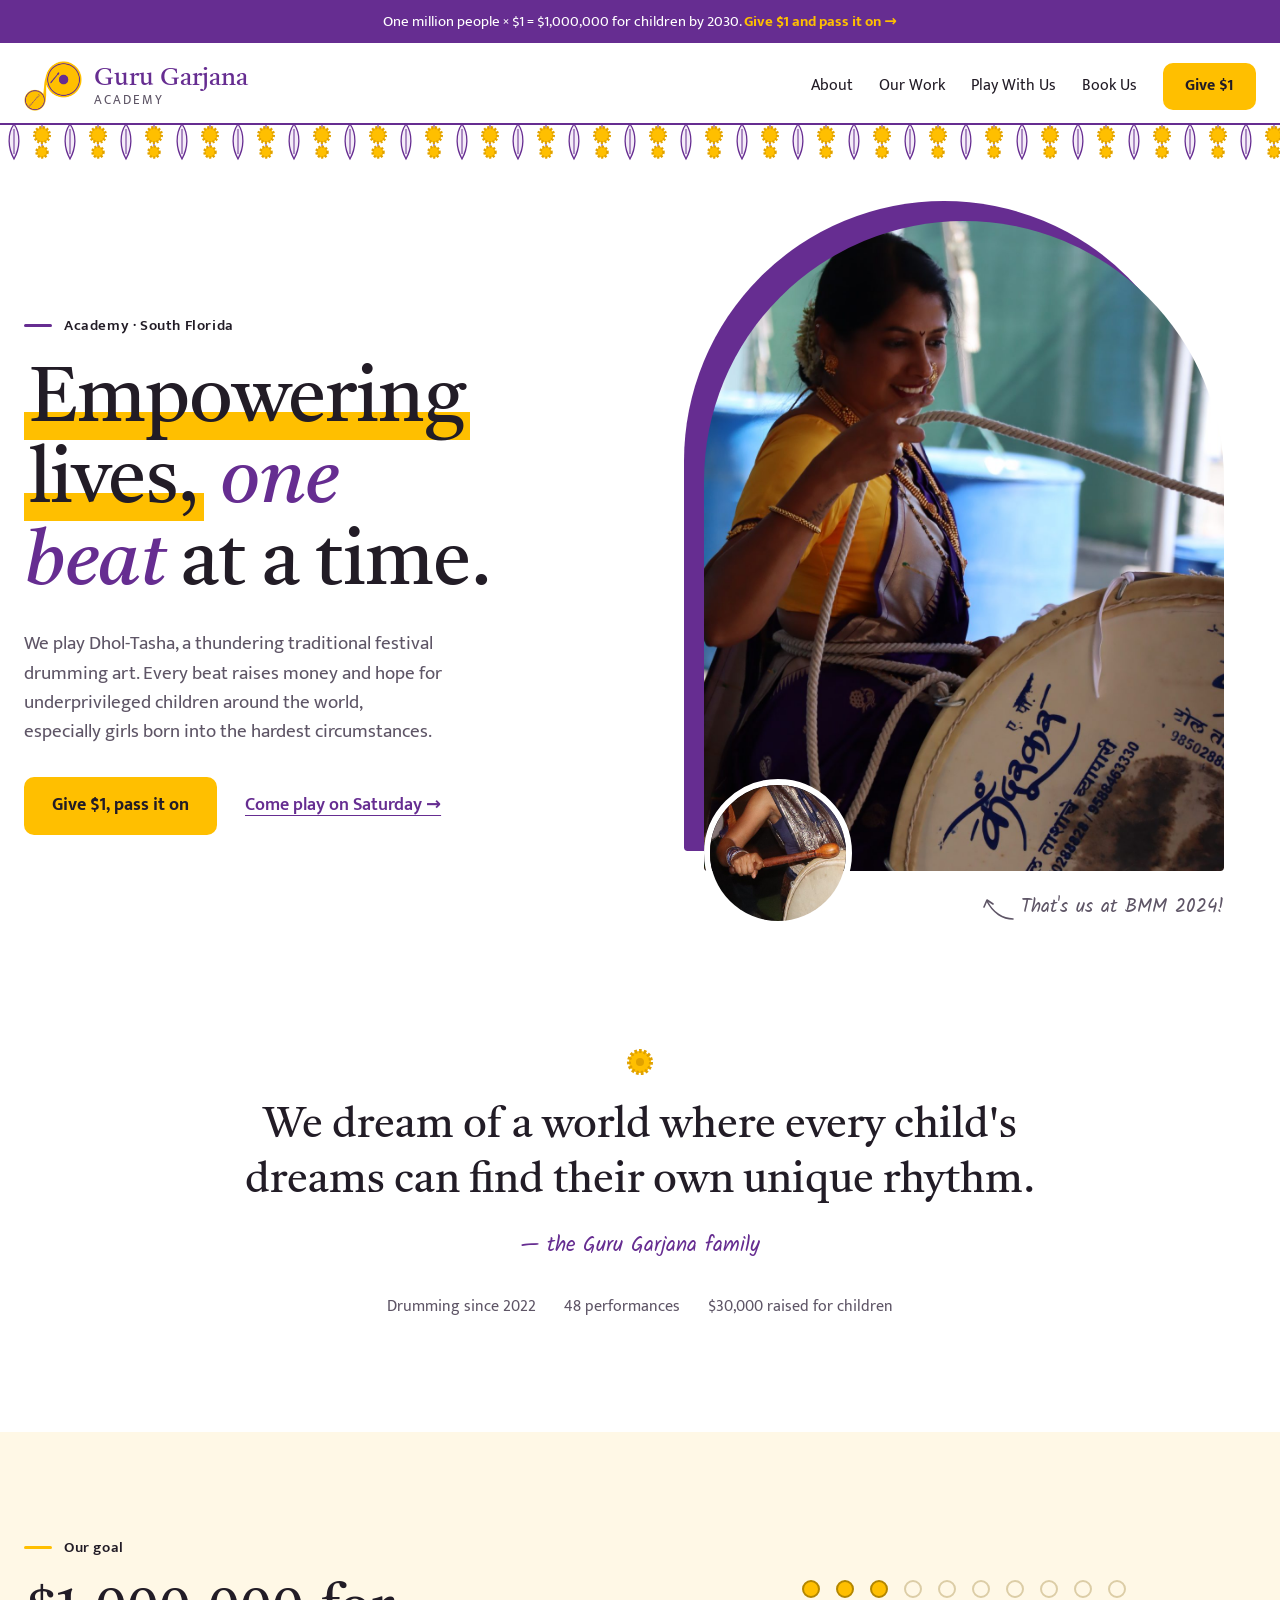
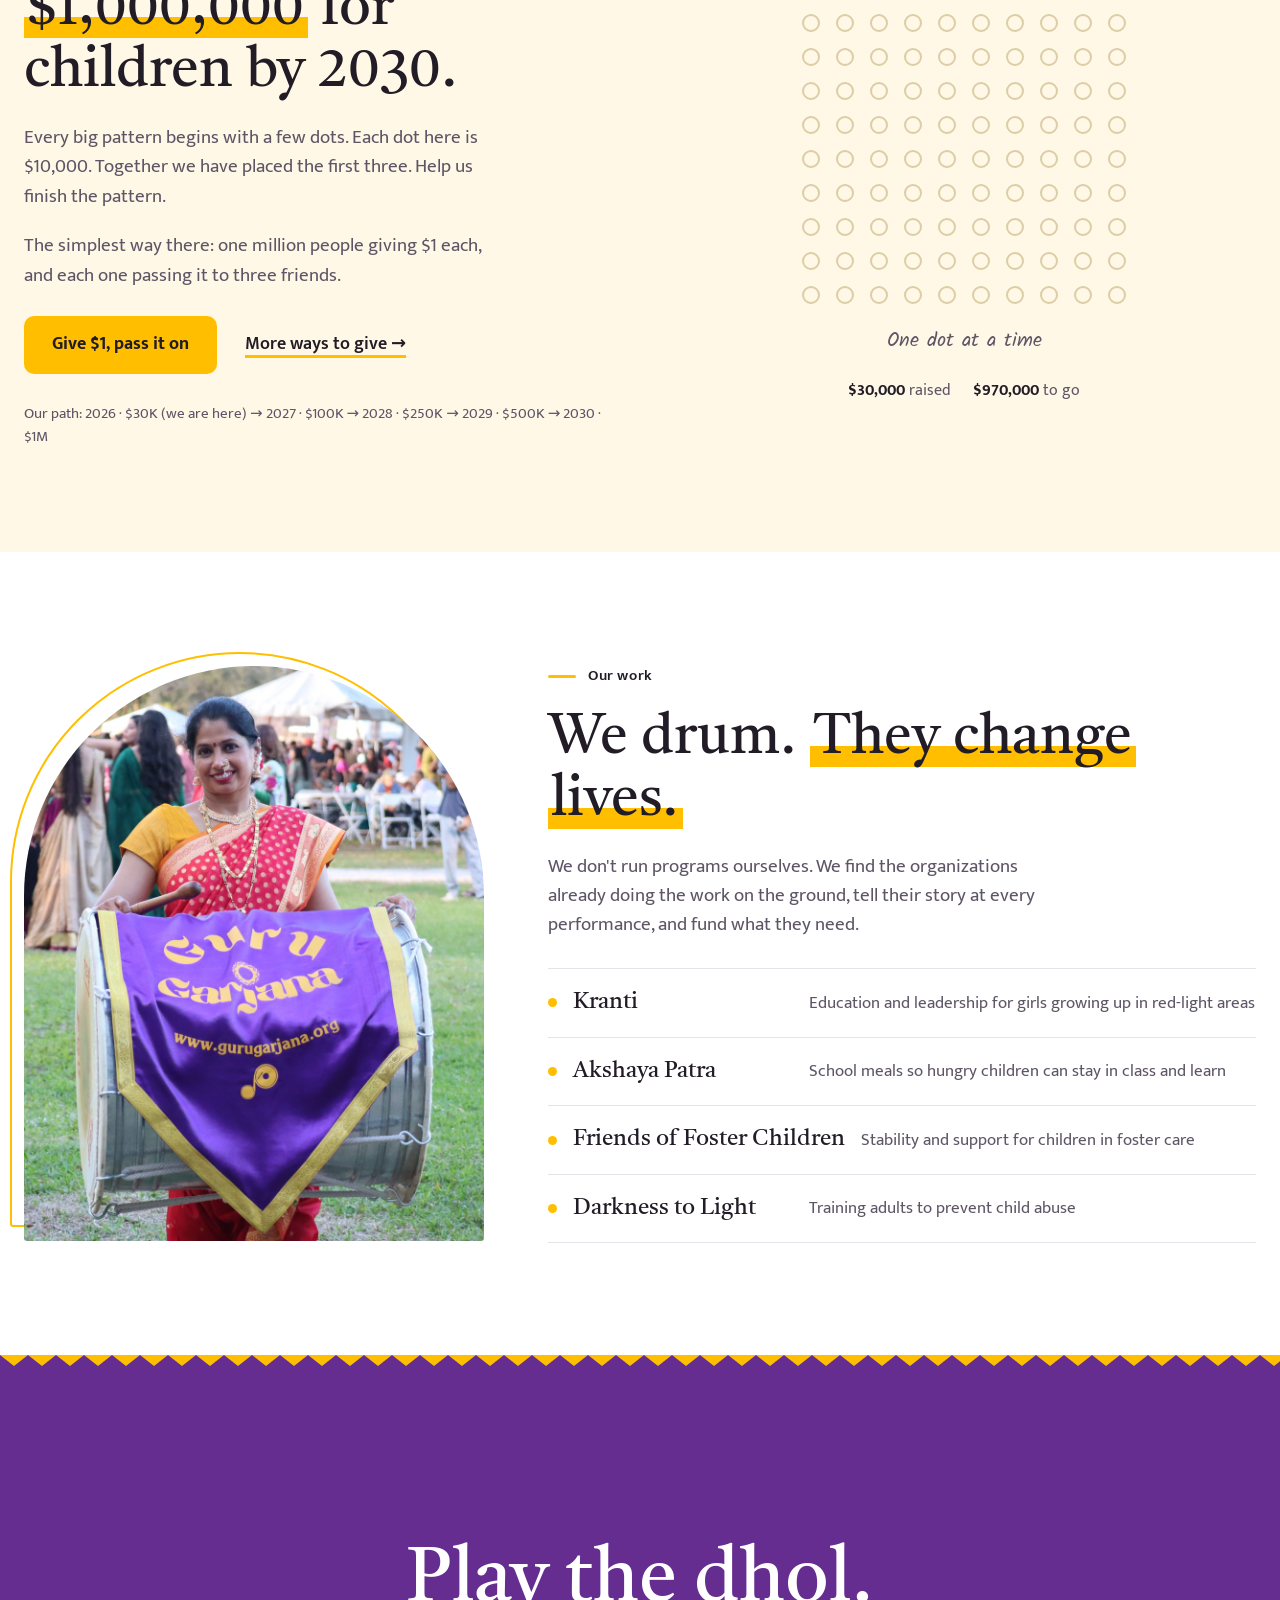
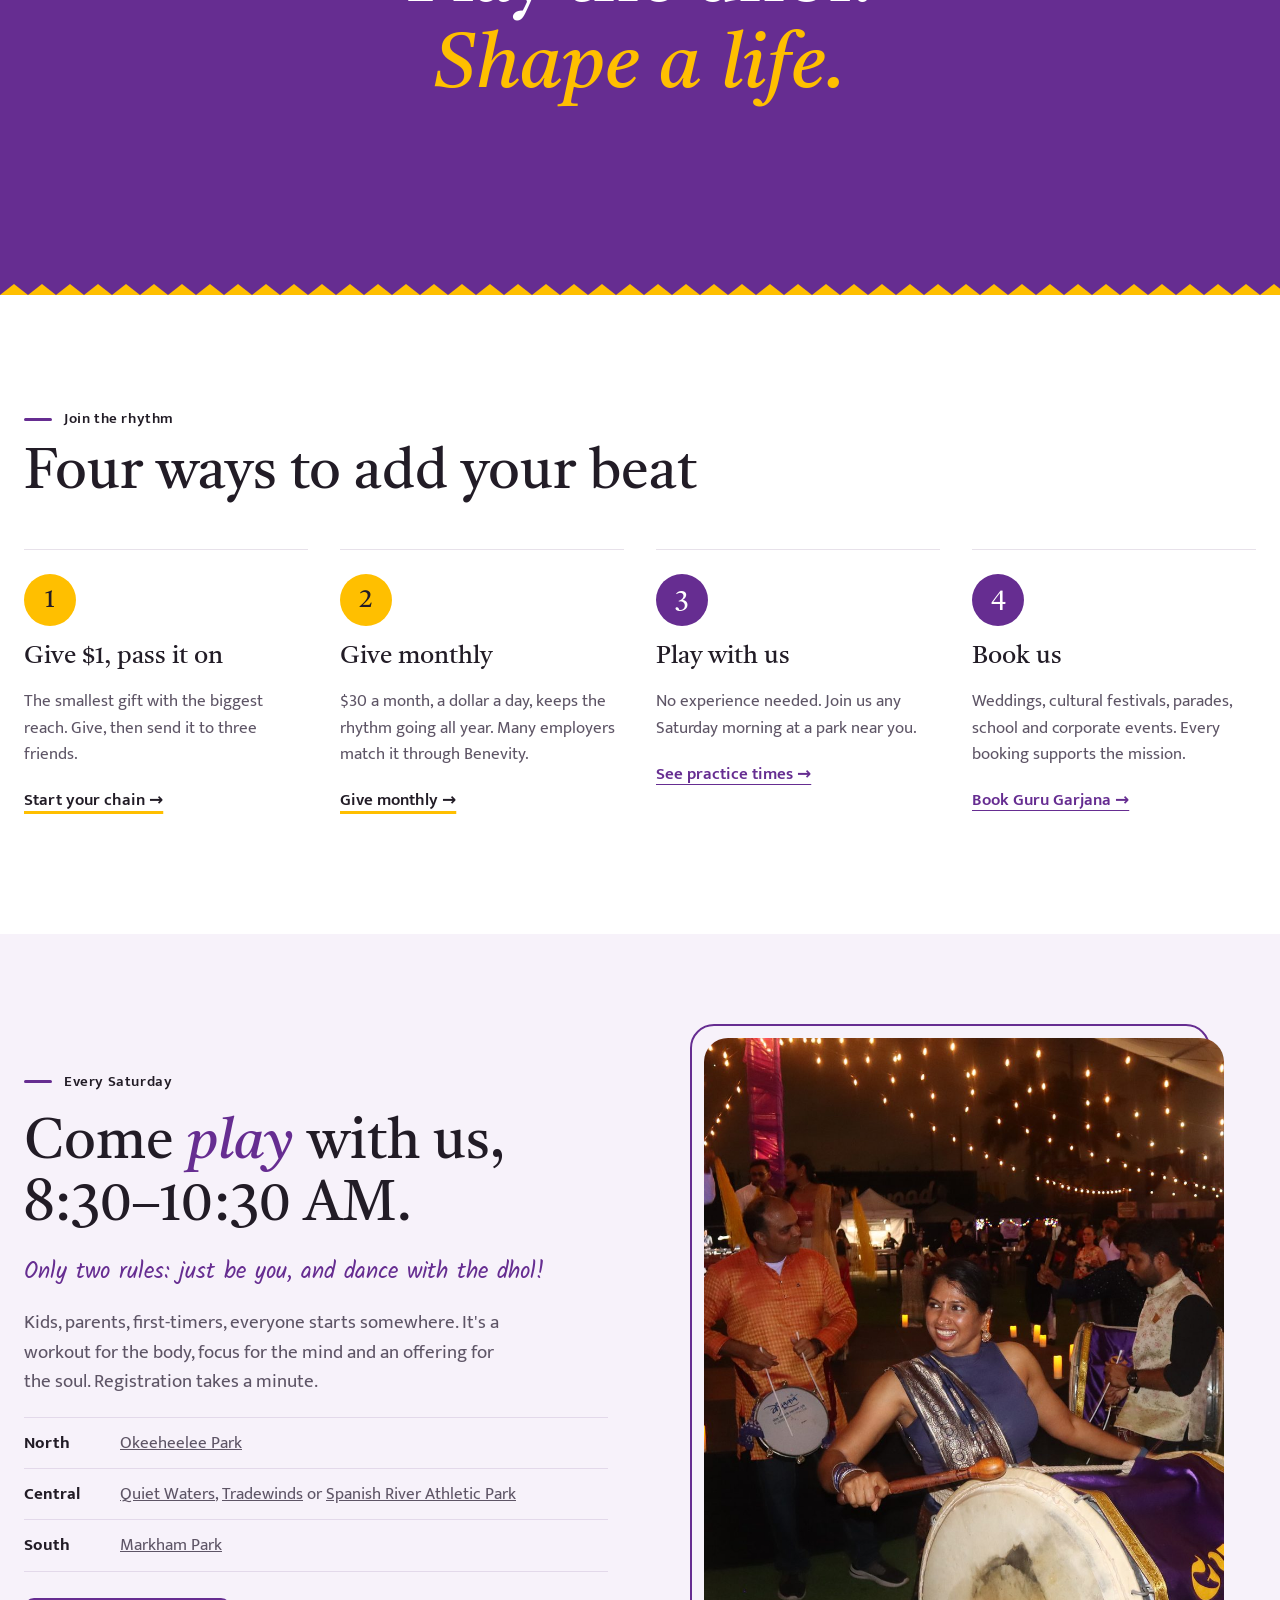
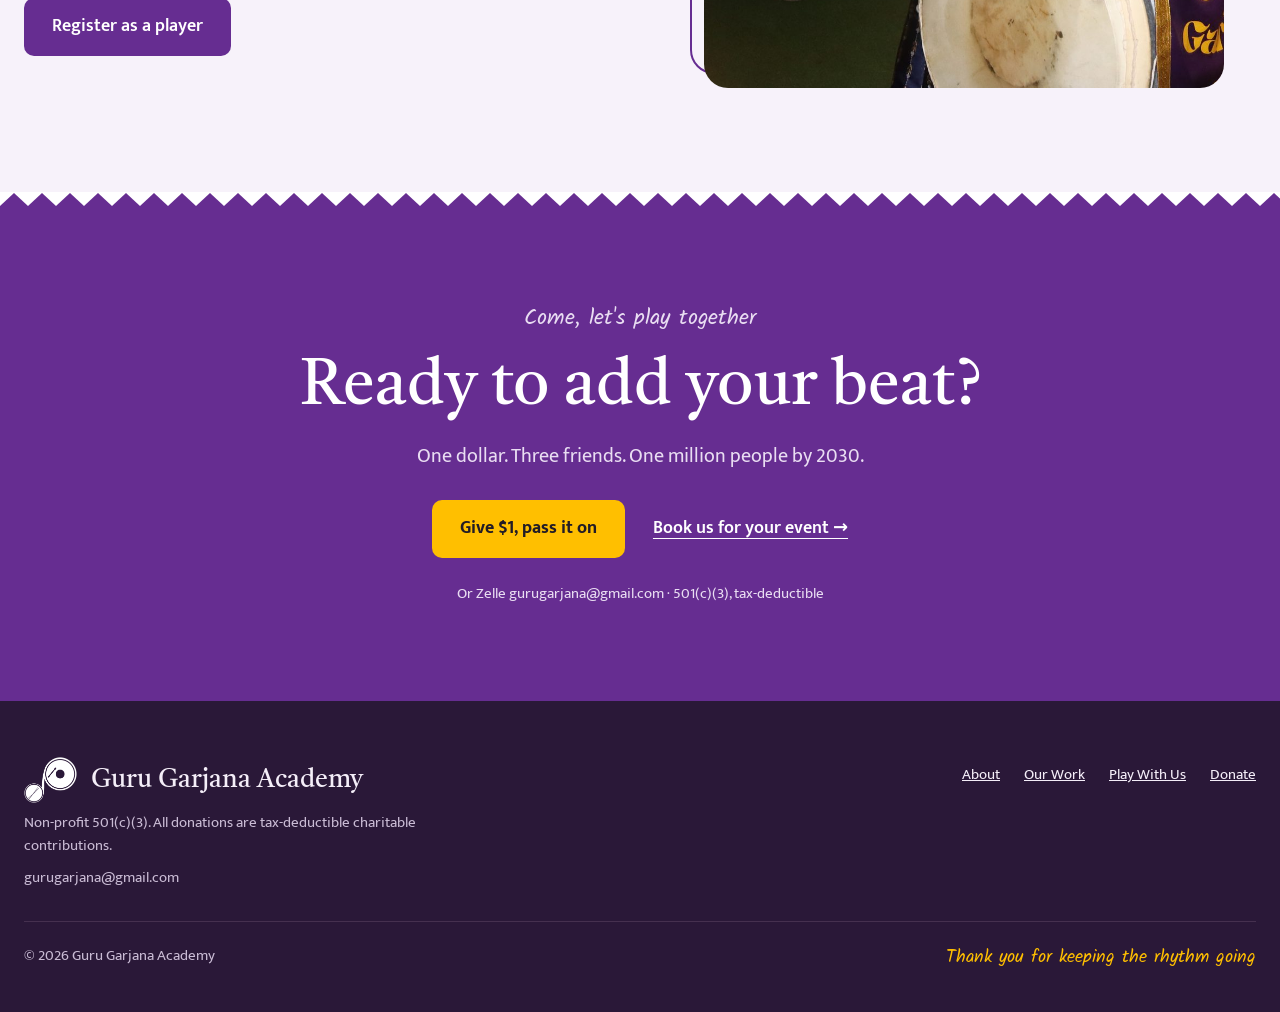
==== index.html @ fd8a155d "From Claude Design" ====
<!doctype html>
<html lang="en">
<head>
<meta charset="utf-8">
<meta name="viewport" content="width=device-width, initial-scale=1">
<title>Guru Garjana Academy | Empowering lives, one beat at a time</title>
<meta name="description" content="A South Florida Dhol-Tasha drumming academy raising $1,000,000 for children by 2030. Give $1, pass it on, or come play with us.">
<meta name="theme-color" content="#662D91">
<link rel="canonical" href="https://gurugarjana.org/">
<meta property="og:type" content="website">
<meta property="og:site_name" content="Guru Garjana Academy">
<meta property="og:title" content="Guru Garjana Academy | Empowering lives, one beat at a time">
<meta property="og:description" content="A South Florida Dhol-Tasha drumming academy raising $1,000,000 for children by 2030. Give $1, pass it on, or come play with us.">
<meta property="og:url" content="https://gurugarjana.org/">
<meta property="og:image" content="https://gurugarjana.org/assets/img/og-image.jpg">
<meta name="twitter:card" content="summary_large_image">
<link rel="icon" type="image/png" href="/assets/img/favicon-64.png">
<link rel="apple-touch-icon" href="/assets/img/apple-touch-icon.png">
<link rel="preconnect" href="https://fonts.googleapis.com">
<link rel="preconnect" href="https://fonts.gstatic.com" crossorigin>
<link rel="stylesheet" href="https://fonts.googleapis.com/css2?family=Tiro+Devanagari+Marathi:ital@0;1&amp;family=Mukta:wght@400;500;600;700&amp;family=Kalam:wght@400;700&amp;display=swap">
<link rel="stylesheet" href="/assets/css/styles.css">
</head>
<body>
<div style="font-family: 'Mukta', system-ui, sans-serif; color: #221C26; background: #FFFFFF; width: 100%; line-height: 1.55">

<!-- ANNOUNCEMENT (serve) -->
<a href="/1dollar" style="display: block; background: var(--play); color: #FFFFFF; text-decoration: none; text-align: center; font-size: 15px; padding: 10px 24px">One million people × $1 = $1,000,000 for children by 2030. <strong style="color: var(--serve)">Give $1 and pass it on →</strong></a>

<!-- HEADER -->
<header style="background: #FFFFFF">
<nav aria-label="Main" style="max-width: 1240px; margin: 0 auto; padding: 18px 24px 10px; display: flex; flex-wrap: wrap; align-items: center; justify-content: space-between; gap: 16px">
<a href="#top" style="display: flex; align-items: center; gap: 12px; text-decoration: none; color: #221C26">
<img src="/assets/img/logo-colour.png" alt="" style="height: 50px; width: auto; display: block">
<span style="display: flex; flex-direction: column; line-height: 1.1">
<span style="font-family: 'Tiro Devanagari Marathi', Georgia, serif; font-size: 25px; color: var(--play)">Guru Garjana</span>
<span style="font-size: 13px; letter-spacing: .16em; text-transform: uppercase; color: #5E5566">Academy</span>
</span>
</a>
<div style="display: flex; flex-wrap: wrap; align-items: center; gap: 4px 26px; font-size: 16px">
<a href="#about" style="color: #221C26; text-decoration: none; padding: 10px 0">About</a>
<a href="#work" style="color: #221C26; text-decoration: none; padding: 10px 0">Our Work</a>
<a href="#join" style="color: #221C26; text-decoration: none; padding: 10px 0">Play With Us</a>
<a href="#ways" style="color: #221C26; text-decoration: none; padding: 10px 0">Book Us</a>
<a href="/1dollar" style="background: var(--serve); color: #221C26; text-decoration: none; font-weight: 700; padding: 11px 22px; border-radius: 10px">Give $1</a>
</div>
</nav>
</header>

<!-- TORAN -->
<svg width="100%" height="44" aria-hidden="true" style="display: block">
<defs>
<pattern id="toranA" width="56" height="44" patternUnits="userSpaceOnUse">
<path d="M14 3 C 7 13, 8 27, 14 38 C 20 27, 21 13, 14 3 Z" fill="#F4ECF8" stroke="#662D91" stroke-width="1.3"></path>
<path d="M14 8 L14 33" stroke="#662D91" stroke-width="1"></path>
<path d="M42 3 L42 30" stroke="#662D91" stroke-width="1"></path>
<circle cx="42" cy="14" r="7.5" fill="#FFBF00" stroke="#E0A100" stroke-width="3" stroke-dasharray="2 1.6"></circle>
<circle cx="42" cy="31" r="5.5" fill="#FFBF00" stroke="#E0A100" stroke-width="2.5" stroke-dasharray="2 1.6"></circle>
</pattern>
</defs>
<rect x="0" y="0" width="100%" height="44" fill="url(#toranA)"></rect>
<line x1="0" y1="3" x2="100%" y2="3" stroke="#662D91" stroke-width="2"></line>
</svg>

<!-- HERO -->
<section id="top" style="max-width: 1240px; margin: 0 auto; padding: 56px 24px 104px; display: grid; grid-template-columns: repeat(auto-fit, minmax(min(100%, 440px), 1fr)); gap: 64px; align-items: center">
<div style="display: flex; flex-direction: column; gap: 24px">
<div style="display: flex; align-items: center; gap: 12px; font-size: 15px; font-weight: 600; letter-spacing: .04em"><span aria-hidden="true" style="width: 28px; height: 3px; border-radius: 2px; background: var(--play)"></span>Academy · South Florida</div>
<h1 style="margin: 0; font-family: 'Tiro Devanagari Marathi', Georgia, serif; font-weight: 400; font-size: clamp(46px, 6vw, 82px); line-height: 1.06; letter-spacing: -.01em; text-wrap: balance"><span style="background: linear-gradient(transparent 64%, var(--serve) 64%); -webkit-box-decoration-break: clone; box-decoration-break: clone; padding: 0 .06em">Empowering lives,</span> <em style="color: var(--play)">one beat</em> at a time.</h1>
<p style="margin: 0; font-size: 19px; color: #5E5566; max-width: 38ch">We play Dhol-Tasha, a thundering traditional festival drumming art. Every beat raises money and hope for underprivileged children around the world, especially girls born into the hardest circumstances.</p>
<div style="display: flex; flex-wrap: wrap; align-items: center; gap: 14px 28px; padding-top: 6px">
<a href="/1dollar" style="background: var(--serve); color: #221C26; text-decoration: none; font-weight: 700; font-size: 18px; padding: 15px 28px; border-radius: 10px">Give $1, pass it on</a>
<a href="#join" style="color: var(--play); font-weight: 600; font-size: 18px; text-underline-offset: 5px; padding: 12px 0">Come play on Saturday →</a>
</div>
</div>
<div style="position: relative; width: 100%; max-width: 520px; justify-self: center; padding-bottom: 56px">
<div aria-hidden="true" style="position: absolute; top: -20px; left: -20px; width: 100%; aspect-ratio: 4 / 5; background: var(--play); border-radius: 999px 999px 14px 14px"></div>
<img src="/assets/img/hero-dhol.jpg" fetchpriority="high" alt="A Guru Garjana member in a purple silk saree and traditional gold jewellery, smiling as she ties the rope on her dhol" style="position: relative; display: block; width: 100%; aspect-ratio: 4 / 5; object-fit: cover; object-position: 50% 10%; border-radius: 999px 999px 14px 14px">
<img src="/assets/img/hands-stick-dhol.jpg" alt="Close-up of a player's hand, wrapped in bangles, gripping the stick against the dhol during a performance" style="position: absolute; left: 0; bottom: 0; width: 148px; height: 148px; box-sizing: border-box; border-radius: 50%; border: 6px solid #FFFFFF; object-fit: cover; display: block">
<div style="position: absolute; right: 0; bottom: 4px; width: 58%; display: flex; justify-content: flex-end; align-items: flex-start; gap: 6px; font-family: 'Kalam', cursive; font-size: 19px; line-height: 1.3; color: #5E5566; text-align: right">
<svg width="34" height="28" viewBox="0 0 34 28" aria-hidden="true" style="flex-shrink: 0"><path d="M32 24 C 22 24, 12 18, 6 6" fill="none" stroke="#5E5566" stroke-width="1.6" stroke-linecap="round"></path><path d="M3 12 L6 5 L12 9" fill="none" stroke="#5E5566" stroke-width="1.6" stroke-linecap="round" stroke-linejoin="round"></path></svg>
<span>That's us at BMM 2024!</span>
</div>
</div>
</section>

<!-- ABOUT / VISION -->
<section id="about" style="max-width: 900px; margin: 0 auto; padding: 16px 24px 112px; display: flex; flex-direction: column; align-items: center; gap: 22px; text-align: center">
<svg width="30" height="30" viewBox="0 0 30 30" aria-hidden="true"><circle cx="15" cy="15" r="11" fill="#FFBF00" stroke="#E0A100" stroke-width="4" stroke-dasharray="2.6 2"></circle><circle cx="15" cy="15" r="4" fill="#E0A100"></circle></svg>
<p style="margin: 0; font-family: 'Tiro Devanagari Marathi', Georgia, serif; font-size: clamp(28px, 3.4vw, 42px); line-height: 1.3; text-wrap: balance">We dream of a world where every child's dreams can find their own unique rhythm.</p>
<div style="font-family: 'Kalam', cursive; font-size: 21px; color: var(--play)">— the Guru Garjana family</div>
<div style="display: flex; flex-wrap: wrap; justify-content: center; gap: 6px 28px; font-size: 16px; color: #5E5566; padding-top: 10px">
<span>Drumming since 2022</span>
<span>48 performances</span>
<span>$30,000 raised for children</span>
</div>
</section>

<!-- GOAL (serve) -->
<section id="goal" style="background: #FFF8E6">
<div style="max-width: 1240px; margin: 0 auto; padding: 104px 24px; display: grid; grid-template-columns: repeat(auto-fit, minmax(min(100%, 440px), 1fr)); gap: 64px; align-items: center">
<div style="display: flex; flex-direction: column; gap: 20px">
<div style="display: flex; align-items: center; gap: 12px; font-size: 15px; font-weight: 600; letter-spacing: .04em"><span aria-hidden="true" style="width: 28px; height: 3px; border-radius: 2px; background: var(--serve)"></span>Our goal</div>
<h2 style="margin: 0; font-family: 'Tiro Devanagari Marathi', Georgia, serif; font-weight: 400; font-size: clamp(38px, 4.4vw, 60px); line-height: 1.1"><span style="background: linear-gradient(transparent 64%, var(--serve) 64%); -webkit-box-decoration-break: clone; box-decoration-break: clone; padding: 0 .06em">$1,000,000</span> for children by 2030.</h2>
<p style="margin: 0; font-size: 19px; color: #5E5566; max-width: 44ch">Every big pattern begins with a few dots. Each dot here is $10,000. Together we have placed the first three. Help us finish the pattern.</p>
<p style="margin: 0; font-size: 19px; color: #5E5566; max-width: 44ch">The simplest way there: one million people giving $1 each, and each one passing it to three friends.</p>
<div style="display: flex; flex-wrap: wrap; align-items: center; gap: 14px 28px; padding-top: 6px">
<a href="/1dollar" style="background: var(--serve); color: #221C26; text-decoration: none; font-weight: 700; font-size: 18px; padding: 15px 28px; border-radius: 10px">Give $1, pass it on</a>
<a href="#ways" style="color: #221C26; font-weight: 600; font-size: 18px; text-decoration-color: var(--serve); text-decoration-thickness: 3px; text-underline-offset: 6px; padding: 12px 0">More ways to give →</a>
</div>
<div style="font-size: 15px; color: #5E5566; padding-top: 8px">Our path: 2026 · $30K (we are here) → 2027 · $100K → 2028 · $250K → 2029 · $500K → 2030 · $1M</div>
</div>
<div style="display: flex; flex-direction: column; align-items: center; gap: 22px">
<div role="img" aria-label="Goal shown as 100 dots, 3 filled: $30,000 of $1,000,000 raised" style="display: grid; grid-template-columns: repeat(10, 18px); gap: 16px">
<span class="dot dot--filled"></span>
<span class="dot dot--filled"></span>
<span class="dot dot--filled"></span>
<span class="dot"></span>
<span class="dot"></span>
<span class="dot"></span>
<span class="dot"></span>
<span class="dot"></span>
<span class="dot"></span>
<span class="dot"></span>
<span class="dot"></span>
<span class="dot"></span>
<span class="dot"></span>
<span class="dot"></span>
<span class="dot"></span>
<span class="dot"></span>
<span class="dot"></span>
<span class="dot"></span>
<span class="dot"></span>
<span class="dot"></span>
<span class="dot"></span>
<span class="dot"></span>
<span class="dot"></span>
<span class="dot"></span>
<span class="dot"></span>
<span class="dot"></span>
<span class="dot"></span>
<span class="dot"></span>
<span class="dot"></span>
<span class="dot"></span>
<span class="dot"></span>
<span class="dot"></span>
<span class="dot"></span>
<span class="dot"></span>
<span class="dot"></span>
<span class="dot"></span>
<span class="dot"></span>
<span class="dot"></span>
<span class="dot"></span>
<span class="dot"></span>
<span class="dot"></span>
<span class="dot"></span>
<span class="dot"></span>
<span class="dot"></span>
<span class="dot"></span>
<span class="dot"></span>
<span class="dot"></span>
<span class="dot"></span>
<span class="dot"></span>
<span class="dot"></span>
<span class="dot"></span>
<span class="dot"></span>
<span class="dot"></span>
<span class="dot"></span>
<span class="dot"></span>
<span class="dot"></span>
<span class="dot"></span>
<span class="dot"></span>
<span class="dot"></span>
<span class="dot"></span>
<span class="dot"></span>
<span class="dot"></span>
<span class="dot"></span>
<span class="dot"></span>
<span class="dot"></span>
<span class="dot"></span>
<span class="dot"></span>
<span class="dot"></span>
<span class="dot"></span>
<span class="dot"></span>
<span class="dot"></span>
<span class="dot"></span>
<span class="dot"></span>
<span class="dot"></span>
<span class="dot"></span>
<span class="dot"></span>
<span class="dot"></span>
<span class="dot"></span>
<span class="dot"></span>
<span class="dot"></span>
<span class="dot"></span>
<span class="dot"></span>
<span class="dot"></span>
<span class="dot"></span>
<span class="dot"></span>
<span class="dot"></span>
<span class="dot"></span>
<span class="dot"></span>
<span class="dot"></span>
<span class="dot"></span>
<span class="dot"></span>
<span class="dot"></span>
<span class="dot"></span>
<span class="dot"></span>
<span class="dot"></span>
<span class="dot"></span>
<span class="dot"></span>
<span class="dot"></span>
<span class="dot"></span>
<span class="dot"></span>
</div>
<div style="font-family: 'Kalam', cursive; font-size: 20px; color: #5E5566">One dot at a time</div>
<div style="display: flex; flex-wrap: wrap; justify-content: center; gap: 4px 22px; font-size: 16px; color: #5E5566"><span><strong style="color: #221C26">$30,000</strong> raised</span><span><strong style="color: #221C26">$970,000</strong> to go</span></div>
</div>
</div>
</section>

<!-- OUR WORK (serve) -->
<section id="work" style="max-width: 1240px; margin: 0 auto; padding: 112px 24px; display: flex; flex-wrap: wrap; gap: 64px; align-items: center">
<div style="position: relative; flex: 1 1 360px; max-width: 460px">
<div aria-hidden="true" style="position: absolute; top: -14px; left: -14px; width: 100%; aspect-ratio: 4 / 5; border: 2px solid var(--serve); border-radius: 999px 999px 14px 14px; box-sizing: border-box"></div>
<img src="/assets/img/work-banner.jpg" loading="lazy" alt="A Guru Garjana player smiling behind her dhol, draped with the purple and gold Guru Garjana banner" style="position: relative; display: block; width: 100%; aspect-ratio: 4 / 5; object-fit: cover; object-position: 50% 0%; border-radius: 999px 999px 14px 14px">
</div>
<div style="flex: 1.4 1 480px; min-width: 0; display: flex; flex-direction: column; gap: 20px">
<div style="display: flex; align-items: center; gap: 12px; font-size: 15px; font-weight: 600; letter-spacing: .04em"><span aria-hidden="true" style="width: 28px; height: 3px; border-radius: 2px; background: var(--serve)"></span>Our work</div>
<h2 style="margin: 0; font-family: 'Tiro Devanagari Marathi', Georgia, serif; font-weight: 400; font-size: clamp(38px, 4.4vw, 60px); line-height: 1.1">We drum. <span style="background: linear-gradient(transparent 64%, var(--serve) 64%); -webkit-box-decoration-break: clone; box-decoration-break: clone; padding: 0 .06em">They change lives.</span></h2>
<p style="margin: 0; font-size: 19px; color: #5E5566; max-width: 48ch">We don't run programs ourselves. We find the organizations already doing the work on the ground, tell their story at every performance, and fund what they need.</p>
<div style="display: flex; flex-direction: column; padding-top: 8px">
<div style="border-top: 1px solid #E7E1EA; padding: 16px 0; display: flex; flex-wrap: wrap; align-items: center; gap: 4px 16px"><span aria-hidden="true" style="width: 9px; height: 9px; border-radius: 50%; background: var(--serve); flex-shrink: 0"></span><span style="font-family: 'Tiro Devanagari Marathi', Georgia, serif; font-size: 23px; min-width: 220px">Kranti</span><span style="font-size: 17px; color: #5E5566">Education and leadership for girls growing up in red-light areas</span></div>
<div style="border-top: 1px solid #E7E1EA; padding: 16px 0; display: flex; flex-wrap: wrap; align-items: center; gap: 4px 16px"><span aria-hidden="true" style="width: 9px; height: 9px; border-radius: 50%; background: var(--serve); flex-shrink: 0"></span><span style="font-family: 'Tiro Devanagari Marathi', Georgia, serif; font-size: 23px; min-width: 220px">Akshaya Patra</span><span style="font-size: 17px; color: #5E5566">School meals so hungry children can stay in class and learn</span></div>
<div style="border-top: 1px solid #E7E1EA; padding: 16px 0; display: flex; flex-wrap: wrap; align-items: center; gap: 4px 16px"><span aria-hidden="true" style="width: 9px; height: 9px; border-radius: 50%; background: var(--serve); flex-shrink: 0"></span><span style="font-family: 'Tiro Devanagari Marathi', Georgia, serif; font-size: 23px; min-width: 220px">Friends of Foster Children</span><span style="font-size: 17px; color: #5E5566">Stability and support for children in foster care</span></div>
<div style="border-top: 1px solid #E7E1EA; border-bottom: 1px solid #E7E1EA; padding: 16px 0; display: flex; flex-wrap: wrap; align-items: center; gap: 4px 16px"><span aria-hidden="true" style="width: 9px; height: 9px; border-radius: 50%; background: var(--serve); flex-shrink: 0"></span><span style="font-family: 'Tiro Devanagari Marathi', Georgia, serif; font-size: 23px; min-width: 220px">Darkness to Light</span><span style="font-size: 17px; color: #5E5566">Training adults to prevent child abuse</span></div>
</div>
</div>
</section>

<!-- PHOTO BAND -->
<section class="ph" aria-label="Play the dhol. Shape a life." style="background: var(--play); min-height: 540px; justify-content: center; align-items: center; text-align: center; padding: 64px 24px">
<svg width="100%" height="12" aria-hidden="true" style="position: absolute; left: 0; top: 0; display: block">
<defs><pattern id="zariTop" width="28" height="12" patternUnits="userSpaceOnUse"><path d="M0 0 L14 11 L28 0 Z" fill="#FFBF00"></path></pattern></defs>
<rect x="0" y="0" width="100%" height="12" fill="url(#zariTop)"></rect>
</svg>
<svg width="100%" height="12" aria-hidden="true" style="position: absolute; left: 0; bottom: 0; display: block">
<defs><pattern id="zariBottom" width="28" height="12" patternUnits="userSpaceOnUse"><path d="M0 12 L14 1 L28 12 Z" fill="#FFBF00"></path></pattern></defs>
<rect x="0" y="0" width="100%" height="12" fill="url(#zariBottom)"></rect>
</svg>
<div style="font-family: 'Tiro Devanagari Marathi', Georgia, serif; font-size: clamp(42px, 6vw, 84px); line-height: 1.12; color: #FFFFFF">Play the dhol.<br><em style="color: var(--serve)">Shape a life.</em></div>
</section>

<!-- WAYS TO JOIN -->
<section id="ways" style="max-width: 1240px; margin: 0 auto; padding: 112px 24px; display: flex; flex-direction: column; gap: 44px">
<div style="display: flex; flex-direction: column; gap: 12px; max-width: 720px">
<div style="display: flex; align-items: center; gap: 12px; font-size: 15px; font-weight: 600; letter-spacing: .04em"><span aria-hidden="true" style="width: 28px; height: 3px; border-radius: 2px; background: var(--play)"></span>Join the rhythm</div>
<h2 style="margin: 0; font-family: 'Tiro Devanagari Marathi', Georgia, serif; font-weight: 400; font-size: clamp(38px, 4.4vw, 60px); line-height: 1.1">Four ways to add your beat</h2>
</div>
<div style="display: grid; grid-template-columns: repeat(auto-fit, minmax(min(100%, 250px), 1fr)); gap: 40px 32px">
<div style="border-top: 1px solid #E7E1EA; padding-top: 24px; display: flex; flex-direction: column; gap: 12px">
<div aria-hidden="true" style="width: 52px; height: 52px; border-radius: 50%; background: var(--serve); color: #221C26; display: flex; align-items: center; justify-content: center; font-family: 'Tiro Devanagari Marathi', Georgia, serif; font-size: 26px">1</div>
<h3 style="margin: 0; font-family: 'Tiro Devanagari Marathi', Georgia, serif; font-weight: 400; font-size: 25px">Give $1, pass it on</h3>
<p style="margin: 0; font-size: 17px; color: #5E5566">The smallest gift with the biggest reach. Give, then send it to three friends.</p>
<a href="/1dollar" style="color: #221C26; font-weight: 600; font-size: 17px; text-decoration-color: var(--serve); text-decoration-thickness: 3px; text-underline-offset: 6px; padding: 8px 0">Start your chain →</a>
</div>
<div style="border-top: 1px solid #E7E1EA; padding-top: 24px; display: flex; flex-direction: column; gap: 12px">
<div aria-hidden="true" style="width: 52px; height: 52px; border-radius: 50%; background: var(--serve); color: #221C26; display: flex; align-items: center; justify-content: center; font-family: 'Tiro Devanagari Marathi', Georgia, serif; font-size: 26px">2</div>
<h3 style="margin: 0; font-family: 'Tiro Devanagari Marathi', Georgia, serif; font-weight: 400; font-size: 25px">Give monthly</h3>
<p style="margin: 0; font-size: 17px; color: #5E5566">$30 a month, a dollar a day, keeps the rhythm going all year. Many employers match it through Benevity.</p>
<a href="https://www.zeffy.com/en-US/donation-form/donate-to-make-a-difference-20014" style="color: #221C26; font-weight: 600; font-size: 17px; text-decoration-color: var(--serve); text-decoration-thickness: 3px; text-underline-offset: 6px; padding: 8px 0">Give monthly →</a>
</div>
<div style="border-top: 1px solid #E7E1EA; padding-top: 24px; display: flex; flex-direction: column; gap: 12px">
<div aria-hidden="true" style="width: 52px; height: 52px; border-radius: 50%; background: var(--play); color: #FFFFFF; display: flex; align-items: center; justify-content: center; font-family: 'Tiro Devanagari Marathi', Georgia, serif; font-size: 26px">3</div>
<h3 style="margin: 0; font-family: 'Tiro Devanagari Marathi', Georgia, serif; font-weight: 400; font-size: 25px">Play with us</h3>
<p style="margin: 0; font-size: 17px; color: #5E5566">No experience needed. Join us any Saturday morning at a park near you.</p>
<a href="#join" style="color: var(--play); font-weight: 600; font-size: 17px; text-underline-offset: 5px; padding: 8px 0">See practice times →</a>
</div>
<div style="border-top: 1px solid #E7E1EA; padding-top: 24px; display: flex; flex-direction: column; gap: 12px">
<div aria-hidden="true" style="width: 52px; height: 52px; border-radius: 50%; background: var(--play); color: #FFFFFF; display: flex; align-items: center; justify-content: center; font-family: 'Tiro Devanagari Marathi', Georgia, serif; font-size: 26px">4</div>
<h3 style="margin: 0; font-family: 'Tiro Devanagari Marathi', Georgia, serif; font-weight: 400; font-size: 25px">Book us</h3>
<p style="margin: 0; font-size: 17px; color: #5E5566">Weddings, cultural festivals, parades, school and corporate events. Every booking supports the mission.</p>
<a href="mailto:gurugarjana@gmail.com?subject=Booking%20request%20for%20Guru%20Garjana" style="color: var(--play); font-weight: 600; font-size: 17px; text-underline-offset: 5px; padding: 8px 0">Book Guru Garjana →</a>
</div>
</div>
</section>

<!-- PLAY WITH US (play) -->
<section id="join" style="background: #F7F2FA">
<div style="max-width: 1240px; margin: 0 auto; padding: 104px 24px; display: grid; grid-template-columns: repeat(auto-fit, minmax(min(100%, 440px), 1fr)); gap: 64px; align-items: center">
<div style="display: flex; flex-direction: column; gap: 20px">
<div style="display: flex; align-items: center; gap: 12px; font-size: 15px; font-weight: 600; letter-spacing: .04em"><span aria-hidden="true" style="width: 28px; height: 3px; border-radius: 2px; background: var(--play)"></span>Every Saturday</div>
<h2 style="margin: 0; font-family: 'Tiro Devanagari Marathi', Georgia, serif; font-weight: 400; font-size: clamp(38px, 4.4vw, 60px); line-height: 1.1">Come <em style="color: var(--play)">play</em> with us, 8:30–10:30 AM.</h2>
<div style="font-family: 'Kalam', cursive; font-size: 23px; line-height: 1.35; color: var(--play)">Only two rules: just be you, and dance with the dhol!</div>
<p style="margin: 0; font-size: 19px; color: #5E5566; max-width: 44ch">Kids, parents, first-timers, everyone starts somewhere. It's a workout for the body, focus for the mind and an offering for the soul. Registration takes a minute.</p>
<div style="display: flex; flex-direction: column; font-size: 17px">
<div style="border-top: 1px solid #E3D9EA; padding: 12px 0; display: flex; flex-wrap: wrap; gap: 2px 16px"><strong style="min-width: 80px">North</strong><span><a href="https://www.google.com/maps/search/?api=1&amp;query=Okeeheelee%20Park%2C%20Florida" style="color: #5E5566">Okeeheelee Park</a></span></div>
<div style="border-top: 1px solid #E3D9EA; padding: 12px 0; display: flex; flex-wrap: wrap; gap: 2px 16px"><strong style="min-width: 80px">Central</strong><span style="color: #5E5566"><a href="https://www.google.com/maps/search/?api=1&amp;query=Quiet%20Waters%20Park%2C%20Florida" style="color: #5E5566">Quiet Waters</a>, <a href="https://www.google.com/maps/search/?api=1&amp;query=Tradewinds%20Park%2C%20Florida" style="color: #5E5566">Tradewinds</a> or <a href="https://www.google.com/maps/search/?api=1&amp;query=Spanish%20River%20Athletic%20Park%2C%20Florida" style="color: #5E5566">Spanish River Athletic Park</a></span></div>
<div style="border-top: 1px solid #E3D9EA; border-bottom: 1px solid #E3D9EA; padding: 12px 0; display: flex; flex-wrap: wrap; gap: 2px 16px"><strong style="min-width: 80px">South</strong><span><a href="https://www.google.com/maps/search/?api=1&amp;query=Markham%20Park%2C%20Florida" style="color: #5E5566">Markham Park</a></span></div>
</div>
<div style="display: flex; flex-wrap: wrap; align-items: center; gap: 14px 28px; padding-top: 6px">
<a href="mailto:gurugarjana@gmail.com?subject=Register%20me%20for%20Saturday%20practice" style="background: var(--play); color: #FFFFFF; text-decoration: none; font-weight: 600; font-size: 18px; padding: 15px 28px; border-radius: 10px">Register as a player</a>
</div>
</div>
<div style="position: relative; width: 100%; max-width: 520px; justify-self: center">
<div aria-hidden="true" style="position: absolute; top: -14px; left: -14px; width: 100%; aspect-ratio: 4 / 5; border: 2px solid var(--play); border-radius: 24px; box-sizing: border-box"></div>
<img src="/assets/img/night-event.jpg" loading="lazy" alt="Guru Garjana players drumming together at a night festival under string lights" style="position: relative; display: block; width: 100%; aspect-ratio: 4 / 5; object-fit: cover; border-radius: 24px">
</div>
</div>
</section>

<!-- VOICES (play) -->
<section id="voices" hidden style="max-width: 1240px; margin: 0 auto; padding: 112px 24px; display: flex; flex-direction: column; gap: 48px">
<div style="display: flex; flex-direction: column; gap: 12px; max-width: 720px">
<div style="display: flex; align-items: center; gap: 12px; font-size: 15px; font-weight: 600; letter-spacing: .04em"><span aria-hidden="true" style="width: 28px; height: 3px; border-radius: 2px; background: var(--play)"></span>Voices</div>
<h2 style="margin: 0; font-family: 'Tiro Devanagari Marathi', Georgia, serif; font-weight: 400; font-size: clamp(38px, 4.4vw, 60px); line-height: 1.1">Why we drum, in our own words</h2>
</div>
<div style="display: grid; grid-template-columns: repeat(auto-fit, minmax(min(100%, 300px), 1fr)); gap: 48px 40px">
<figure style="margin: 0; display: flex; flex-direction: column; gap: 18px">
<div class="ph" style="width: 88px; height: 88px; border-radius: 50%; border: 2px solid var(--play); justify-content: center; align-items: center"><svg width="34" height="34" viewBox="0 0 24 24" fill="none" stroke="#8C8294" stroke-width="1.5" stroke-linecap="round" aria-hidden="true"><circle cx="12" cy="8" r="4"></circle><path d="M4 21c1.5-4 4.5-6 8-6s6.5 2 8 6"></path></svg></div>
<blockquote style="margin: 0; font-family: 'Tiro Devanagari Marathi', Georgia, serif; font-style: italic; font-size: 23px; line-height: 1.4">“[One honest line from a player: why they come every Saturday]”</blockquote>
<figcaption style="font-size: 16px; color: #5E5566"><strong style="color: #221C26">[Name]</strong> · Dhol player since [year]</figcaption>
</figure>
<figure style="margin: 0; display: flex; flex-direction: column; gap: 18px">
<div class="ph" style="width: 88px; height: 88px; border-radius: 50%; border: 2px solid var(--play); justify-content: center; align-items: center"><svg width="34" height="34" viewBox="0 0 24 24" fill="none" stroke="#8C8294" stroke-width="1.5" stroke-linecap="round" aria-hidden="true"><circle cx="12" cy="8" r="4"></circle><path d="M4 21c1.5-4 4.5-6 8-6s6.5 2 8 6"></path></svg></div>
<blockquote style="margin: 0; font-family: 'Tiro Devanagari Marathi', Georgia, serif; font-style: italic; font-size: 23px; line-height: 1.4">“[What their first performance felt like]”</blockquote>
<figcaption style="font-size: 16px; color: #5E5566"><strong style="color: #221C26">[Name]</strong> · Tasha player since [year]</figcaption>
</figure>
<figure style="margin: 0; display: flex; flex-direction: column; gap: 18px">
<div class="ph" style="width: 88px; height: 88px; border-radius: 50%; border: 2px solid var(--play); justify-content: center; align-items: center"><svg width="34" height="34" viewBox="0 0 24 24" fill="none" stroke="#8C8294" stroke-width="1.5" stroke-linecap="round" aria-hidden="true"><circle cx="12" cy="8" r="4"></circle><path d="M4 21c1.5-4 4.5-6 8-6s6.5 2 8 6"></path></svg></div>
<blockquote style="margin: 0; font-family: 'Tiro Devanagari Marathi', Georgia, serif; font-style: italic; font-size: 23px; line-height: 1.4">“[What it means to drum for these children]”</blockquote>
<figcaption style="font-size: 16px; color: #5E5566"><strong style="color: #221C26">[Name]</strong> · Flag bearer since [year]</figcaption>
</figure>
</div>
</section>

<!-- CLOSING: purple stage, gold action -->
<svg width="100%" height="14" aria-hidden="true" style="display: block">
<defs>
<pattern id="templeA" width="28" height="14" patternUnits="userSpaceOnUse"><path d="M0 14 L14 1 L28 14 Z" fill="#662D91"></path></pattern>
</defs>
<rect x="0" y="0" width="100%" height="14" fill="url(#templeA)"></rect>
</svg>
<section style="background: var(--play); color: #FFFFFF">
<div style="max-width: 860px; margin: 0 auto; padding: 96px 24px; display: flex; flex-direction: column; align-items: center; gap: 18px; text-align: center">
<div style="font-family: 'Kalam', cursive; font-size: 22px; color: #E9DDF2">Come, let's play together</div>
<h2 style="margin: 0; font-family: 'Tiro Devanagari Marathi', Georgia, serif; font-weight: 400; font-size: clamp(40px, 5vw, 66px); line-height: 1.08">Ready to add your beat?</h2>
<p style="margin: 0; font-size: 20px; color: #E9DDF2">One dollar. Three friends. One million people by 2030.</p>
<div style="display: flex; flex-wrap: wrap; justify-content: center; align-items: center; gap: 14px 28px; padding-top: 10px">
<a href="/1dollar" style="background: var(--serve); color: #221C26; text-decoration: none; font-weight: 700; font-size: 18px; padding: 15px 28px; border-radius: 10px">Give $1, pass it on</a>
<a href="mailto:gurugarjana@gmail.com?subject=Booking%20request%20for%20Guru%20Garjana" style="color: #FFFFFF; font-weight: 600; font-size: 18px; text-underline-offset: 5px; padding: 12px 0">Book us for your event →</a>
</div>
<div style="font-size: 15px; color: #E9DDF2; padding-top: 6px">Or Zelle gurugarjana@gmail.com · 501(c)(3), tax-deductible</div>
</div>
</section>

<!-- FOOTER -->
<footer style="background: #2A1838; color: #F4EEF8">
<div style="max-width: 1240px; margin: 0 auto; padding: 56px 24px 40px; display: flex; flex-wrap: wrap; justify-content: space-between; gap: 32px; font-size: 15px">
<div style="display: flex; flex-direction: column; gap: 8px; max-width: 420px">
<div style="display: flex; align-items: center; gap: 14px"><img src="/assets/img/logo-white.png" alt="" style="height: 46px; width: auto; display: block"><span style="font-family: 'Tiro Devanagari Marathi', Georgia, serif; font-size: 26px">Guru Garjana Academy</span></div>
<div style="color: #C9BBD4">Non-profit 501(c)(3). All donations are tax-deductible charitable contributions.</div>
<div style="color: #C9BBD4">gurugarjana@gmail.com</div>
</div>
<div style="display: flex; flex-wrap: wrap; gap: 6px 24px; align-items: flex-start">
<a href="#about" style="color: #F4EEF8; padding: 6px 0">About</a>
<a href="#work" style="color: #F4EEF8; padding: 6px 0">Our Work</a>
<a href="#join" style="color: #F4EEF8; padding: 6px 0">Play With Us</a>
<a href="/1dollar" style="color: #F4EEF8; padding: 6px 0">Donate</a>
</div>
<div style="width: 100%; display: flex; flex-wrap: wrap; justify-content: space-between; gap: 8px; border-top: 1px solid #45304F; padding-top: 22px; color: #C9BBD4">
<span>© 2026 Guru Garjana Academy</span>
<span style="font-family: 'Kalam', cursive; font-size: 18px; color: var(--serve)">Thank you for keeping the rhythm going</span>
</div>
</div>
</footer>
</div>
</body>
</html>
---- assets/css/styles.css ----
/* Guru Garjana Academy
   Purple = our play and skills. Gold = serving the cause. */
:root {
  --play: #662D91;
  --serve: #FFBF00;
  --ink: #221C26;
  --muted: #5E5566;
}

html { scroll-behavior: smooth; }
body { margin: 0; background: #FFFFFF; }
img { max-width: 100%; }
a { color: #662D91; }
a:hover { color: #221C26; }
[hidden] { display: none !important; }

/* photo frames and bands */
.ph {
  position: relative;
  overflow: hidden;
  background: #ECE6F0;
  display: flex;
  flex-direction: column;
  justify-content: flex-end;
  box-sizing: border-box;
}

/* goal tracker: 100 dots, each $10,000 */
.dot {
  display: block;
  width: 18px;
  height: 18px;
  border-radius: 50%;
  box-sizing: border-box;
  border: 2px solid #DCCDA6;
}
.dot--filled { background: var(--serve); border-color: #B38600; }
.dots--sm .dot { width: 12px; height: 12px; }

/* share page: "tell 2 / 3 / 5" buttons */
.pill {
  min-height: 46px;
  padding: 10px 24px;
  border-radius: 10px;
  font-family: inherit;
  font-size: 17px;
  font-weight: 700;
  cursor: pointer;
  color: #221C26;
  background: transparent;
  border: 1.5px solid #B7AEBE;
}
.pill[aria-pressed="true"] { background: var(--serve); border-color: var(--serve); }

/* share page: growing circles */
.chain-step { display: flex; flex-direction: column; align-items: center; gap: 10px; }
.chain-dot { border-radius: 50%; box-sizing: border-box; background: #FFE7A3; border: 2px solid #E0B84A; }
.chain-dot.is-last { background: var(--serve); border-color: #B38600; }
.chain-label { font-size: 14px; color: #5E5566; }
.chain-total { font-weight: 700; font-size: 18px; }

a:focus-visible, button:focus-visible, summary:focus-visible {
  outline: 3px solid var(--play);
  outline-offset: 3px;
}
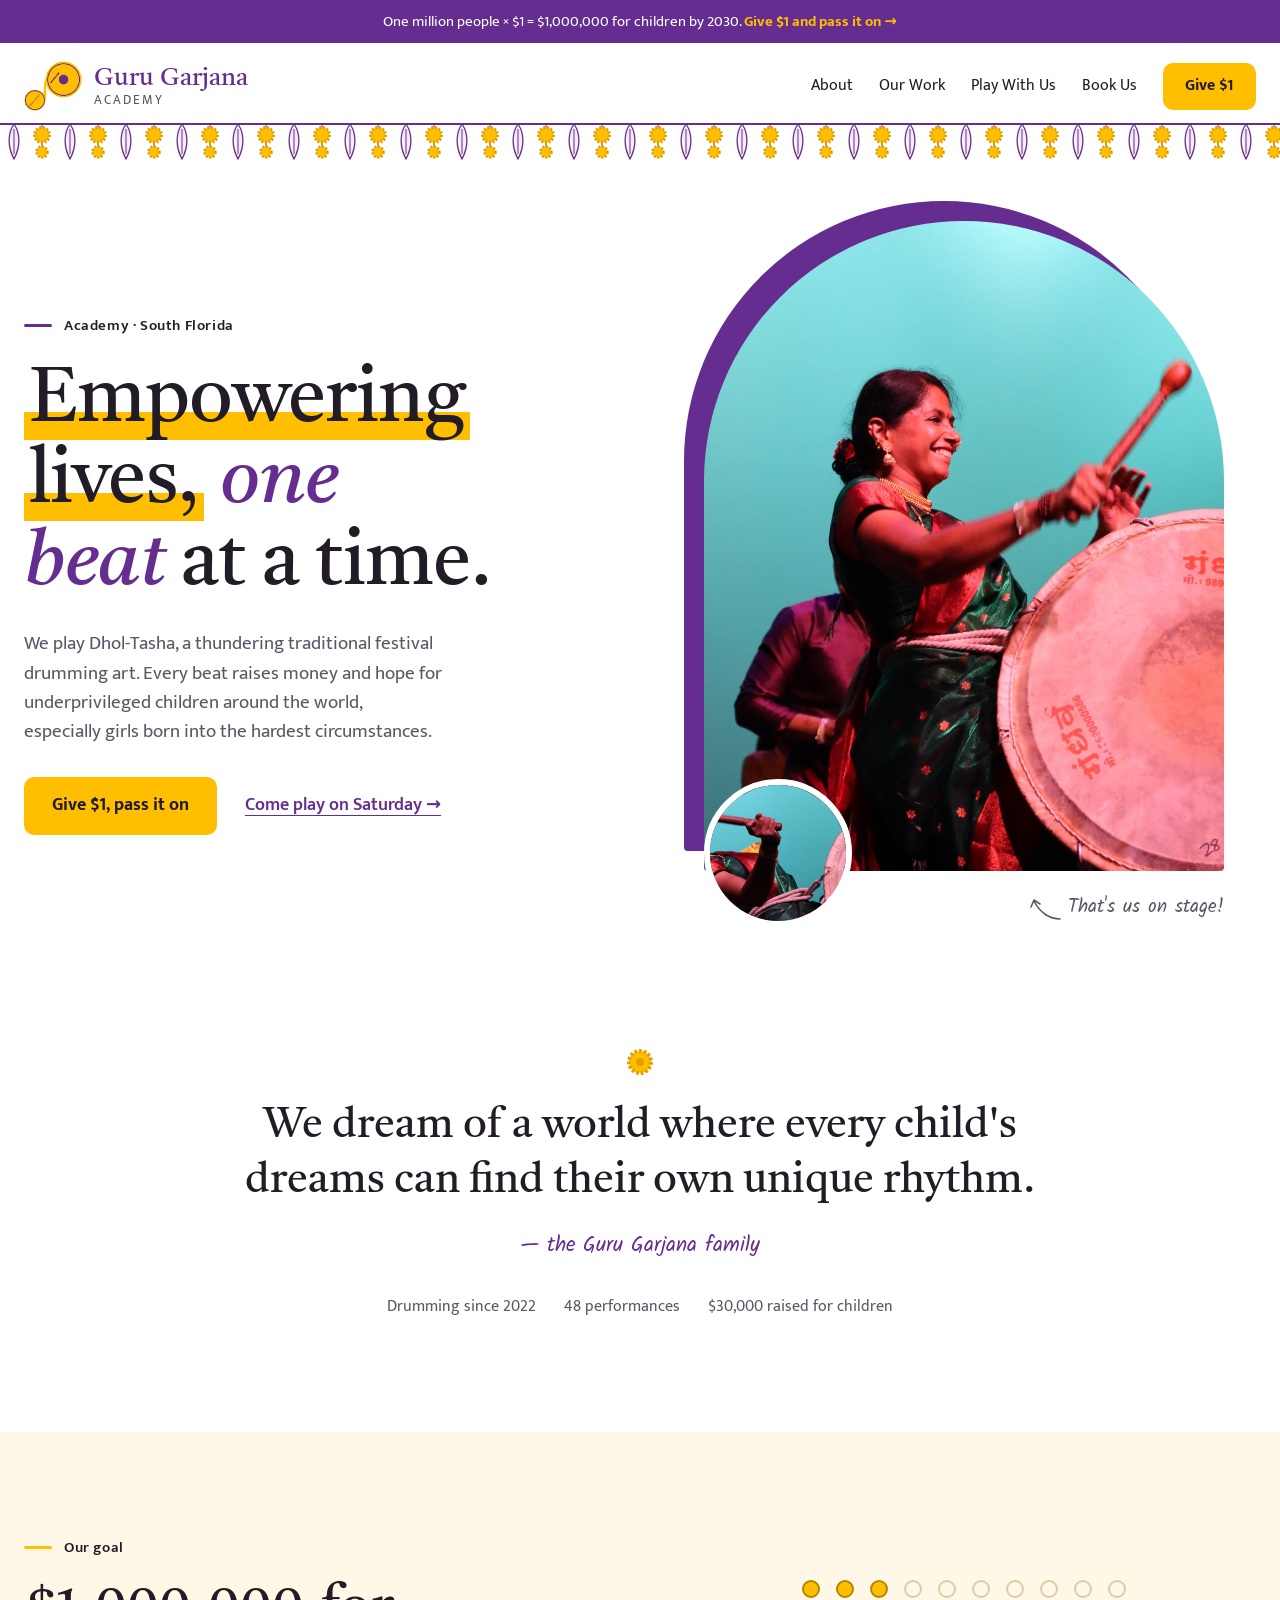
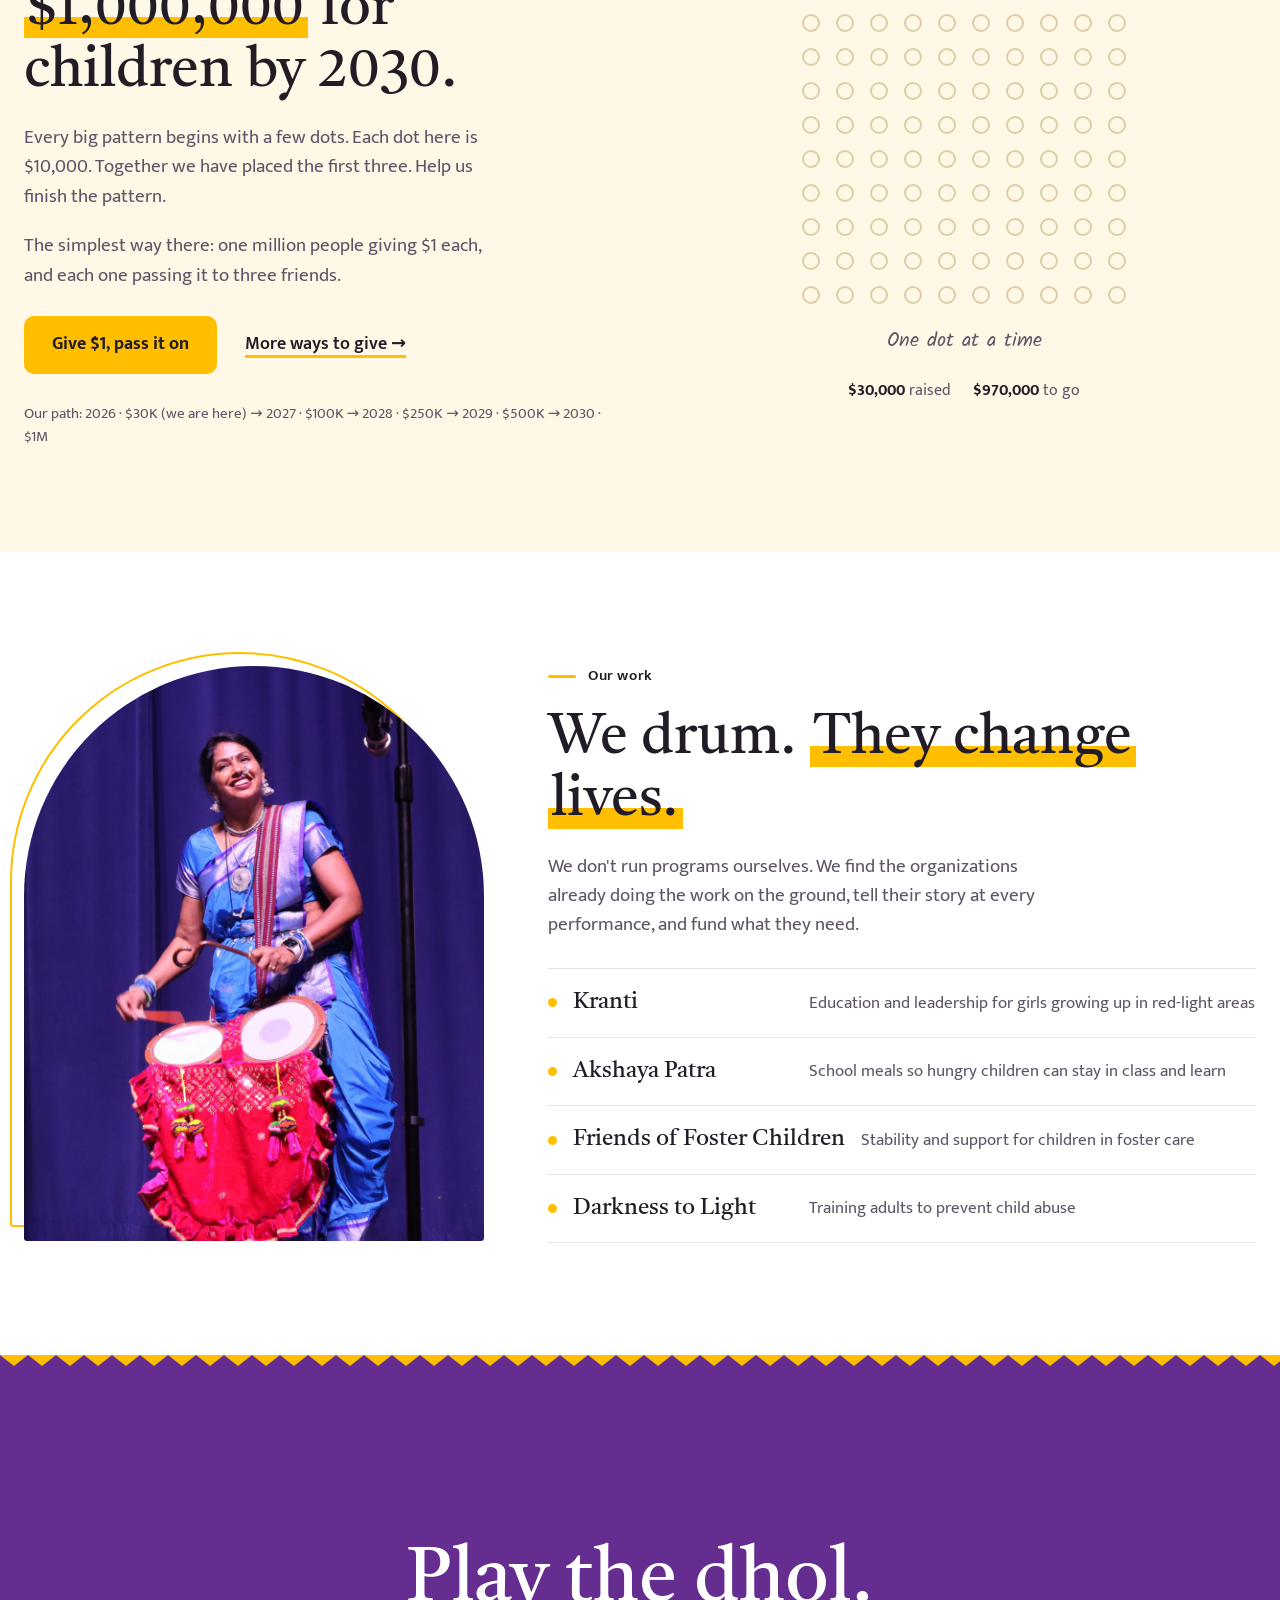
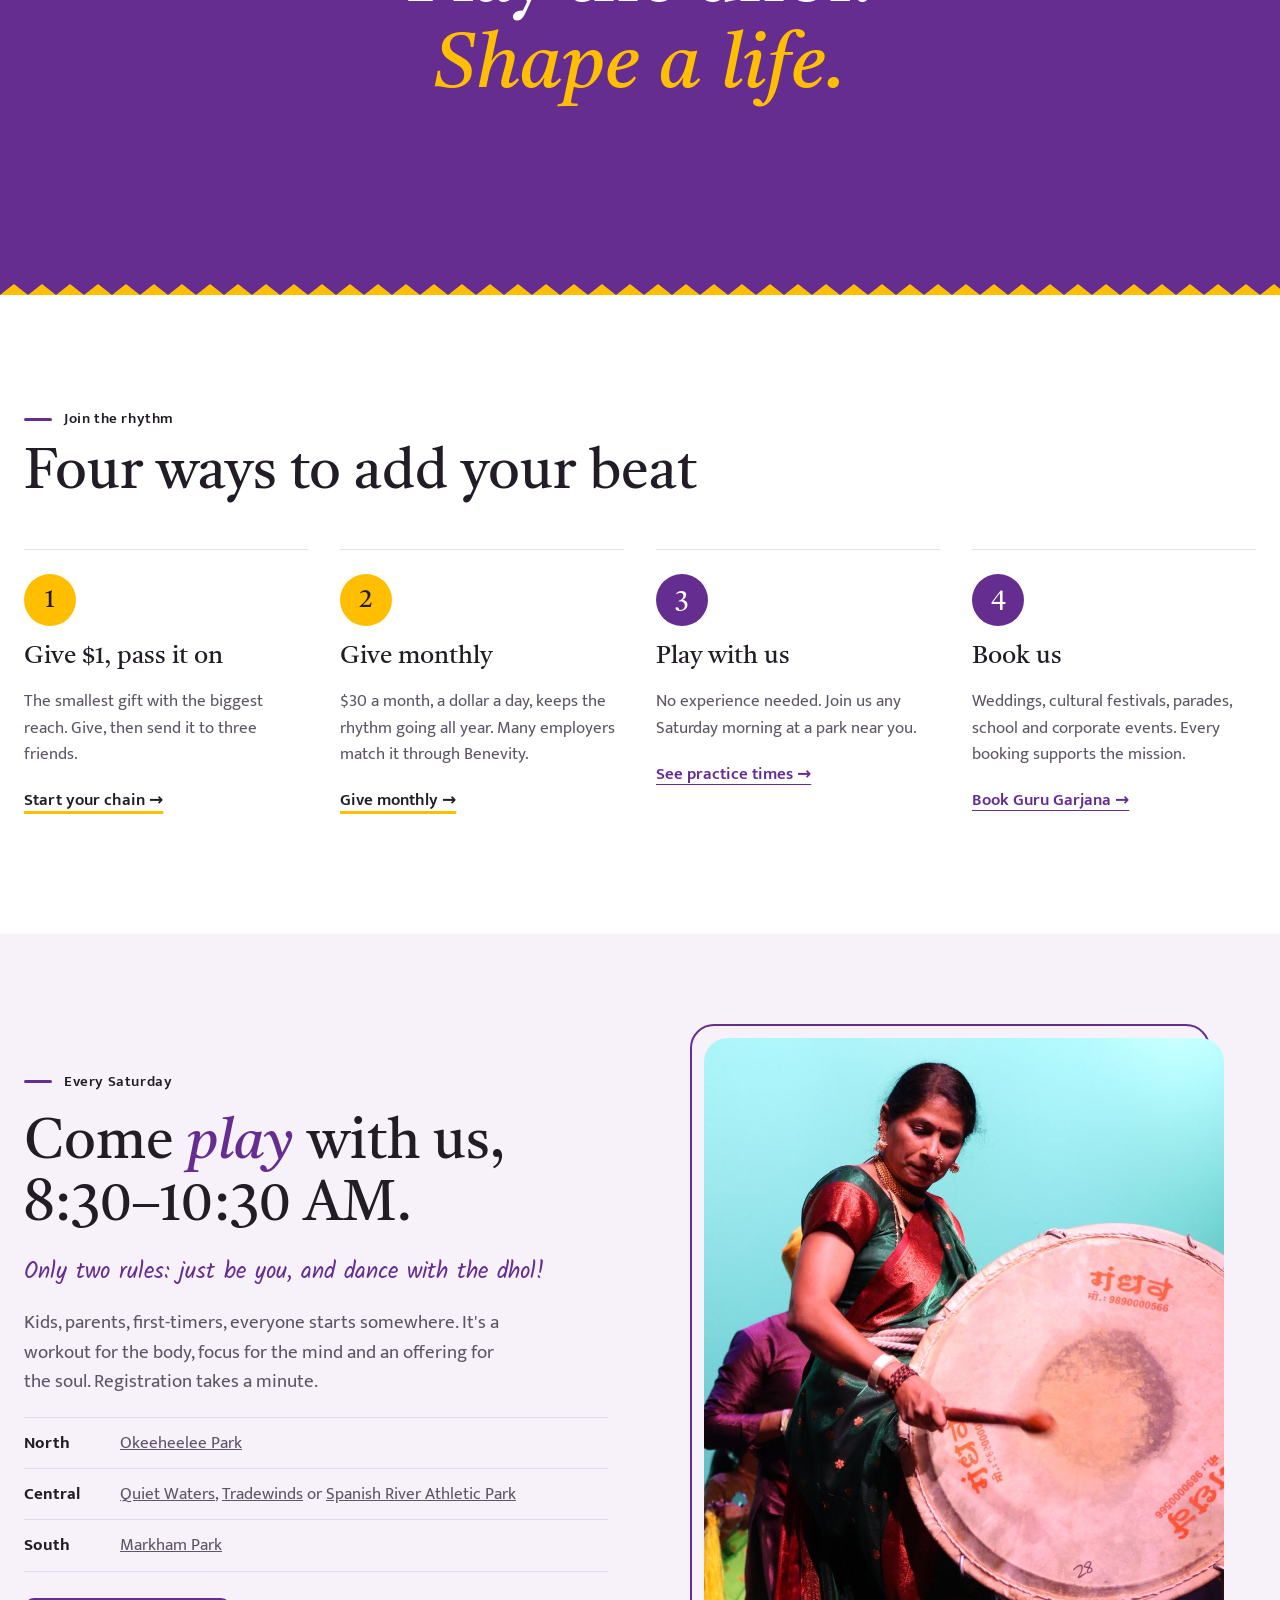
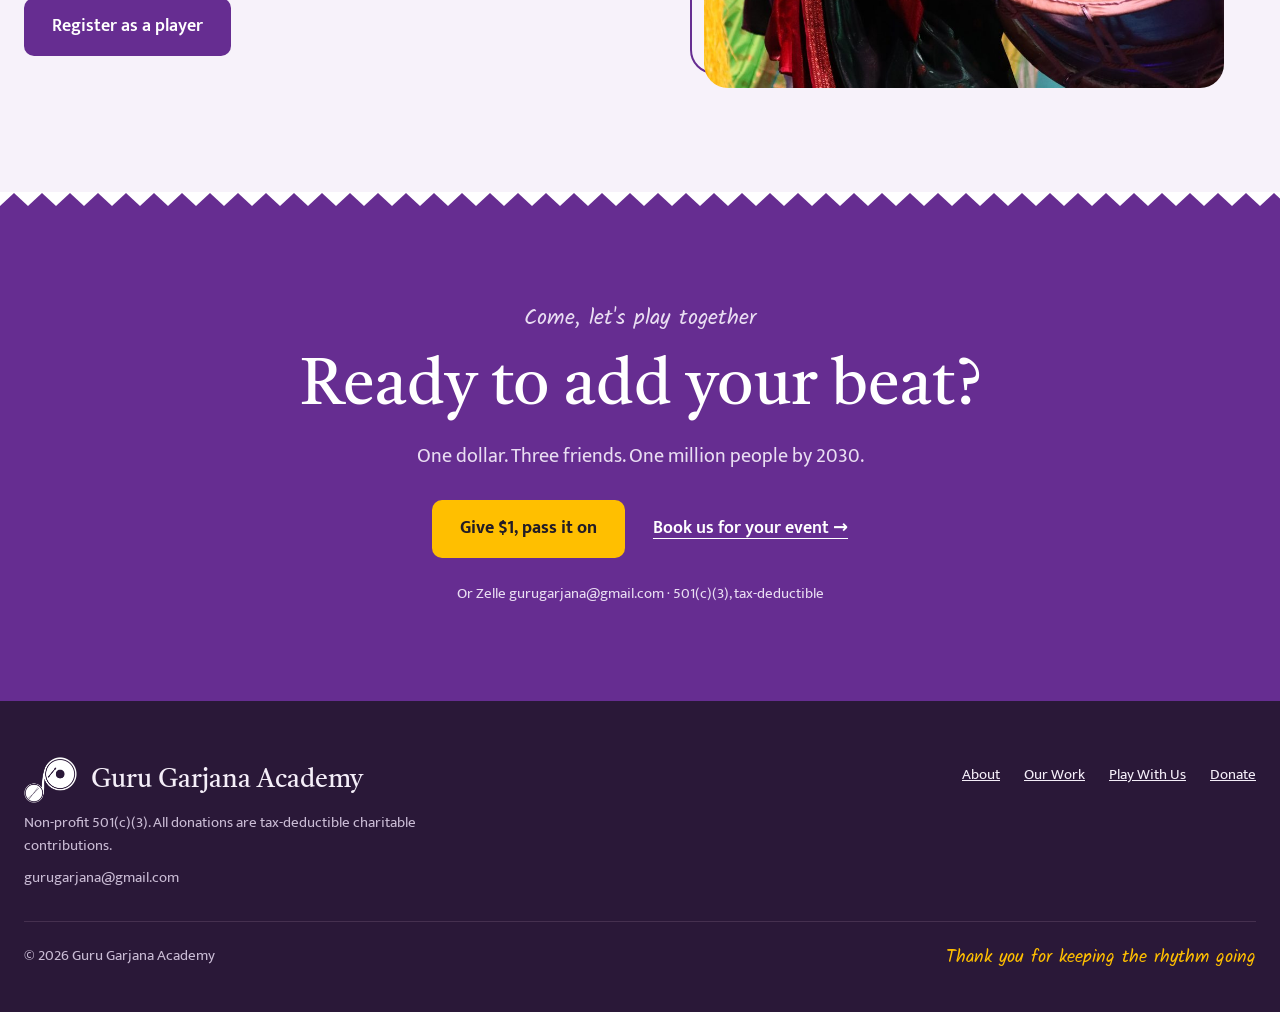
==== commit 3ab7beba: "Add files via upload" ====
--- a/index.html
+++ b/index.html
@@ -75,11 +75,11 @@
 </div>
 <div style="position: relative; width: 100%; max-width: 520px; justify-self: center; padding-bottom: 56px">
 <div aria-hidden="true" style="position: absolute; top: -20px; left: -20px; width: 100%; aspect-ratio: 4 / 5; background: var(--play); border-radius: 999px 999px 14px 14px"></div>
-<img src="/assets/img/hero-dhol.jpg" fetchpriority="high" alt="A Guru Garjana member in a purple silk saree and traditional gold jewellery, smiling as she ties the rope on her dhol" style="position: relative; display: block; width: 100%; aspect-ratio: 4 / 5; object-fit: cover; object-position: 50% 10%; border-radius: 999px 999px 14px 14px">
-<img src="/assets/img/hands-stick-dhol.jpg" alt="Close-up of a player's hand, wrapped in bangles, gripping the stick against the dhol during a performance" style="position: absolute; left: 0; bottom: 0; width: 148px; height: 148px; box-sizing: border-box; border-radius: 50%; border: 6px solid #FFFFFF; object-fit: cover; display: block">
+<img src="/assets/img/hero-dhol.jpg" fetchpriority="high" alt="A Guru Garjana player in a green and red silk saree, smiling as she raises her stick to play the dhol on stage" style="position: relative; display: block; width: 100%; aspect-ratio: 4 / 5; object-fit: cover; object-position: 50% 10%; border-radius: 999px 999px 14px 14px">
+<img src="/assets/img/hands-stick-dhol.jpg" alt="Close-up of a player's hand gripping the dhol stick mid-beat, with the drum beside her" style="position: absolute; left: 0; bottom: 0; width: 148px; height: 148px; box-sizing: border-box; border-radius: 50%; border: 6px solid #FFFFFF; object-fit: cover; display: block">
 <div style="position: absolute; right: 0; bottom: 4px; width: 58%; display: flex; justify-content: flex-end; align-items: flex-start; gap: 6px; font-family: 'Kalam', cursive; font-size: 19px; line-height: 1.3; color: #5E5566; text-align: right">
 <svg width="34" height="28" viewBox="0 0 34 28" aria-hidden="true" style="flex-shrink: 0"><path d="M32 24 C 22 24, 12 18, 6 6" fill="none" stroke="#5E5566" stroke-width="1.6" stroke-linecap="round"></path><path d="M3 12 L6 5 L12 9" fill="none" stroke="#5E5566" stroke-width="1.6" stroke-linecap="round" stroke-linejoin="round"></path></svg>
-<span>That's us at BMM 2024!</span>
+<span>That's us on stage!</span>
 </div>
 </div>
 </section>
@@ -223,7 +223,7 @@
 <section id="work" style="max-width: 1240px; margin: 0 auto; padding: 112px 24px; display: flex; flex-wrap: wrap; gap: 64px; align-items: center">
 <div style="position: relative; flex: 1 1 360px; max-width: 460px">
 <div aria-hidden="true" style="position: absolute; top: -14px; left: -14px; width: 100%; aspect-ratio: 4 / 5; border: 2px solid var(--serve); border-radius: 999px 999px 14px 14px; box-sizing: border-box"></div>
-<img src="/assets/img/work-banner.jpg" loading="lazy" alt="A Guru Garjana player smiling behind her dhol, draped with the purple and gold Guru Garjana banner" style="position: relative; display: block; width: 100%; aspect-ratio: 4 / 5; object-fit: cover; object-position: 50% 0%; border-radius: 999px 999px 14px 14px">
+<img src="/assets/img/work-banner.jpg" loading="lazy" alt="A Guru Garjana player in a blue silk saree, smiling as she plays a pair of traditional drums on stage" style="position: relative; display: block; width: 100%; aspect-ratio: 4 / 5; object-fit: cover; object-position: 50% 0%; border-radius: 999px 999px 14px 14px">
 </div>
 <div style="flex: 1.4 1 480px; min-width: 0; display: flex; flex-direction: column; gap: 20px">
 <div style="display: flex; align-items: center; gap: 12px; font-size: 15px; font-weight: 600; letter-spacing: .04em"><span aria-hidden="true" style="width: 28px; height: 3px; border-radius: 2px; background: var(--serve)"></span>Our work</div>
@@ -304,7 +304,7 @@
 </div>
 <div style="position: relative; width: 100%; max-width: 520px; justify-self: center">
 <div aria-hidden="true" style="position: absolute; top: -14px; left: -14px; width: 100%; aspect-ratio: 4 / 5; border: 2px solid var(--play); border-radius: 24px; box-sizing: border-box"></div>
-<img src="/assets/img/night-event.jpg" loading="lazy" alt="Guru Garjana players drumming together at a night festival under string lights" style="position: relative; display: block; width: 100%; aspect-ratio: 4 / 5; object-fit: cover; border-radius: 24px">
+<img src="/assets/img/night-event.jpg" loading="lazy" alt="A Guru Garjana player in a green silk saree playing the dhol on stage" style="position: relative; display: block; width: 100%; aspect-ratio: 4 / 5; object-fit: cover; border-radius: 24px">
 </div>
 </div>
 </section>
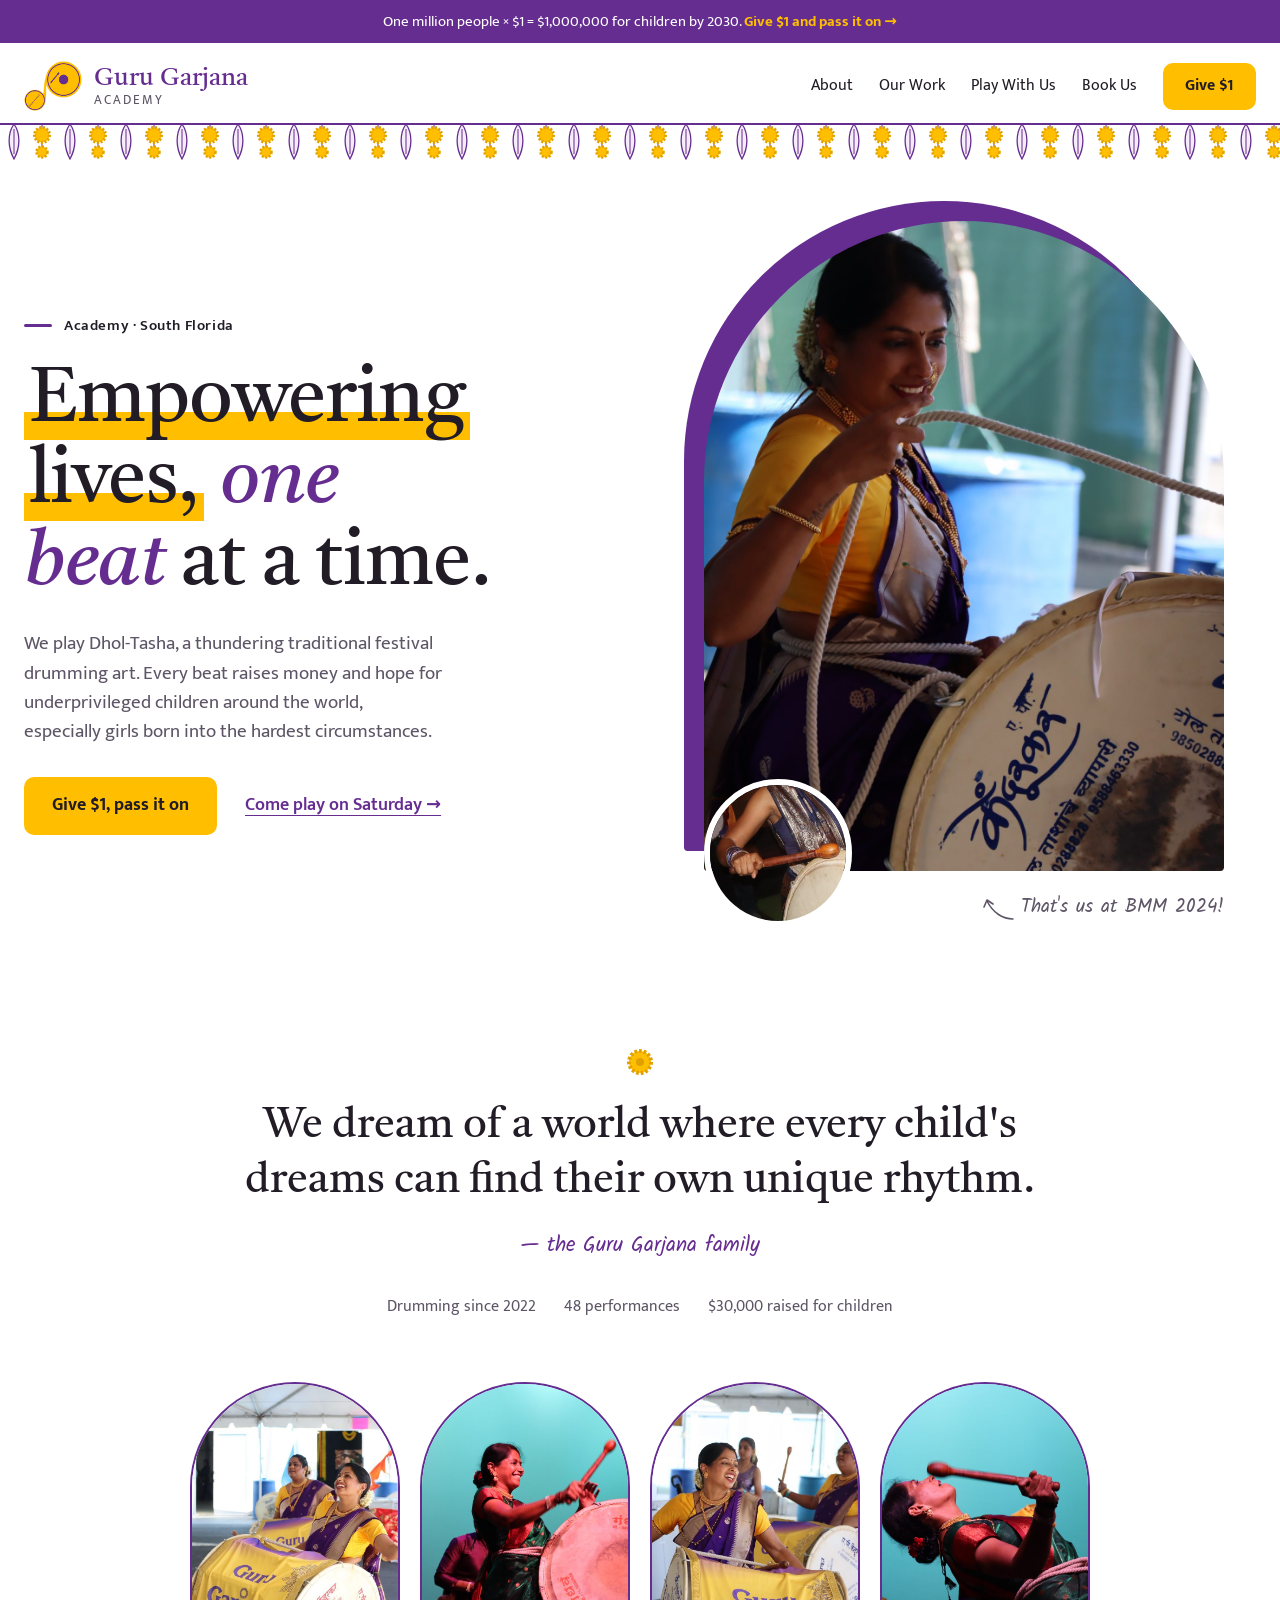
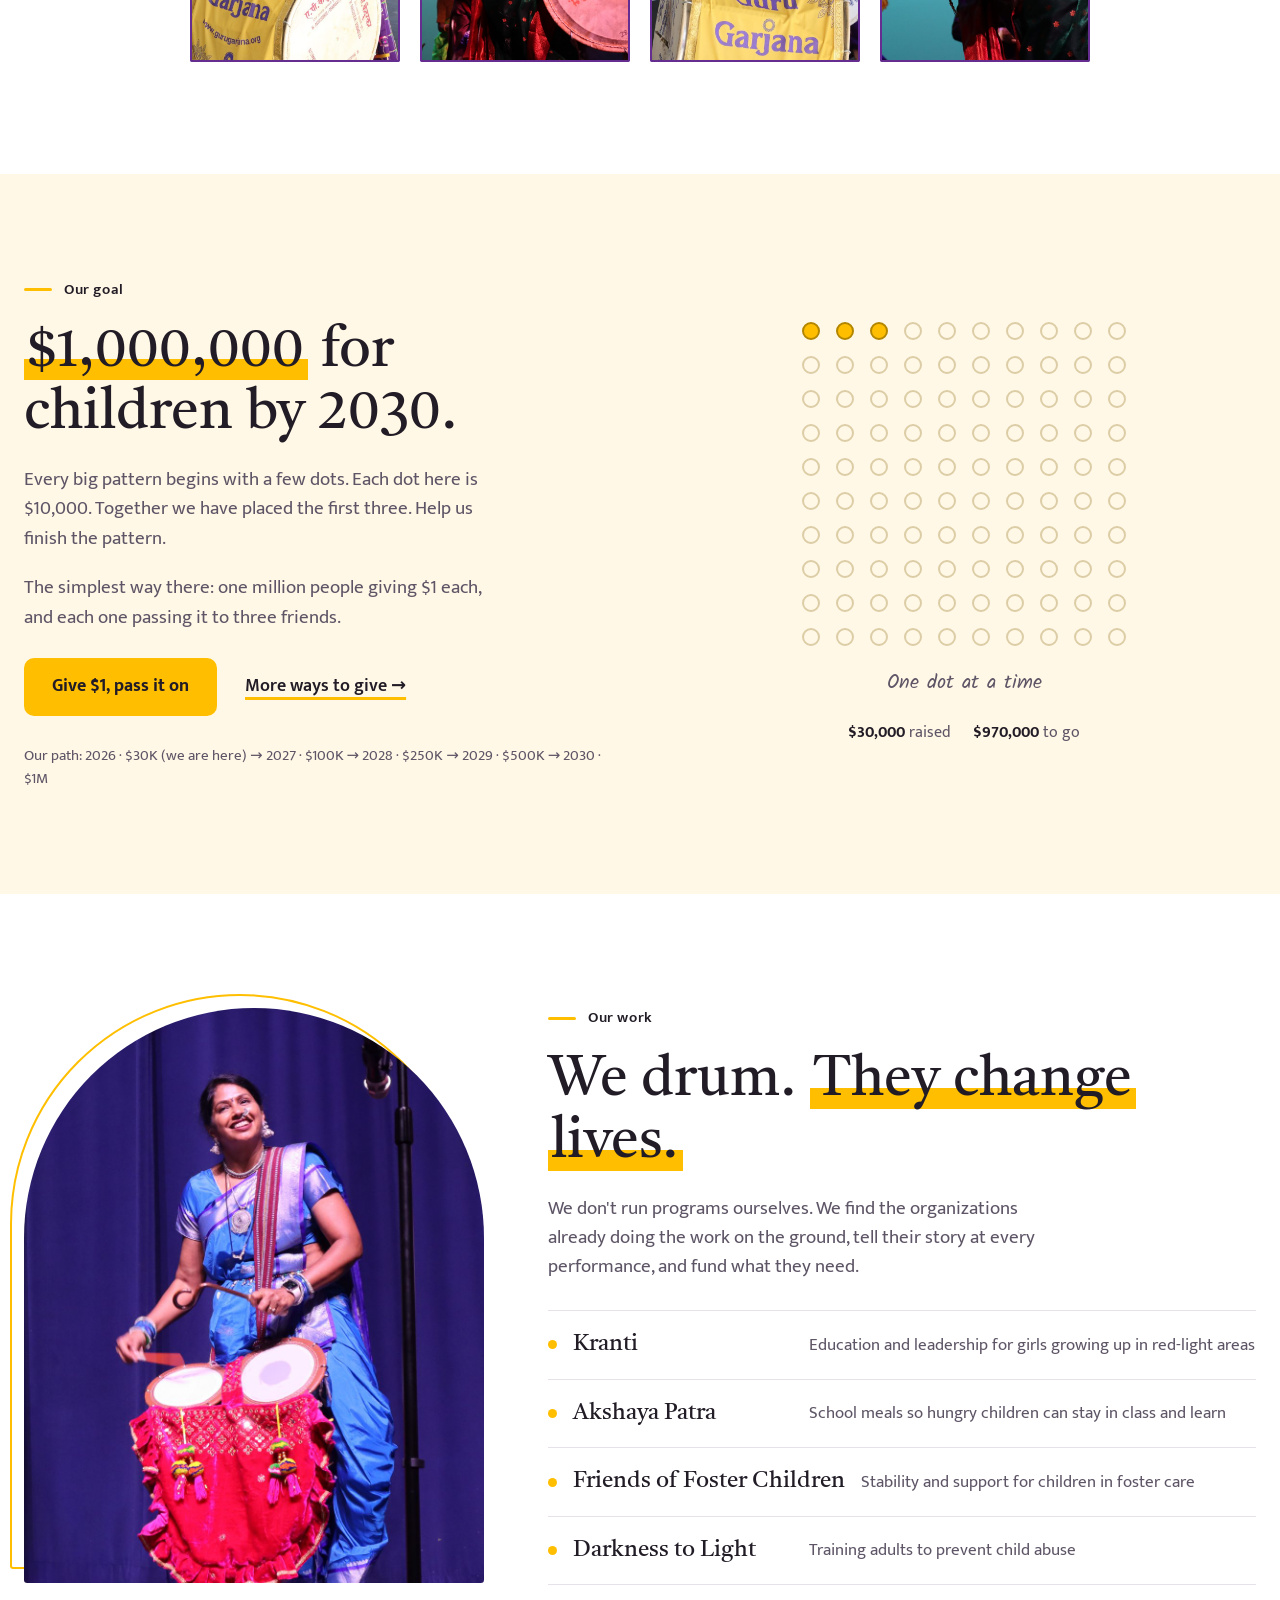
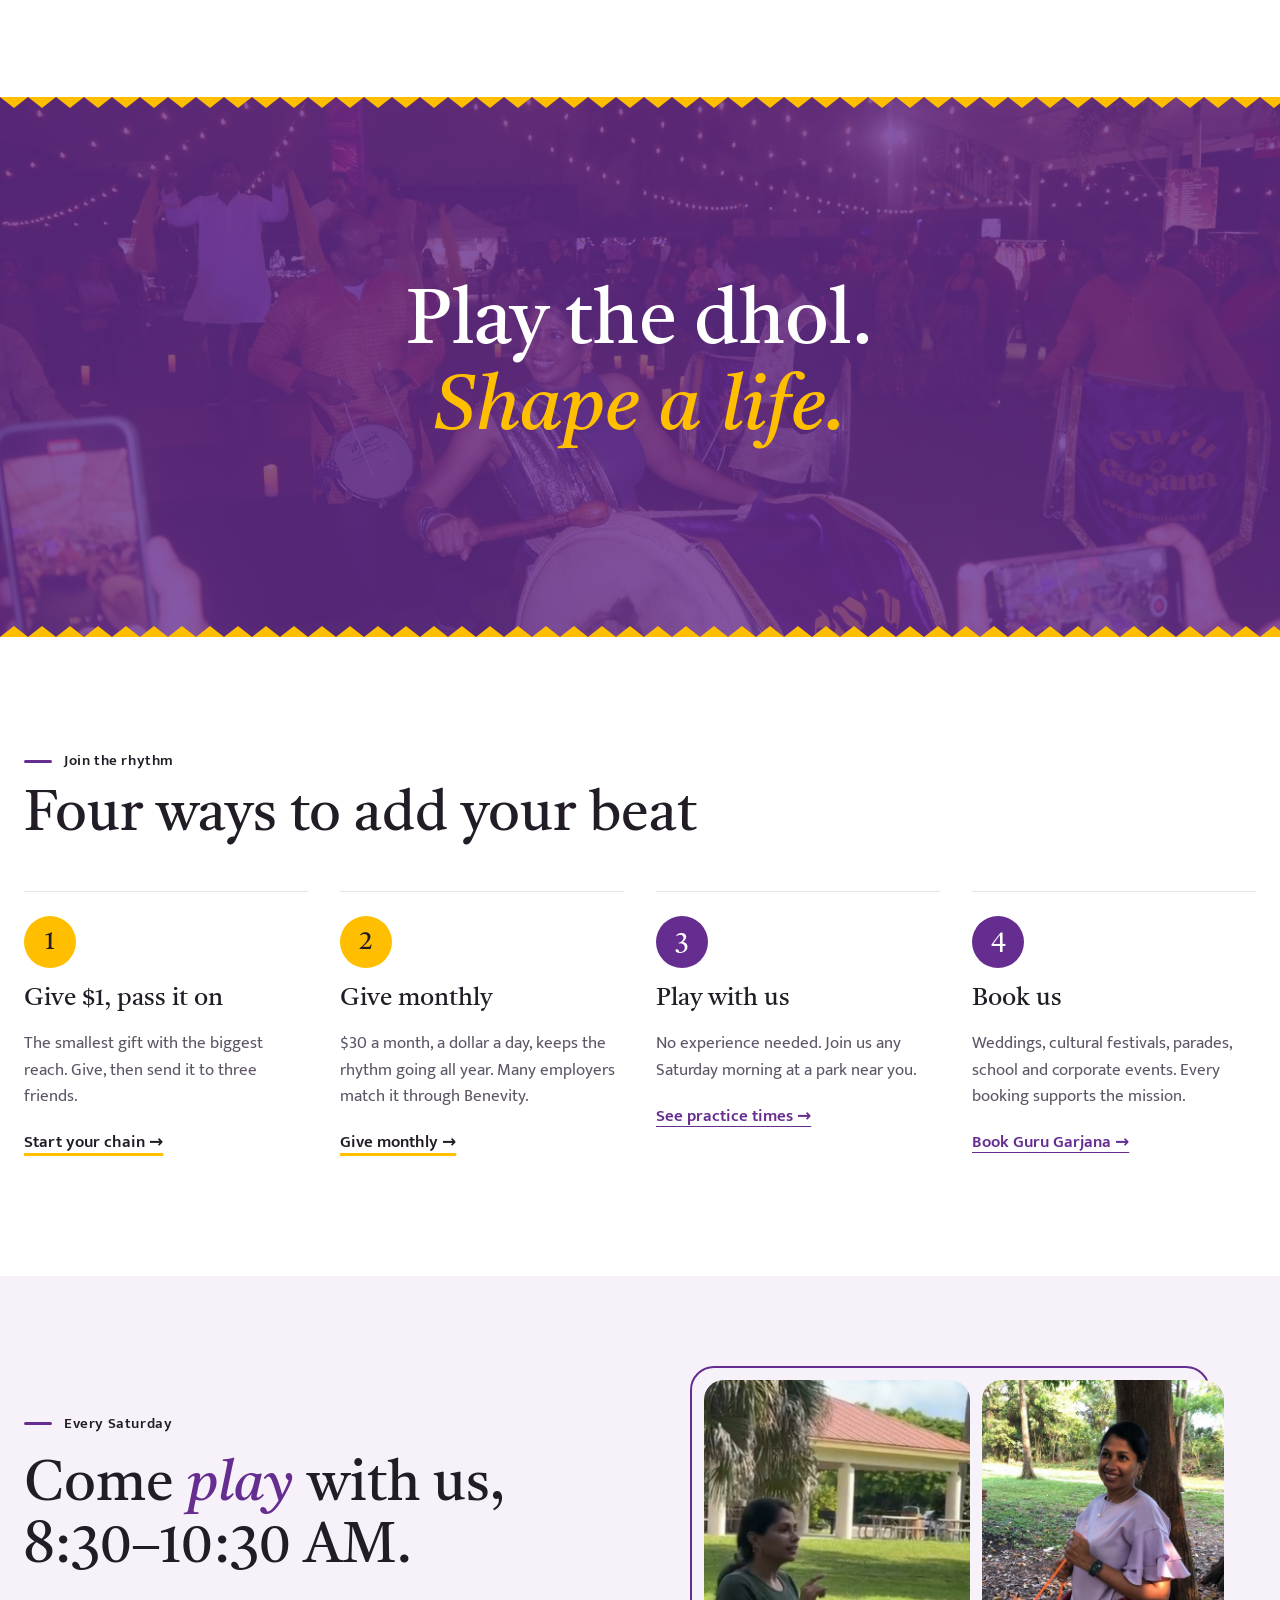
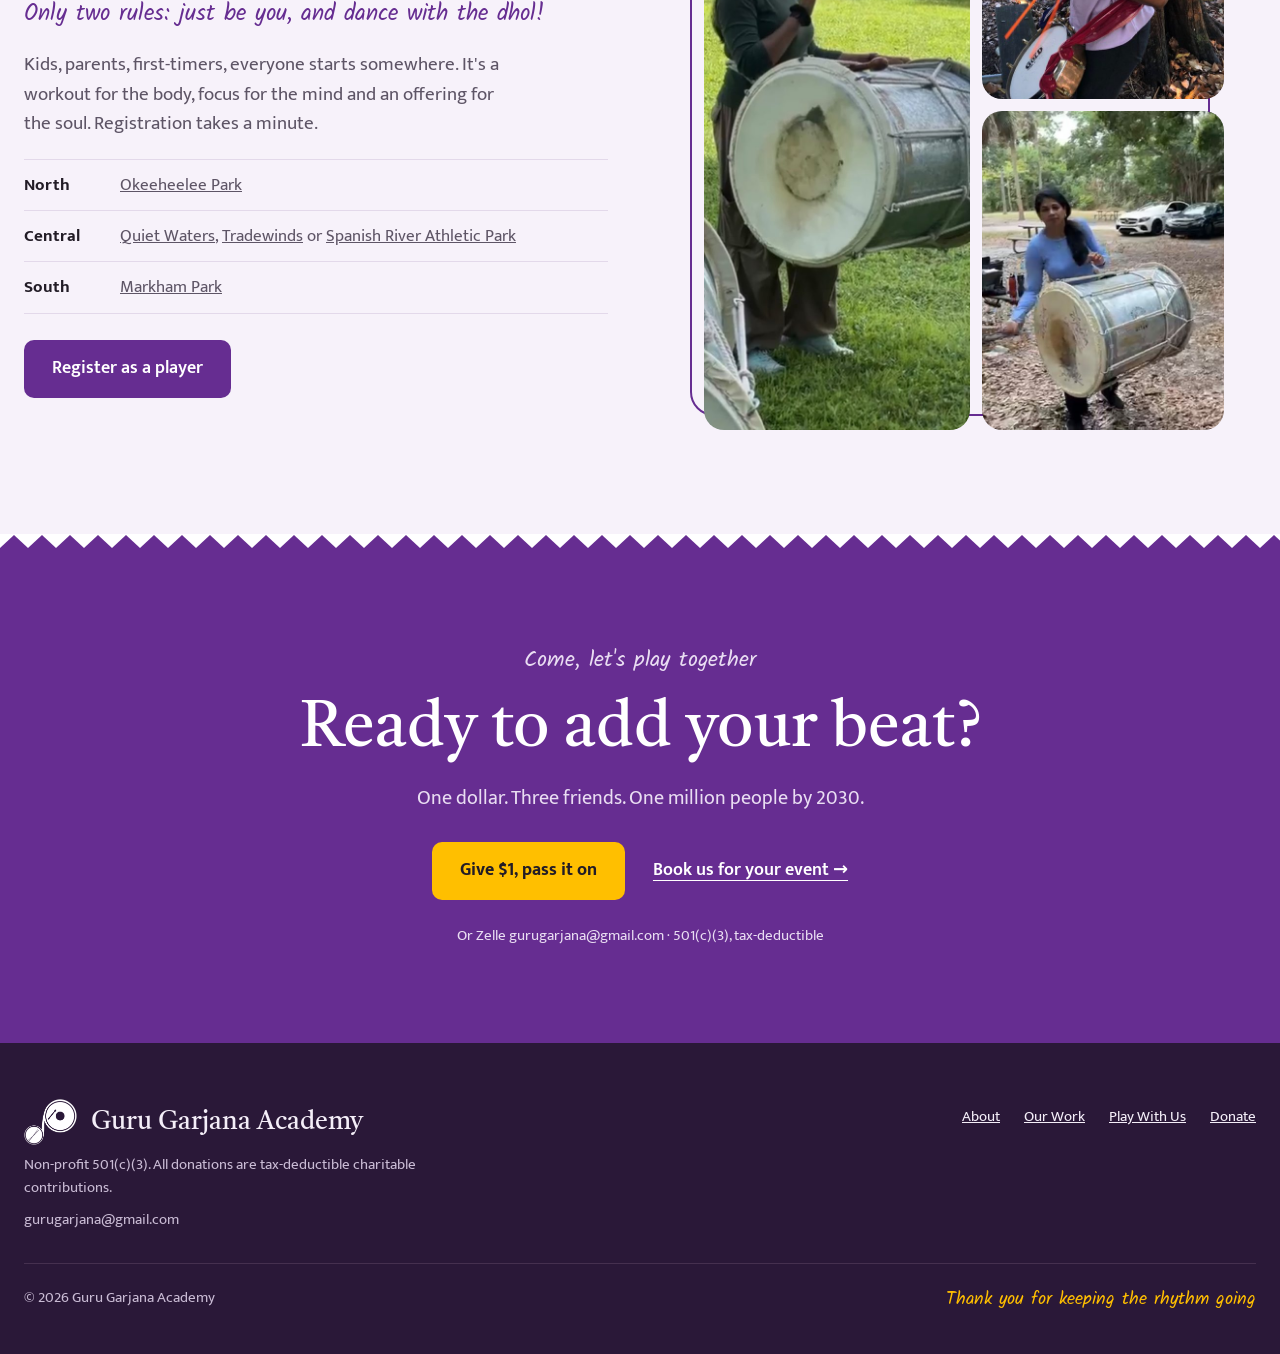
==== commit 300c3cf8: "Photo refresh" ====
--- a/index.html
+++ b/index.html
@@ -75,11 +75,11 @@
 </div>
 <div style="position: relative; width: 100%; max-width: 520px; justify-self: center; padding-bottom: 56px">
 <div aria-hidden="true" style="position: absolute; top: -20px; left: -20px; width: 100%; aspect-ratio: 4 / 5; background: var(--play); border-radius: 999px 999px 14px 14px"></div>
-<img src="/assets/img/hero-dhol.jpg" fetchpriority="high" alt="A Guru Garjana player in a green and red silk saree, smiling as she raises her stick to play the dhol on stage" style="position: relative; display: block; width: 100%; aspect-ratio: 4 / 5; object-fit: cover; object-position: 50% 10%; border-radius: 999px 999px 14px 14px">
-<img src="/assets/img/hands-stick-dhol.jpg" alt="Close-up of a player's hand gripping the dhol stick mid-beat, with the drum beside her" style="position: absolute; left: 0; bottom: 0; width: 148px; height: 148px; box-sizing: border-box; border-radius: 50%; border: 6px solid #FFFFFF; object-fit: cover; display: block">
+<img src="/assets/img/hero.jpg" fetchpriority="high" alt="A Guru Garjana member in a purple silk saree and traditional gold jewellery, smiling as she ties the rope on her dhol" style="position: relative; display: block; width: 100%; aspect-ratio: 4 / 5; object-fit: cover; object-position: 50% 10%; border-radius: 999px 999px 14px 14px">
+<img src="/assets/img/hero-closeup.jpg" alt="Close-up of a player's hand, wrapped in bangles, gripping the stick against the dhol during a performance" style="position: absolute; left: 0; bottom: 0; width: 148px; height: 148px; box-sizing: border-box; border-radius: 50%; border: 6px solid #FFFFFF; object-fit: cover; display: block">
 <div style="position: absolute; right: 0; bottom: 4px; width: 58%; display: flex; justify-content: flex-end; align-items: flex-start; gap: 6px; font-family: 'Kalam', cursive; font-size: 19px; line-height: 1.3; color: #5E5566; text-align: right">
 <svg width="34" height="28" viewBox="0 0 34 28" aria-hidden="true" style="flex-shrink: 0"><path d="M32 24 C 22 24, 12 18, 6 6" fill="none" stroke="#5E5566" stroke-width="1.6" stroke-linecap="round"></path><path d="M3 12 L6 5 L12 9" fill="none" stroke="#5E5566" stroke-width="1.6" stroke-linecap="round" stroke-linejoin="round"></path></svg>
-<span>That's us on stage!</span>
+<span>That's us at BMM 2024!</span>
 </div>
 </div>
 </section>
@@ -93,6 +93,12 @@
 <span>Drumming since 2022</span>
 <span>48 performances</span>
 <span>$30,000 raised for children</span>
+</div>
+<div style="width: 100%; display: grid; grid-template-columns: repeat(auto-fit, minmax(min(100%, 140px), 1fr)); gap: 20px; padding-top: 40px">
+<img src="/assets/img/moment-1.jpg" loading="lazy" alt="Two Guru Garjana players in purple and gold sarees drumming on dhols draped with yellow Guru Garjana banners" style="display: block; width: 100%; aspect-ratio: 3 / 4; object-fit: cover; box-sizing: border-box; border: 2px solid var(--play); border-radius: 999px 999px 14px 14px">
+<img src="/assets/img/moment-2.jpg" loading="lazy" alt="A Guru Garjana player in a green and red silk saree, smiling as she raises her stick to play the dhol on stage" style="display: block; width: 100%; aspect-ratio: 3 / 4; object-fit: cover; box-sizing: border-box; border: 2px solid var(--play); border-radius: 999px 999px 14px 14px">
+<img src="/assets/img/moment-3.jpg" loading="lazy" alt="A Guru Garjana player laughing as she plays a dhol draped with a yellow Guru Garjana banner" style="display: block; width: 100%; aspect-ratio: 3 / 4; object-fit: cover; box-sizing: border-box; border: 2px solid var(--play); border-radius: 999px 999px 14px 14px">
+<img src="/assets/img/moment-4.jpg" loading="lazy" alt="A Guru Garjana player looking skyward with her dhol stick raised, mid-performance" style="display: block; width: 100%; aspect-ratio: 3 / 4; object-fit: cover; box-sizing: border-box; border: 2px solid var(--play); border-radius: 999px 999px 14px 14px">
 </div>
 </section>
 
@@ -223,7 +229,7 @@
 <section id="work" style="max-width: 1240px; margin: 0 auto; padding: 112px 24px; display: flex; flex-wrap: wrap; gap: 64px; align-items: center">
 <div style="position: relative; flex: 1 1 360px; max-width: 460px">
 <div aria-hidden="true" style="position: absolute; top: -14px; left: -14px; width: 100%; aspect-ratio: 4 / 5; border: 2px solid var(--serve); border-radius: 999px 999px 14px 14px; box-sizing: border-box"></div>
-<img src="/assets/img/work-banner.jpg" loading="lazy" alt="A Guru Garjana player in a blue silk saree, smiling as she plays a pair of traditional drums on stage" style="position: relative; display: block; width: 100%; aspect-ratio: 4 / 5; object-fit: cover; object-position: 50% 0%; border-radius: 999px 999px 14px 14px">
+<img src="/assets/img/our-work.jpg" loading="lazy" alt="A Guru Garjana player in a blue silk saree, smiling as she plays a pair of traditional drums on stage" style="position: relative; display: block; width: 100%; aspect-ratio: 4 / 5; object-fit: cover; object-position: 50% 0%; border-radius: 999px 999px 14px 14px">
 </div>
 <div style="flex: 1.4 1 480px; min-width: 0; display: flex; flex-direction: column; gap: 20px">
 <div style="display: flex; align-items: center; gap: 12px; font-size: 15px; font-weight: 600; letter-spacing: .04em"><span aria-hidden="true" style="width: 28px; height: 3px; border-radius: 2px; background: var(--serve)"></span>Our work</div>
@@ -239,7 +245,7 @@
 </section>
 
 <!-- PHOTO BAND -->
-<section class="ph" aria-label="Play the dhol. Shape a life." style="background: var(--play); min-height: 540px; justify-content: center; align-items: center; text-align: center; padding: 64px 24px">
+<section class="ph" aria-label="Play the dhol. Shape a life." style="background-color: var(--play); background-image: linear-gradient(rgba(102, 45, 145, .8), rgba(102, 45, 145, .8)), url(/assets/img/band.jpg); background-size: cover; background-position: 42% 40%; min-height: 540px; justify-content: center; align-items: center; text-align: center; padding: 64px 24px">
 <svg width="100%" height="12" aria-hidden="true" style="position: absolute; left: 0; top: 0; display: block">
 <defs><pattern id="zariTop" width="28" height="12" patternUnits="userSpaceOnUse"><path d="M0 0 L14 11 L28 0 Z" fill="#FFBF00"></path></pattern></defs>
 <rect x="0" y="0" width="100%" height="12" fill="url(#zariTop)"></rect>
@@ -304,7 +310,11 @@
 </div>
 <div style="position: relative; width: 100%; max-width: 520px; justify-self: center">
 <div aria-hidden="true" style="position: absolute; top: -14px; left: -14px; width: 100%; aspect-ratio: 4 / 5; border: 2px solid var(--play); border-radius: 24px; box-sizing: border-box"></div>
-<img src="/assets/img/night-event.jpg" loading="lazy" alt="A Guru Garjana player in a green silk saree playing the dhol on stage" style="position: relative; display: block; width: 100%; aspect-ratio: 4 / 5; object-fit: cover; border-radius: 24px">
+<div style="position: relative; display: grid; grid-template-columns: 1.1fr 1fr; grid-template-rows: 1fr 1fr; gap: 12px; width: 100%; aspect-ratio: 4 / 5">
+<img src="/assets/img/practice-1.jpg" loading="lazy" alt="A player showing a rhythm on the dhol at Saturday practice in the park" style="grid-row: 1 / span 2; display: block; width: 100%; height: 100%; min-height: 0; object-fit: cover; border-radius: 20px">
+<img src="/assets/img/practice-2.jpg" loading="lazy" alt="A smiling player holding a tasha drum and sticks at Saturday practice" style="display: block; width: 100%; height: 100%; min-height: 0; object-fit: cover; border-radius: 20px">
+<img src="/assets/img/practice-3.jpg" loading="lazy" alt="A player drumming on the dhol at Saturday practice in the park" style="display: block; width: 100%; height: 100%; min-height: 0; object-fit: cover; border-radius: 20px">
+</div>
 </div>
 </div>
 </section>
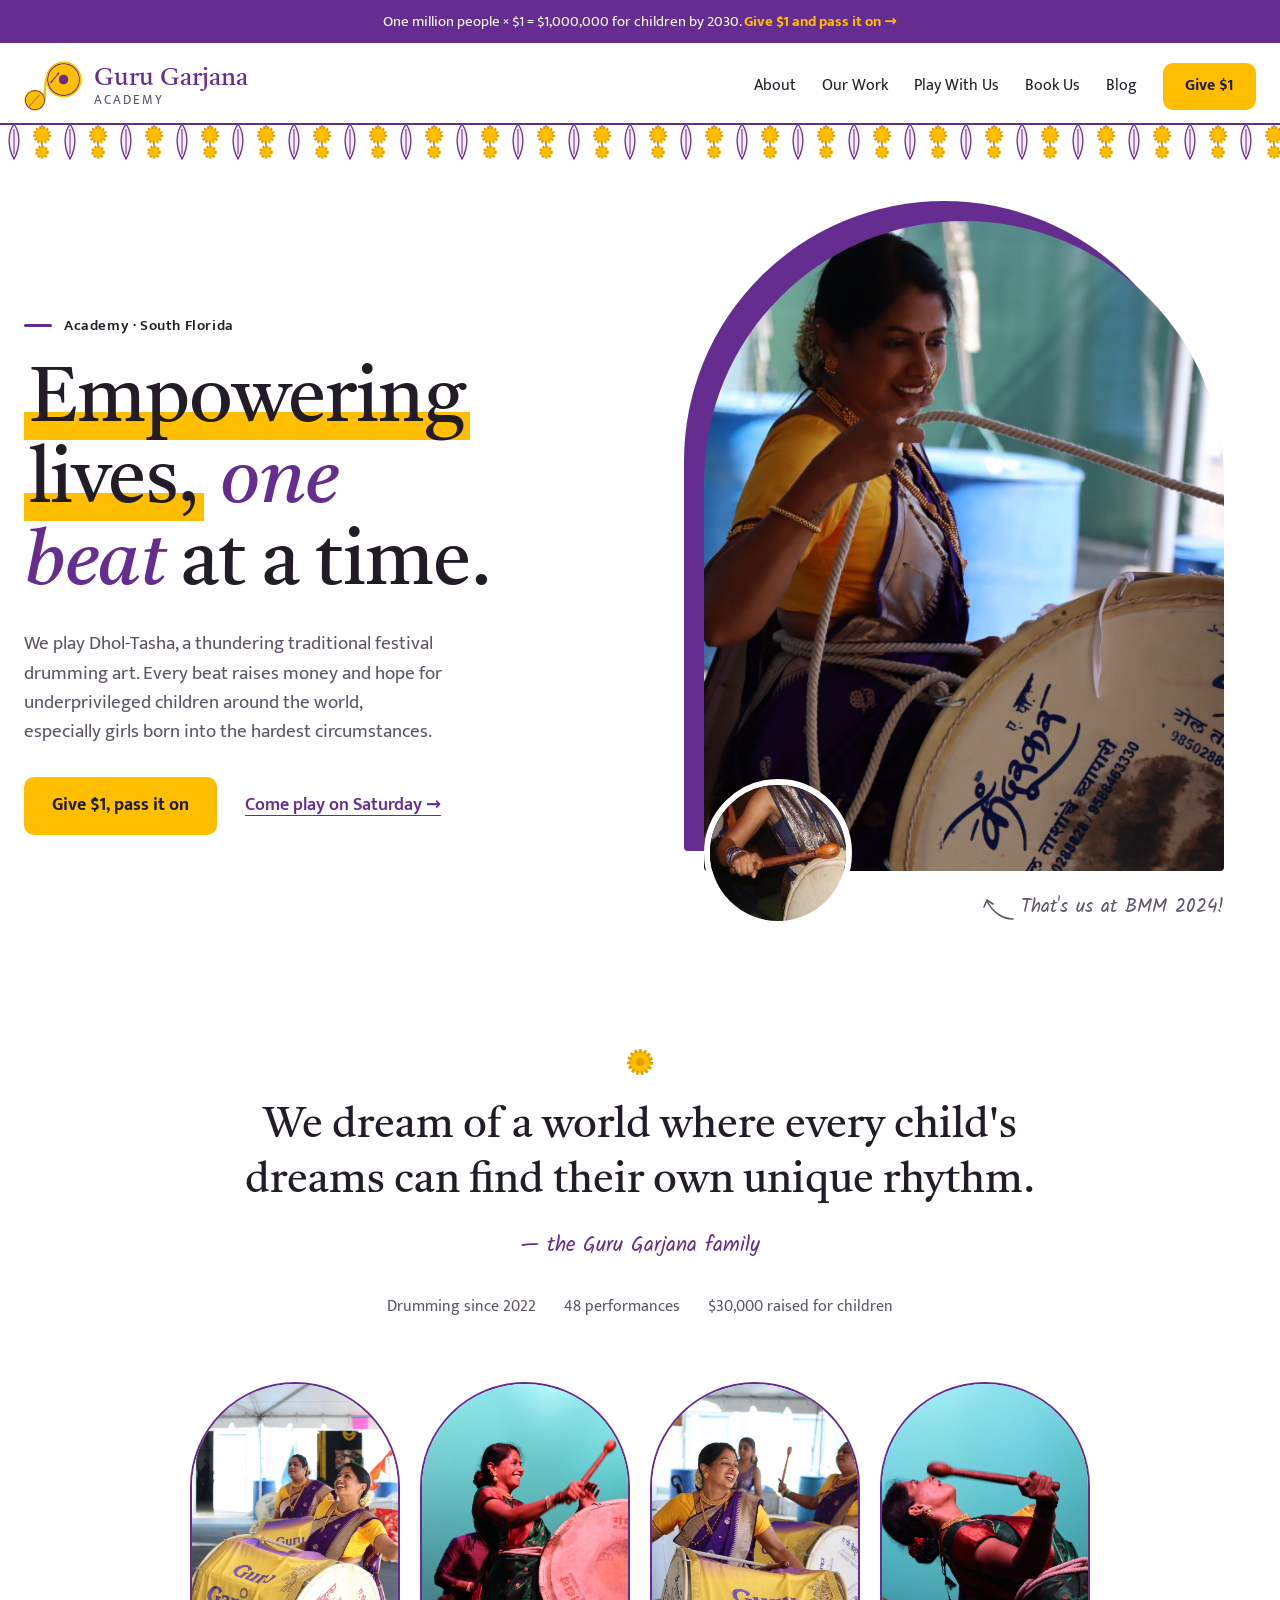
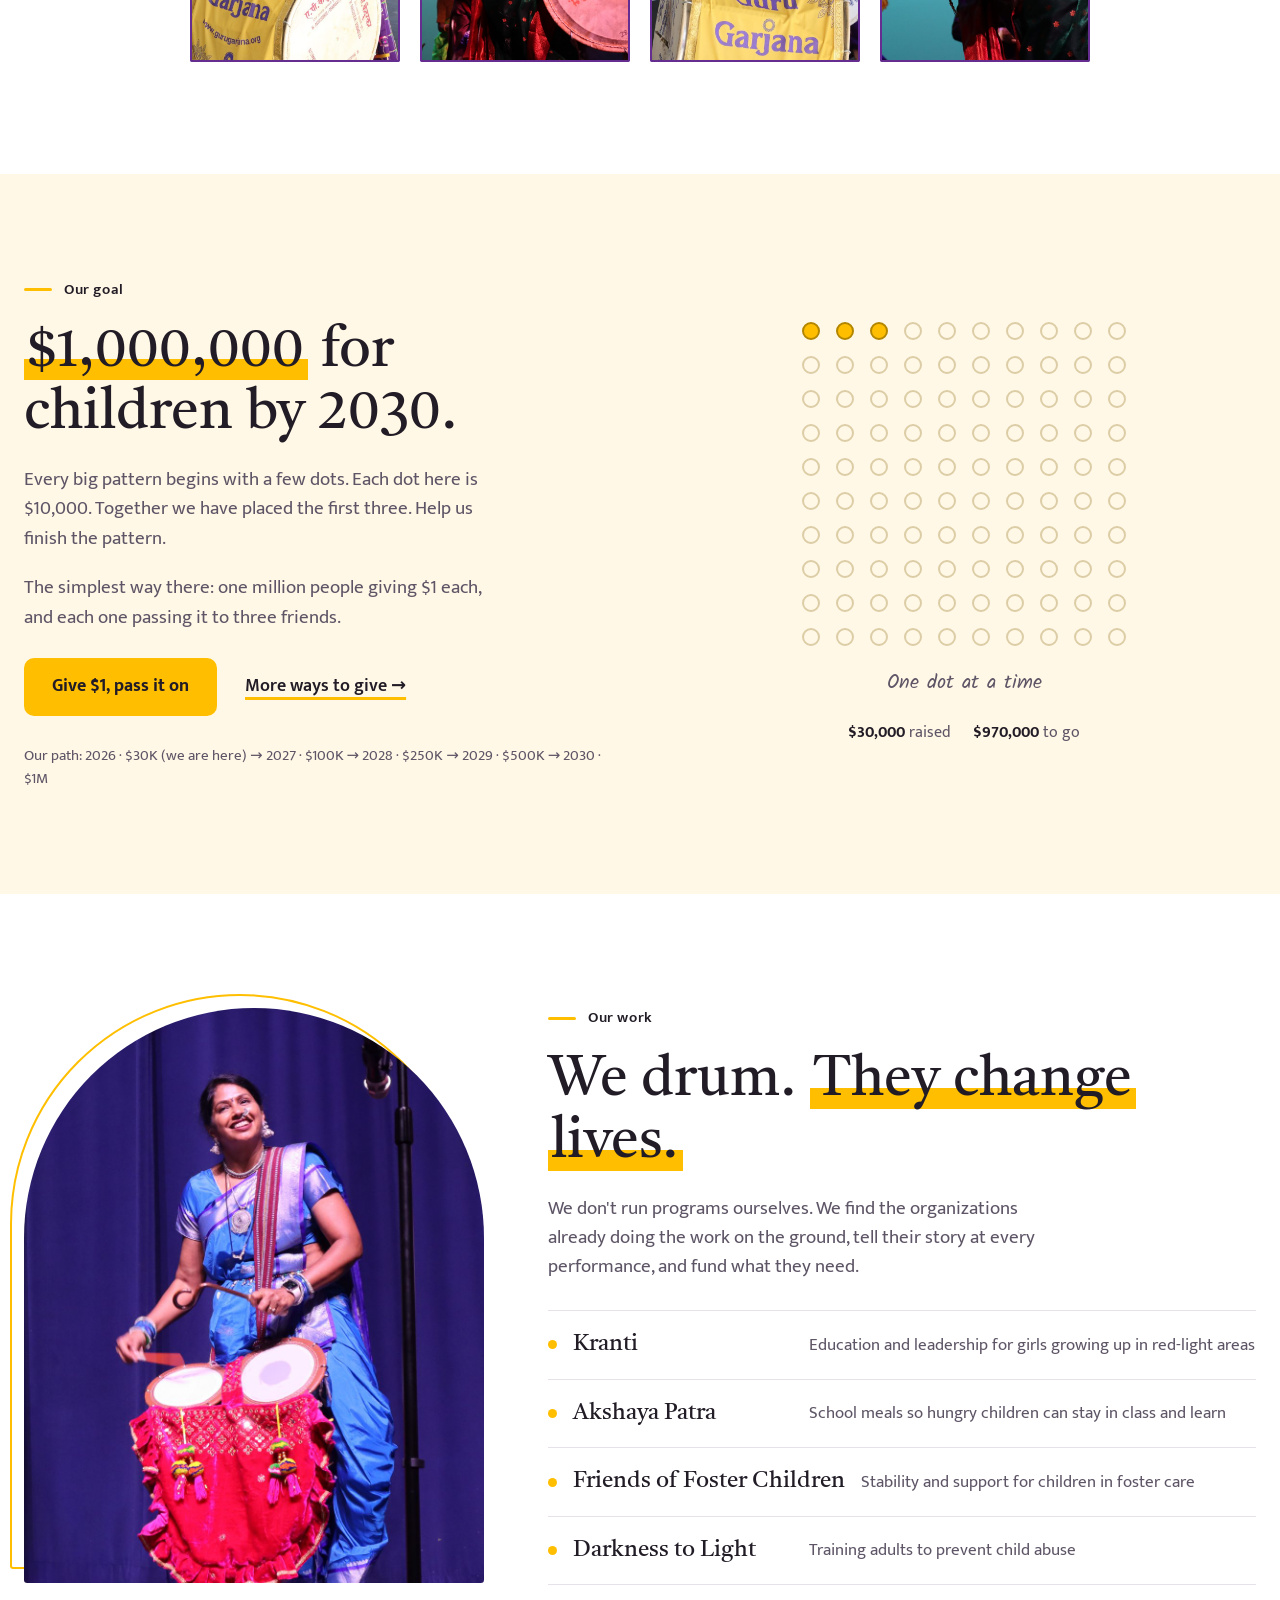
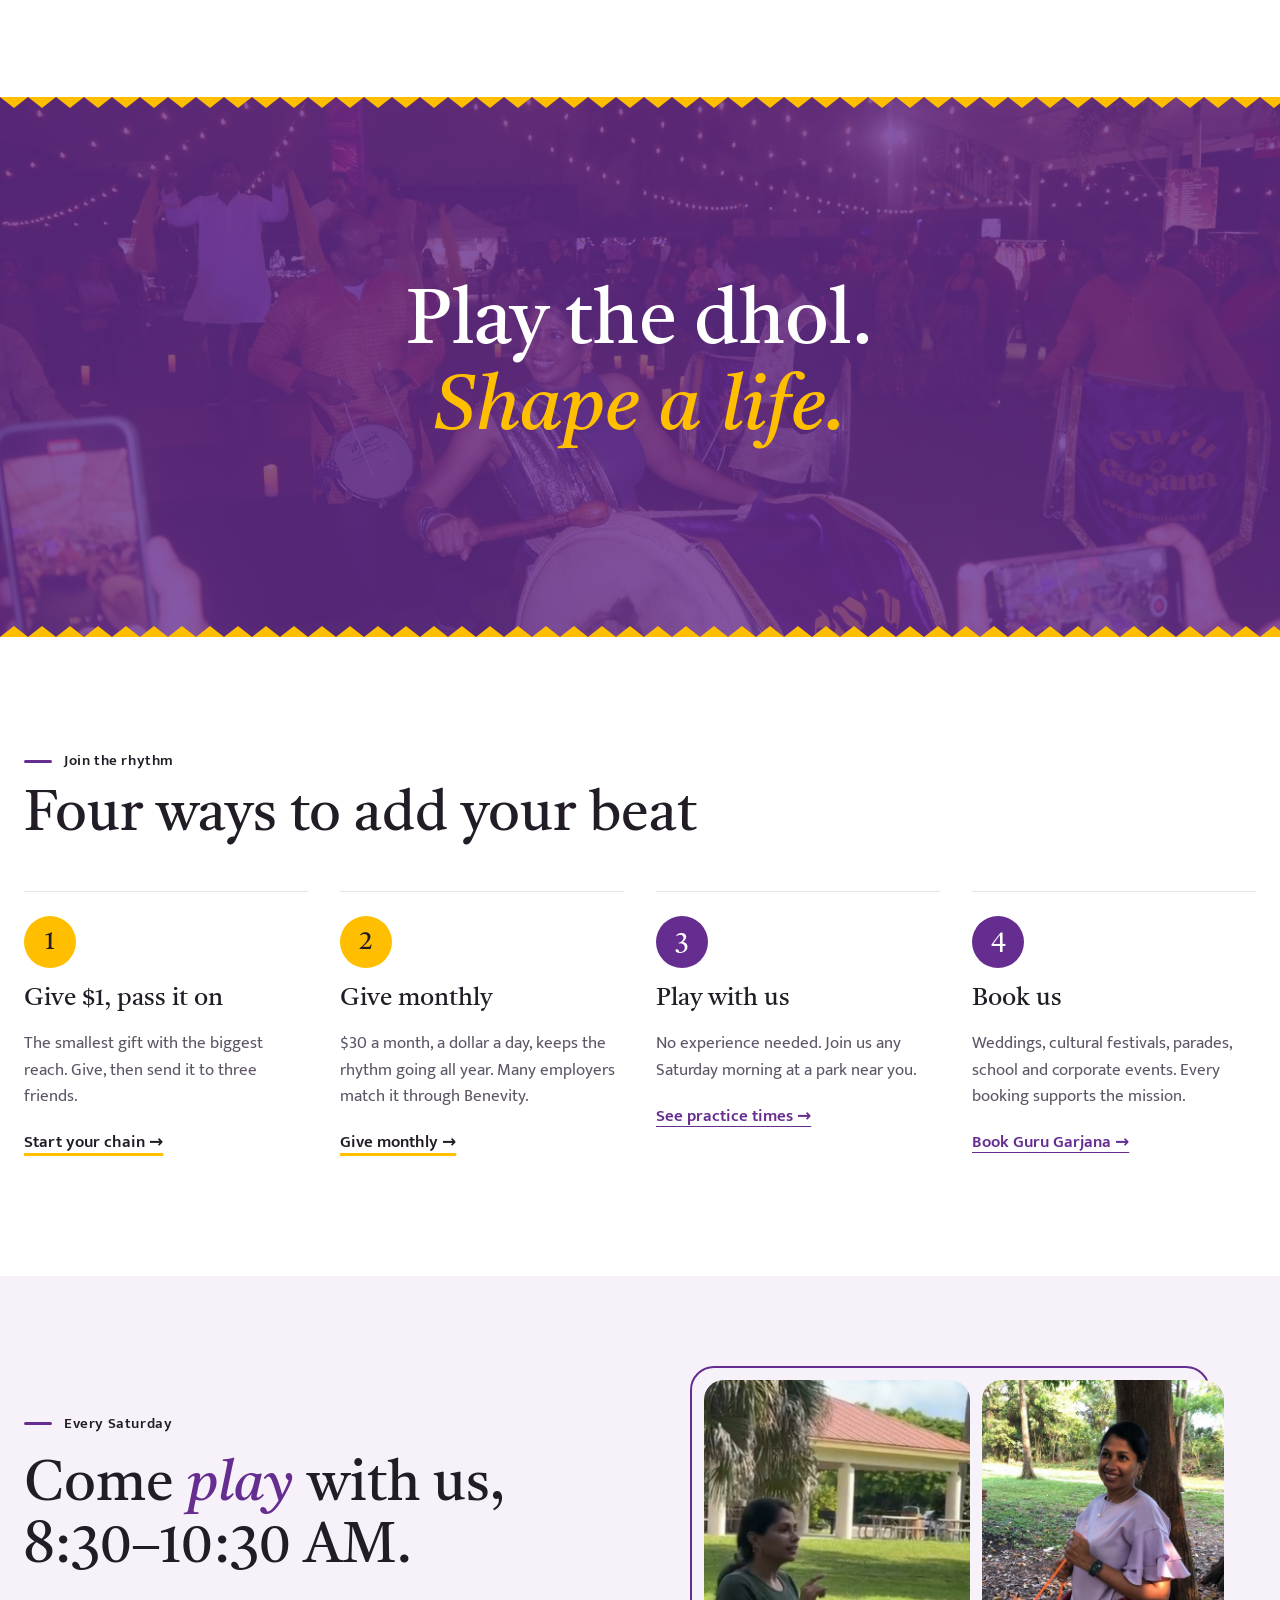
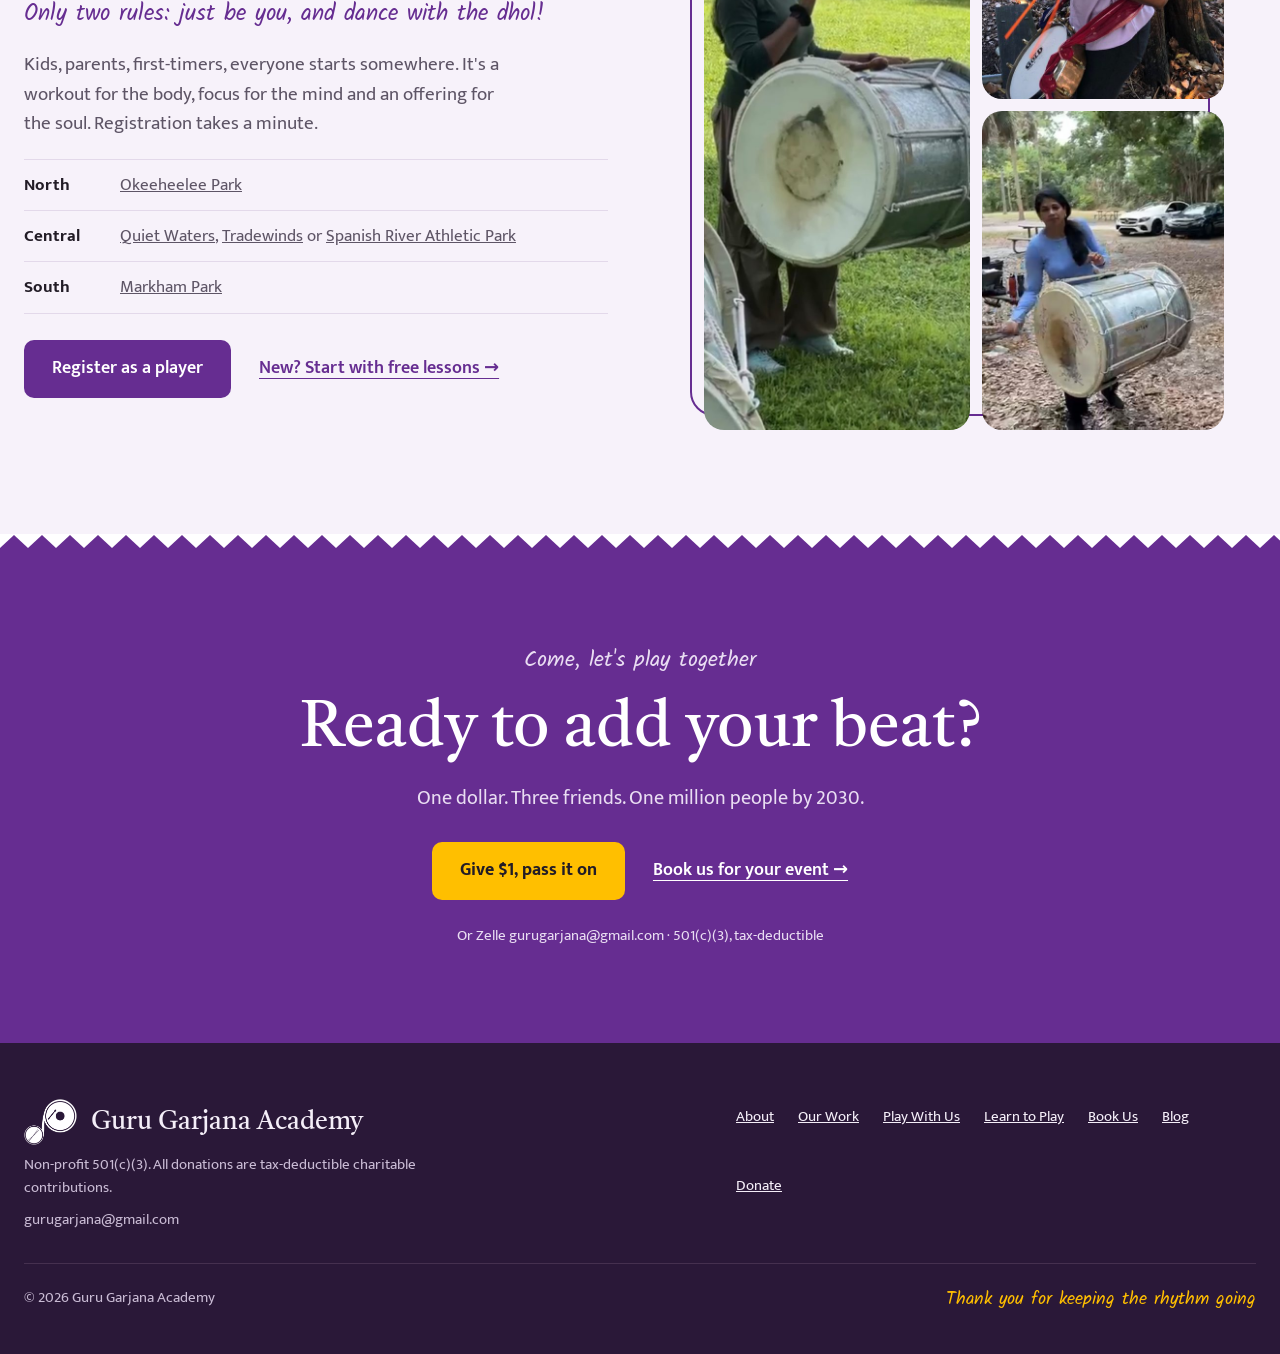
==== commit 16bed842: "Add About, Our Work, Book Us, Learn to Play and Blog pages Rebuild the old site's pages in the curre" ====
--- a/index.html
+++ b/index.html
@@ -38,10 +38,11 @@
 </span>
 </a>
 <div style="display: flex; flex-wrap: wrap; align-items: center; gap: 4px 26px; font-size: 16px">
-<a href="#about" style="color: #221C26; text-decoration: none; padding: 10px 0">About</a>
-<a href="#work" style="color: #221C26; text-decoration: none; padding: 10px 0">Our Work</a>
+<a href="/about-us" style="color: #221C26; text-decoration: none; padding: 10px 0">About</a>
+<a href="/our-work" style="color: #221C26; text-decoration: none; padding: 10px 0">Our Work</a>
 <a href="#join" style="color: #221C26; text-decoration: none; padding: 10px 0">Play With Us</a>
-<a href="#ways" style="color: #221C26; text-decoration: none; padding: 10px 0">Book Us</a>
+<a href="/book-us" style="color: #221C26; text-decoration: none; padding: 10px 0">Book Us</a>
+<a href="/blog" style="color: #221C26; text-decoration: none; padding: 10px 0">Blog</a>
 <a href="/1dollar" style="background: var(--serve); color: #221C26; text-decoration: none; font-weight: 700; padding: 11px 22px; border-radius: 10px">Give $1</a>
 </div>
 </nav>
@@ -286,7 +287,7 @@
 <div aria-hidden="true" style="width: 52px; height: 52px; border-radius: 50%; background: var(--play); color: #FFFFFF; display: flex; align-items: center; justify-content: center; font-family: 'Tiro Devanagari Marathi', Georgia, serif; font-size: 26px">4</div>
 <h3 style="margin: 0; font-family: 'Tiro Devanagari Marathi', Georgia, serif; font-weight: 400; font-size: 25px">Book us</h3>
 <p style="margin: 0; font-size: 17px; color: #5E5566">Weddings, cultural festivals, parades, school and corporate events. Every booking supports the mission.</p>
-<a href="mailto:gurugarjana@gmail.com?subject=Booking%20request%20for%20Guru%20Garjana" style="color: var(--play); font-weight: 600; font-size: 17px; text-underline-offset: 5px; padding: 8px 0">Book Guru Garjana →</a>
+<a href="/book-us" style="color: var(--play); font-weight: 600; font-size: 17px; text-underline-offset: 5px; padding: 8px 0">Book Guru Garjana →</a>
 </div>
 </div>
 </section>
@@ -306,6 +307,7 @@
 </div>
 <div style="display: flex; flex-wrap: wrap; align-items: center; gap: 14px 28px; padding-top: 6px">
 <a href="mailto:gurugarjana@gmail.com?subject=Register%20me%20for%20Saturday%20practice" style="background: var(--play); color: #FFFFFF; text-decoration: none; font-weight: 600; font-size: 18px; padding: 15px 28px; border-radius: 10px">Register as a player</a>
+<a href="/bootstrapping" style="color: var(--play); font-weight: 600; font-size: 18px; text-underline-offset: 5px; padding: 12px 0">New? Start with free lessons →</a>
 </div>
 </div>
 <div style="position: relative; width: 100%; max-width: 520px; justify-self: center">
@@ -358,7 +360,7 @@
 <p style="margin: 0; font-size: 20px; color: #E9DDF2">One dollar. Three friends. One million people by 2030.</p>
 <div style="display: flex; flex-wrap: wrap; justify-content: center; align-items: center; gap: 14px 28px; padding-top: 10px">
 <a href="/1dollar" style="background: var(--serve); color: #221C26; text-decoration: none; font-weight: 700; font-size: 18px; padding: 15px 28px; border-radius: 10px">Give $1, pass it on</a>
-<a href="mailto:gurugarjana@gmail.com?subject=Booking%20request%20for%20Guru%20Garjana" style="color: #FFFFFF; font-weight: 600; font-size: 18px; text-underline-offset: 5px; padding: 12px 0">Book us for your event →</a>
+<a href="/book-us" style="color: #FFFFFF; font-weight: 600; font-size: 18px; text-underline-offset: 5px; padding: 12px 0">Book us for your event →</a>
 </div>
 <div style="font-size: 15px; color: #E9DDF2; padding-top: 6px">Or Zelle gurugarjana@gmail.com · 501(c)(3), tax-deductible</div>
 </div>
@@ -372,10 +374,13 @@
 <div style="color: #C9BBD4">Non-profit 501(c)(3). All donations are tax-deductible charitable contributions.</div>
 <div style="color: #C9BBD4">gurugarjana@gmail.com</div>
 </div>
-<div style="display: flex; flex-wrap: wrap; gap: 6px 24px; align-items: flex-start">
-<a href="#about" style="color: #F4EEF8; padding: 6px 0">About</a>
-<a href="#work" style="color: #F4EEF8; padding: 6px 0">Our Work</a>
+<div style="display: flex; flex-wrap: wrap; gap: 6px 24px; align-items: flex-start; max-width: 520px">
+<a href="/about-us" style="color: #F4EEF8; padding: 6px 0">About</a>
+<a href="/our-work" style="color: #F4EEF8; padding: 6px 0">Our Work</a>
 <a href="#join" style="color: #F4EEF8; padding: 6px 0">Play With Us</a>
+<a href="/bootstrapping" style="color: #F4EEF8; padding: 6px 0">Learn to Play</a>
+<a href="/book-us" style="color: #F4EEF8; padding: 6px 0">Book Us</a>
+<a href="/blog" style="color: #F4EEF8; padding: 6px 0">Blog</a>
 <a href="/1dollar" style="color: #F4EEF8; padding: 6px 0">Donate</a>
 </div>
 <div style="width: 100%; display: flex; flex-wrap: wrap; justify-content: space-between; gap: 8px; border-top: 1px solid #45304F; padding-top: 22px; color: #C9BBD4">
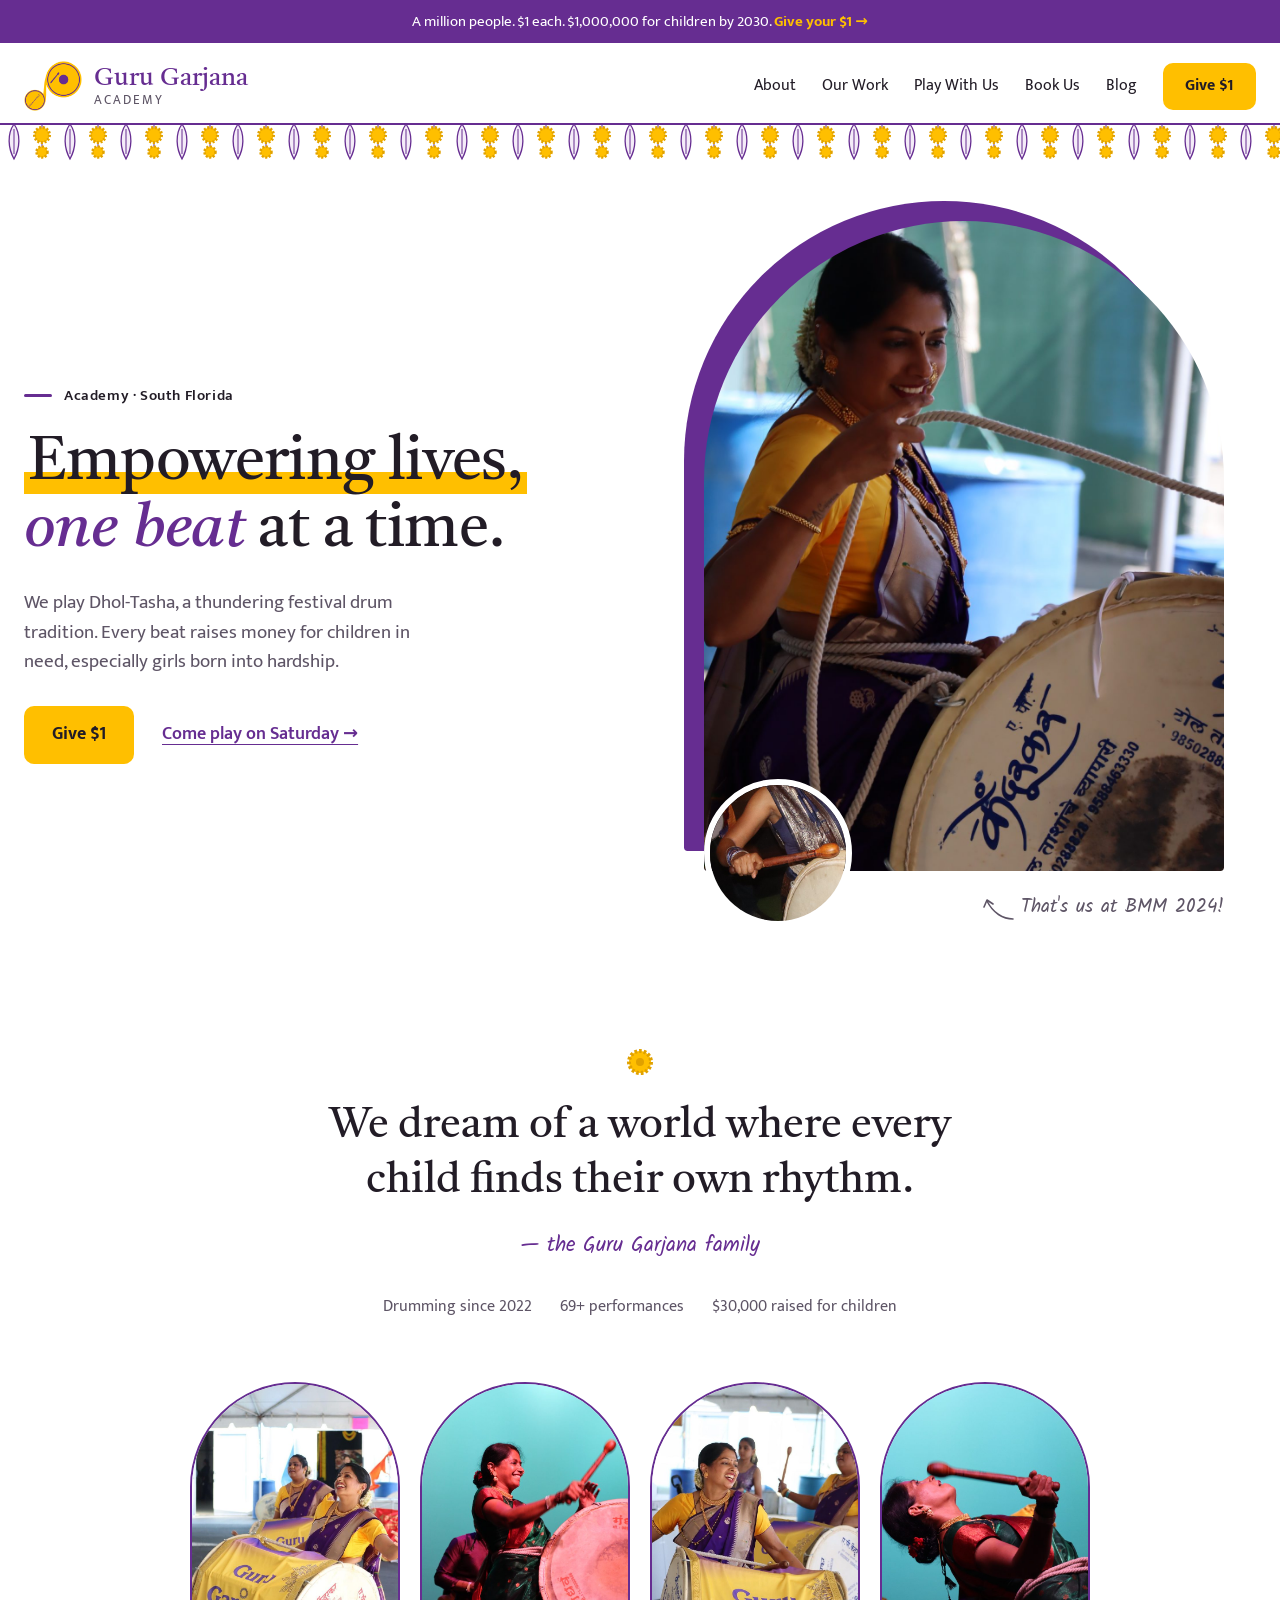
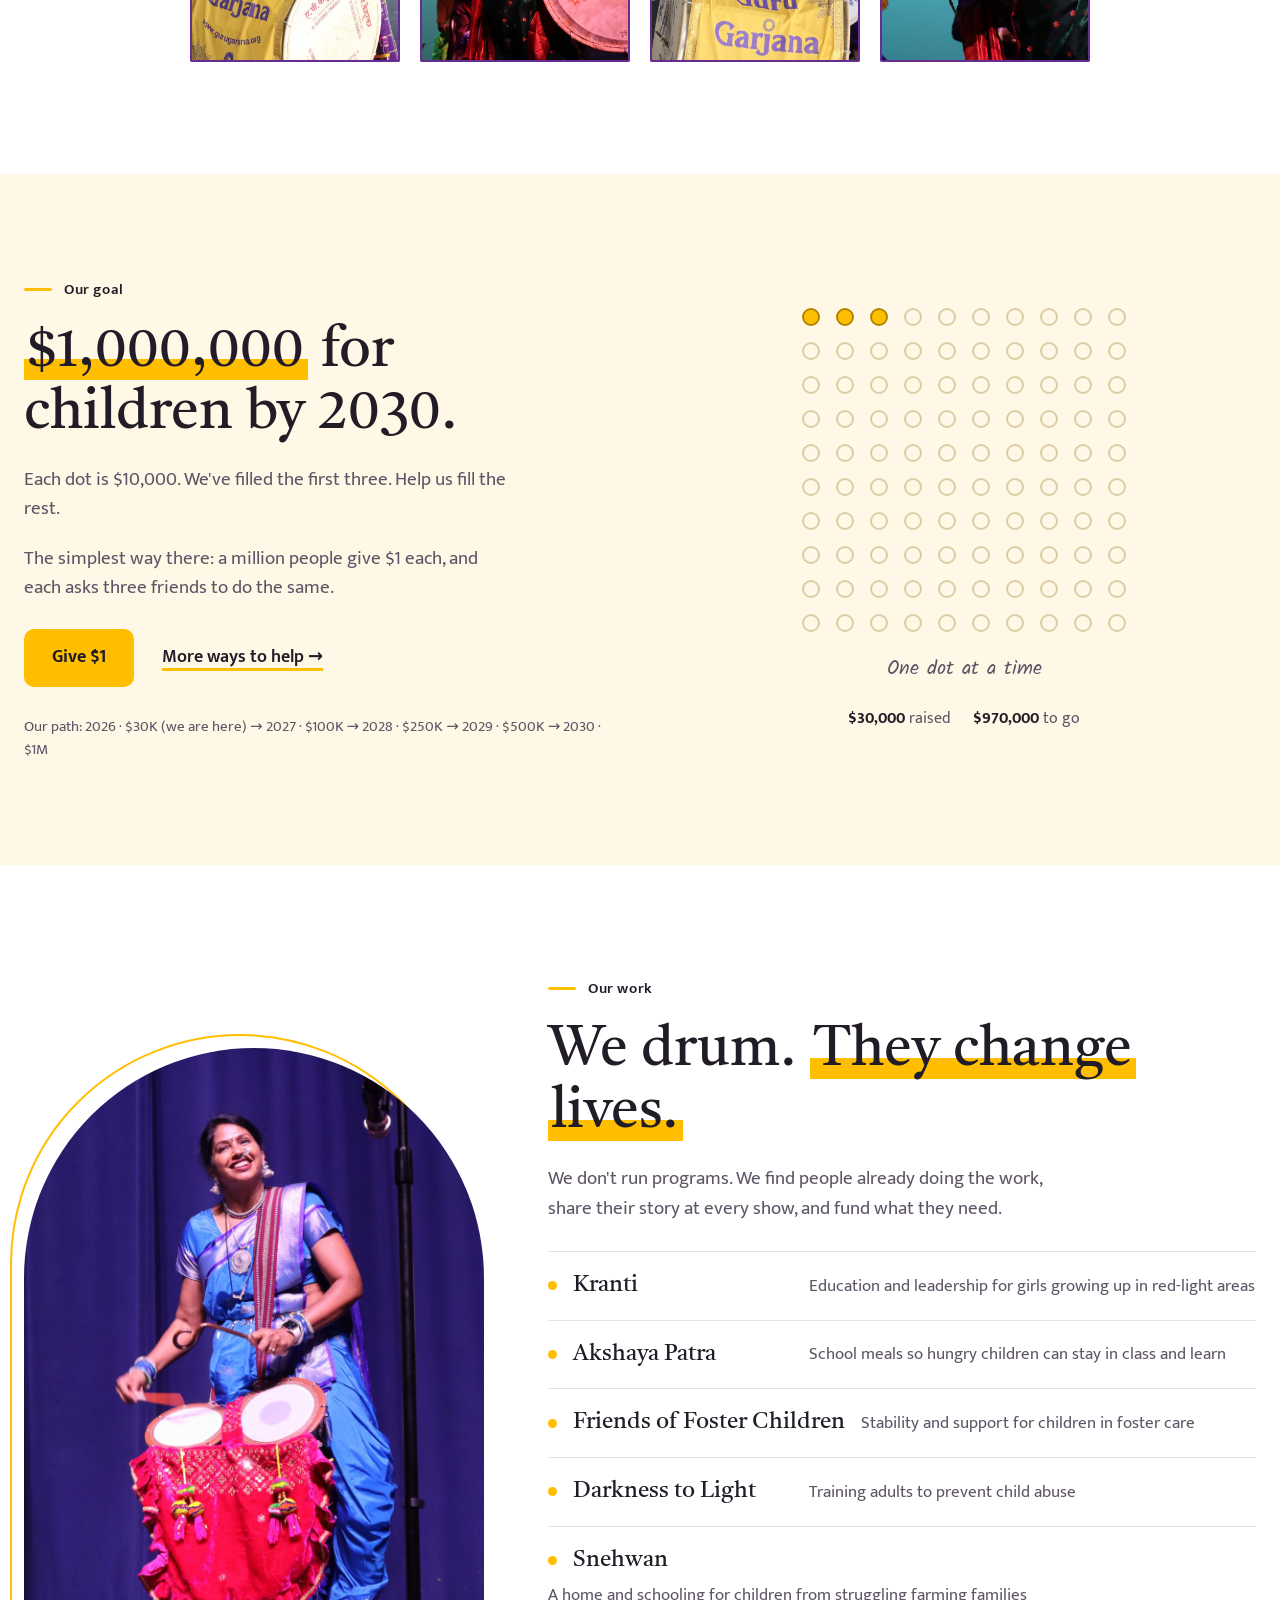
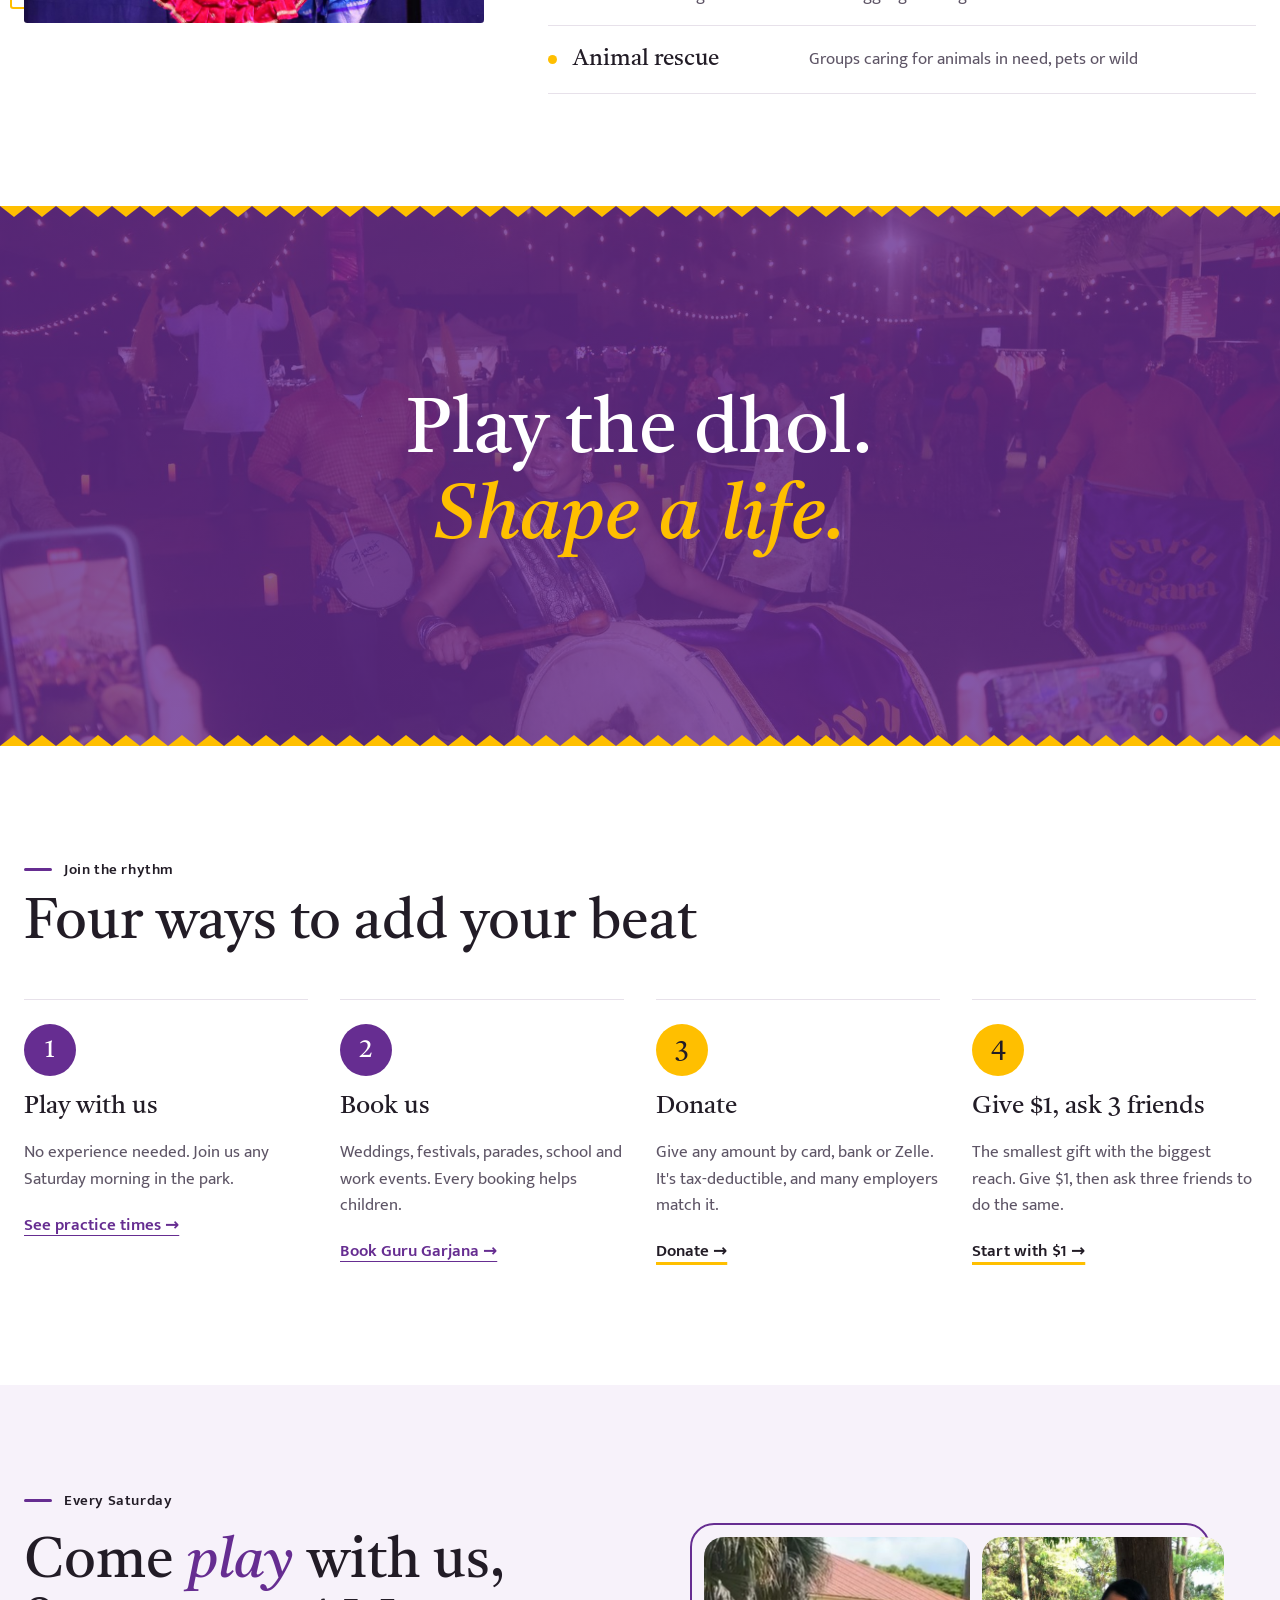
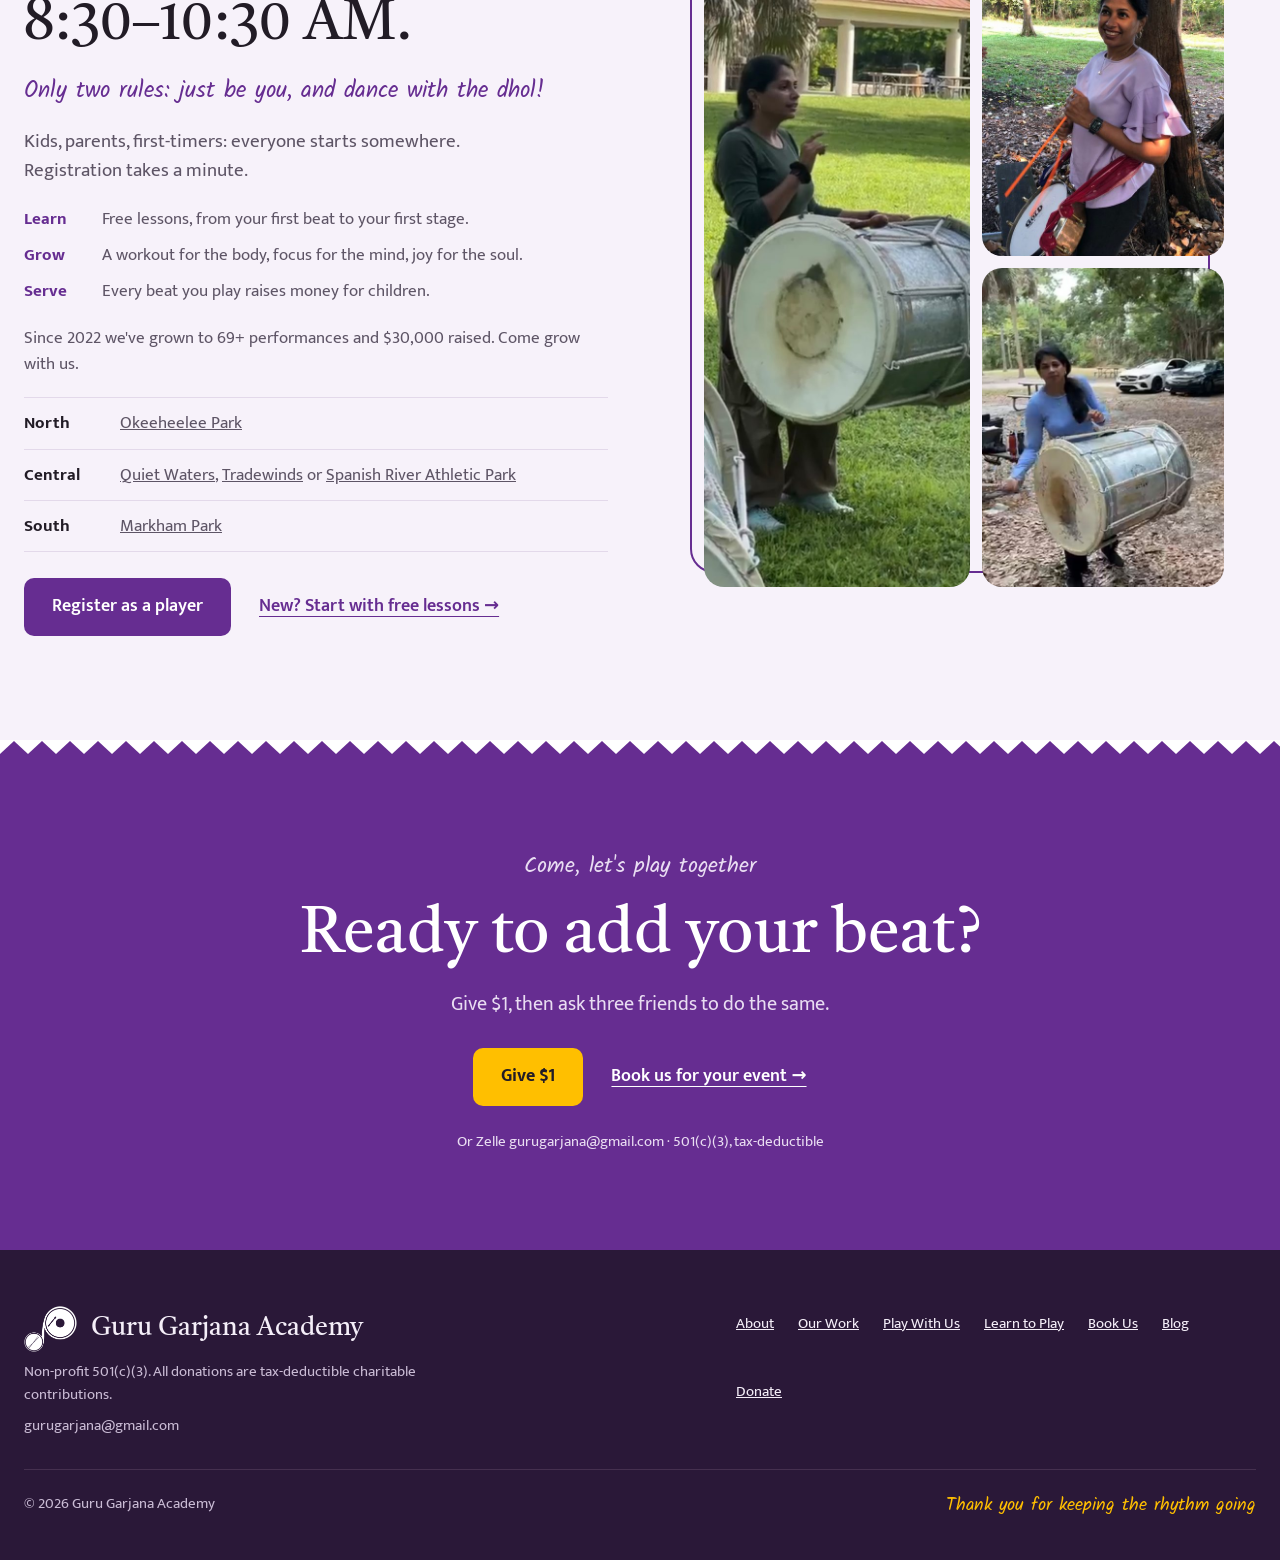
==== commit 43afb69f: "Refresh site copy: clearer $1 ask, new partners, what players get Act on the website feedback. The h" ====
--- a/index.html
+++ b/index.html
@@ -4,13 +4,13 @@
 <meta charset="utf-8">
 <meta name="viewport" content="width=device-width, initial-scale=1">
 <title>Guru Garjana Academy | Empowering lives, one beat at a time</title>
-<meta name="description" content="A South Florida Dhol-Tasha drumming academy raising $1,000,000 for children by 2030. Give $1, pass it on, or come play with us.">
+<meta name="description" content="A South Florida Dhol-Tasha drumming academy raising $1,000,000 for children by 2030. Give $1, ask three friends, or come play with us.">
 <meta name="theme-color" content="#662D91">
 <link rel="canonical" href="https://gurugarjana.org/">
 <meta property="og:type" content="website">
 <meta property="og:site_name" content="Guru Garjana Academy">
 <meta property="og:title" content="Guru Garjana Academy | Empowering lives, one beat at a time">
-<meta property="og:description" content="A South Florida Dhol-Tasha drumming academy raising $1,000,000 for children by 2030. Give $1, pass it on, or come play with us.">
+<meta property="og:description" content="A South Florida Dhol-Tasha drumming academy raising $1,000,000 for children by 2030. Give $1, ask three friends, or come play with us.">
 <meta property="og:url" content="https://gurugarjana.org/">
 <meta property="og:image" content="https://gurugarjana.org/assets/img/og-image.jpg">
 <meta name="twitter:card" content="summary_large_image">
@@ -25,7 +25,7 @@
 <div style="font-family: 'Mukta', system-ui, sans-serif; color: #221C26; background: #FFFFFF; width: 100%; line-height: 1.55">
 
 <!-- ANNOUNCEMENT (serve) -->
-<a href="/1dollar" style="display: block; background: var(--play); color: #FFFFFF; text-decoration: none; text-align: center; font-size: 15px; padding: 10px 24px">One million people × $1 = $1,000,000 for children by 2030. <strong style="color: var(--serve)">Give $1 and pass it on →</strong></a>
+<a href="/1dollar" style="display: block; background: var(--play); color: #FFFFFF; text-decoration: none; text-align: center; font-size: 15px; padding: 10px 24px">A million people. $1 each. $1,000,000 for children by 2030. <strong style="color: var(--serve)">Give your $1 →</strong></a>
 
 <!-- HEADER -->
 <header style="background: #FFFFFF">
@@ -67,10 +67,10 @@
 <section id="top" style="max-width: 1240px; margin: 0 auto; padding: 56px 24px 104px; display: grid; grid-template-columns: repeat(auto-fit, minmax(min(100%, 440px), 1fr)); gap: 64px; align-items: center">
 <div style="display: flex; flex-direction: column; gap: 24px">
 <div style="display: flex; align-items: center; gap: 12px; font-size: 15px; font-weight: 600; letter-spacing: .04em"><span aria-hidden="true" style="width: 28px; height: 3px; border-radius: 2px; background: var(--play)"></span>Academy · South Florida</div>
-<h1 style="margin: 0; font-family: 'Tiro Devanagari Marathi', Georgia, serif; font-weight: 400; font-size: clamp(46px, 6vw, 82px); line-height: 1.06; letter-spacing: -.01em; text-wrap: balance"><span style="background: linear-gradient(transparent 64%, var(--serve) 64%); -webkit-box-decoration-break: clone; box-decoration-break: clone; padding: 0 .06em">Empowering lives,</span> <em style="color: var(--play)">one beat</em> at a time.</h1>
-<p style="margin: 0; font-size: 19px; color: #5E5566; max-width: 38ch">We play Dhol-Tasha, a thundering traditional festival drumming art. Every beat raises money and hope for underprivileged children around the world, especially girls born into the hardest circumstances.</p>
+<h1 style="margin: 0; font-family: 'Tiro Devanagari Marathi', Georgia, serif; font-weight: 400; font-size: clamp(36px, 4.8vw, 68px); line-height: 1.08; letter-spacing: -.01em"><span style="display: block"><span style="background: linear-gradient(transparent 64%, var(--serve) 64%); -webkit-box-decoration-break: clone; box-decoration-break: clone; padding: 0 .06em">Empowering lives,</span></span><span style="display: block"><em style="color: var(--play)">one beat</em> at a time.</span></h1>
+<p style="margin: 0; font-size: 19px; color: #5E5566; max-width: 38ch">We play Dhol-Tasha, a thundering festival drum tradition. Every beat raises money for children in need, especially girls born into hardship.</p>
 <div style="display: flex; flex-wrap: wrap; align-items: center; gap: 14px 28px; padding-top: 6px">
-<a href="/1dollar" style="background: var(--serve); color: #221C26; text-decoration: none; font-weight: 700; font-size: 18px; padding: 15px 28px; border-radius: 10px">Give $1, pass it on</a>
+<a href="/1dollar" style="background: var(--serve); color: #221C26; text-decoration: none; font-weight: 700; font-size: 18px; padding: 15px 28px; border-radius: 10px">Give $1</a>
 <a href="#join" style="color: var(--play); font-weight: 600; font-size: 18px; text-underline-offset: 5px; padding: 12px 0">Come play on Saturday →</a>
 </div>
 </div>
@@ -88,11 +88,11 @@
 <!-- ABOUT / VISION -->
 <section id="about" style="max-width: 900px; margin: 0 auto; padding: 16px 24px 112px; display: flex; flex-direction: column; align-items: center; gap: 22px; text-align: center">
 <svg width="30" height="30" viewBox="0 0 30 30" aria-hidden="true"><circle cx="15" cy="15" r="11" fill="#FFBF00" stroke="#E0A100" stroke-width="4" stroke-dasharray="2.6 2"></circle><circle cx="15" cy="15" r="4" fill="#E0A100"></circle></svg>
-<p style="margin: 0; font-family: 'Tiro Devanagari Marathi', Georgia, serif; font-size: clamp(28px, 3.4vw, 42px); line-height: 1.3; text-wrap: balance">We dream of a world where every child's dreams can find their own unique rhythm.</p>
+<p style="margin: 0; font-family: 'Tiro Devanagari Marathi', Georgia, serif; font-size: clamp(28px, 3.4vw, 42px); line-height: 1.3; text-wrap: balance">We dream of a world where every child finds their own rhythm.</p>
 <div style="font-family: 'Kalam', cursive; font-size: 21px; color: var(--play)">— the Guru Garjana family</div>
 <div style="display: flex; flex-wrap: wrap; justify-content: center; gap: 6px 28px; font-size: 16px; color: #5E5566; padding-top: 10px">
 <span>Drumming since 2022</span>
-<span>48 performances</span>
+<span>69+ performances</span>
 <span>$30,000 raised for children</span>
 </div>
 <div style="width: 100%; display: grid; grid-template-columns: repeat(auto-fit, minmax(min(100%, 140px), 1fr)); gap: 20px; padding-top: 40px">
@@ -109,11 +109,11 @@
 <div style="display: flex; flex-direction: column; gap: 20px">
 <div style="display: flex; align-items: center; gap: 12px; font-size: 15px; font-weight: 600; letter-spacing: .04em"><span aria-hidden="true" style="width: 28px; height: 3px; border-radius: 2px; background: var(--serve)"></span>Our goal</div>
 <h2 style="margin: 0; font-family: 'Tiro Devanagari Marathi', Georgia, serif; font-weight: 400; font-size: clamp(38px, 4.4vw, 60px); line-height: 1.1"><span style="background: linear-gradient(transparent 64%, var(--serve) 64%); -webkit-box-decoration-break: clone; box-decoration-break: clone; padding: 0 .06em">$1,000,000</span> for children by 2030.</h2>
-<p style="margin: 0; font-size: 19px; color: #5E5566; max-width: 44ch">Every big pattern begins with a few dots. Each dot here is $10,000. Together we have placed the first three. Help us finish the pattern.</p>
-<p style="margin: 0; font-size: 19px; color: #5E5566; max-width: 44ch">The simplest way there: one million people giving $1 each, and each one passing it to three friends.</p>
+<p style="margin: 0; font-size: 19px; color: #5E5566; max-width: 44ch">Each dot is $10,000. We've filled the first three. Help us fill the rest.</p>
+<p style="margin: 0; font-size: 19px; color: #5E5566; max-width: 44ch">The simplest way there: a million people give $1 each, and each asks three friends to do the same.</p>
 <div style="display: flex; flex-wrap: wrap; align-items: center; gap: 14px 28px; padding-top: 6px">
-<a href="/1dollar" style="background: var(--serve); color: #221C26; text-decoration: none; font-weight: 700; font-size: 18px; padding: 15px 28px; border-radius: 10px">Give $1, pass it on</a>
-<a href="#ways" style="color: #221C26; font-weight: 600; font-size: 18px; text-decoration-color: var(--serve); text-decoration-thickness: 3px; text-underline-offset: 6px; padding: 12px 0">More ways to give →</a>
+<a href="/1dollar" style="background: var(--serve); color: #221C26; text-decoration: none; font-weight: 700; font-size: 18px; padding: 15px 28px; border-radius: 10px">Give $1</a>
+<a href="#ways" style="color: #221C26; font-weight: 600; font-size: 18px; text-decoration-color: var(--serve); text-decoration-thickness: 3px; text-underline-offset: 6px; padding: 12px 0">More ways to help →</a>
 </div>
 <div style="font-size: 15px; color: #5E5566; padding-top: 8px">Our path: 2026 · $30K (we are here) → 2027 · $100K → 2028 · $250K → 2029 · $500K → 2030 · $1M</div>
 </div>
@@ -235,12 +235,14 @@
 <div style="flex: 1.4 1 480px; min-width: 0; display: flex; flex-direction: column; gap: 20px">
 <div style="display: flex; align-items: center; gap: 12px; font-size: 15px; font-weight: 600; letter-spacing: .04em"><span aria-hidden="true" style="width: 28px; height: 3px; border-radius: 2px; background: var(--serve)"></span>Our work</div>
 <h2 style="margin: 0; font-family: 'Tiro Devanagari Marathi', Georgia, serif; font-weight: 400; font-size: clamp(38px, 4.4vw, 60px); line-height: 1.1">We drum. <span style="background: linear-gradient(transparent 64%, var(--serve) 64%); -webkit-box-decoration-break: clone; box-decoration-break: clone; padding: 0 .06em">They change lives.</span></h2>
-<p style="margin: 0; font-size: 19px; color: #5E5566; max-width: 48ch">We don't run programs ourselves. We find the organizations already doing the work on the ground, tell their story at every performance, and fund what they need.</p>
+<p style="margin: 0; font-size: 19px; color: #5E5566; max-width: 48ch">We don't run programs. We find people already doing the work, share their story at every show, and fund what they need.</p>
 <div style="display: flex; flex-direction: column; padding-top: 8px">
 <div style="border-top: 1px solid #E7E1EA; padding: 16px 0; display: flex; flex-wrap: wrap; align-items: center; gap: 4px 16px"><span aria-hidden="true" style="width: 9px; height: 9px; border-radius: 50%; background: var(--serve); flex-shrink: 0"></span><span style="font-family: 'Tiro Devanagari Marathi', Georgia, serif; font-size: 23px; min-width: 220px">Kranti</span><span style="font-size: 17px; color: #5E5566">Education and leadership for girls growing up in red-light areas</span></div>
 <div style="border-top: 1px solid #E7E1EA; padding: 16px 0; display: flex; flex-wrap: wrap; align-items: center; gap: 4px 16px"><span aria-hidden="true" style="width: 9px; height: 9px; border-radius: 50%; background: var(--serve); flex-shrink: 0"></span><span style="font-family: 'Tiro Devanagari Marathi', Georgia, serif; font-size: 23px; min-width: 220px">Akshaya Patra</span><span style="font-size: 17px; color: #5E5566">School meals so hungry children can stay in class and learn</span></div>
 <div style="border-top: 1px solid #E7E1EA; padding: 16px 0; display: flex; flex-wrap: wrap; align-items: center; gap: 4px 16px"><span aria-hidden="true" style="width: 9px; height: 9px; border-radius: 50%; background: var(--serve); flex-shrink: 0"></span><span style="font-family: 'Tiro Devanagari Marathi', Georgia, serif; font-size: 23px; min-width: 220px">Friends of Foster Children</span><span style="font-size: 17px; color: #5E5566">Stability and support for children in foster care</span></div>
-<div style="border-top: 1px solid #E7E1EA; border-bottom: 1px solid #E7E1EA; padding: 16px 0; display: flex; flex-wrap: wrap; align-items: center; gap: 4px 16px"><span aria-hidden="true" style="width: 9px; height: 9px; border-radius: 50%; background: var(--serve); flex-shrink: 0"></span><span style="font-family: 'Tiro Devanagari Marathi', Georgia, serif; font-size: 23px; min-width: 220px">Darkness to Light</span><span style="font-size: 17px; color: #5E5566">Training adults to prevent child abuse</span></div>
+<div style="border-top: 1px solid #E7E1EA; padding: 16px 0; display: flex; flex-wrap: wrap; align-items: center; gap: 4px 16px"><span aria-hidden="true" style="width: 9px; height: 9px; border-radius: 50%; background: var(--serve); flex-shrink: 0"></span><span style="font-family: 'Tiro Devanagari Marathi', Georgia, serif; font-size: 23px; min-width: 220px">Darkness to Light</span><span style="font-size: 17px; color: #5E5566">Training adults to prevent child abuse</span></div>
+<div style="border-top: 1px solid #E7E1EA; padding: 16px 0; display: flex; flex-wrap: wrap; align-items: center; gap: 4px 16px"><span aria-hidden="true" style="width: 9px; height: 9px; border-radius: 50%; background: var(--serve); flex-shrink: 0"></span><span style="font-family: 'Tiro Devanagari Marathi', Georgia, serif; font-size: 23px; min-width: 220px">Snehwan</span><span style="font-size: 17px; color: #5E5566">A home and schooling for children from struggling farming families</span></div>
+<div style="border-top: 1px solid #E7E1EA; border-bottom: 1px solid #E7E1EA; padding: 16px 0; display: flex; flex-wrap: wrap; align-items: center; gap: 4px 16px"><span aria-hidden="true" style="width: 9px; height: 9px; border-radius: 50%; background: var(--serve); flex-shrink: 0"></span><span style="font-family: 'Tiro Devanagari Marathi', Georgia, serif; font-size: 23px; min-width: 220px">Animal rescue</span><span style="font-size: 17px; color: #5E5566">Groups caring for animals in need, pets or wild</span></div>
 </div>
 </div>
 </section>
@@ -266,28 +268,28 @@
 </div>
 <div style="display: grid; grid-template-columns: repeat(auto-fit, minmax(min(100%, 250px), 1fr)); gap: 40px 32px">
 <div style="border-top: 1px solid #E7E1EA; padding-top: 24px; display: flex; flex-direction: column; gap: 12px">
-<div aria-hidden="true" style="width: 52px; height: 52px; border-radius: 50%; background: var(--serve); color: #221C26; display: flex; align-items: center; justify-content: center; font-family: 'Tiro Devanagari Marathi', Georgia, serif; font-size: 26px">1</div>
-<h3 style="margin: 0; font-family: 'Tiro Devanagari Marathi', Georgia, serif; font-weight: 400; font-size: 25px">Give $1, pass it on</h3>
-<p style="margin: 0; font-size: 17px; color: #5E5566">The smallest gift with the biggest reach. Give, then send it to three friends.</p>
-<a href="/1dollar" style="color: #221C26; font-weight: 600; font-size: 17px; text-decoration-color: var(--serve); text-decoration-thickness: 3px; text-underline-offset: 6px; padding: 8px 0">Start your chain →</a>
+<div aria-hidden="true" style="width: 52px; height: 52px; border-radius: 50%; background: var(--play); color: #FFFFFF; display: flex; align-items: center; justify-content: center; font-family: 'Tiro Devanagari Marathi', Georgia, serif; font-size: 26px">1</div>
+<h3 style="margin: 0; font-family: 'Tiro Devanagari Marathi', Georgia, serif; font-weight: 400; font-size: 25px">Play with us</h3>
+<p style="margin: 0; font-size: 17px; color: #5E5566">No experience needed. Join us any Saturday morning in the park.</p>
+<a href="#join" style="color: var(--play); font-weight: 600; font-size: 17px; text-underline-offset: 5px; padding: 8px 0">See practice times →</a>
 </div>
 <div style="border-top: 1px solid #E7E1EA; padding-top: 24px; display: flex; flex-direction: column; gap: 12px">
-<div aria-hidden="true" style="width: 52px; height: 52px; border-radius: 50%; background: var(--serve); color: #221C26; display: flex; align-items: center; justify-content: center; font-family: 'Tiro Devanagari Marathi', Georgia, serif; font-size: 26px">2</div>
-<h3 style="margin: 0; font-family: 'Tiro Devanagari Marathi', Georgia, serif; font-weight: 400; font-size: 25px">Give monthly</h3>
-<p style="margin: 0; font-size: 17px; color: #5E5566">$30 a month, a dollar a day, keeps the rhythm going all year. Many employers match it through Benevity.</p>
-<a href="https://www.zeffy.com/en-US/donation-form/donate-to-make-a-difference-20014" style="color: #221C26; font-weight: 600; font-size: 17px; text-decoration-color: var(--serve); text-decoration-thickness: 3px; text-underline-offset: 6px; padding: 8px 0">Give monthly →</a>
+<div aria-hidden="true" style="width: 52px; height: 52px; border-radius: 50%; background: var(--play); color: #FFFFFF; display: flex; align-items: center; justify-content: center; font-family: 'Tiro Devanagari Marathi', Georgia, serif; font-size: 26px">2</div>
+<h3 style="margin: 0; font-family: 'Tiro Devanagari Marathi', Georgia, serif; font-weight: 400; font-size: 25px">Book us</h3>
+<p style="margin: 0; font-size: 17px; color: #5E5566">Weddings, festivals, parades, school and work events. Every booking helps children.</p>
+<a href="/book-us" style="color: var(--play); font-weight: 600; font-size: 17px; text-underline-offset: 5px; padding: 8px 0">Book Guru Garjana →</a>
 </div>
 <div style="border-top: 1px solid #E7E1EA; padding-top: 24px; display: flex; flex-direction: column; gap: 12px">
-<div aria-hidden="true" style="width: 52px; height: 52px; border-radius: 50%; background: var(--play); color: #FFFFFF; display: flex; align-items: center; justify-content: center; font-family: 'Tiro Devanagari Marathi', Georgia, serif; font-size: 26px">3</div>
-<h3 style="margin: 0; font-family: 'Tiro Devanagari Marathi', Georgia, serif; font-weight: 400; font-size: 25px">Play with us</h3>
-<p style="margin: 0; font-size: 17px; color: #5E5566">No experience needed. Join us any Saturday morning at a park near you.</p>
-<a href="#join" style="color: var(--play); font-weight: 600; font-size: 17px; text-underline-offset: 5px; padding: 8px 0">See practice times →</a>
+<div aria-hidden="true" style="width: 52px; height: 52px; border-radius: 50%; background: var(--serve); color: #221C26; display: flex; align-items: center; justify-content: center; font-family: 'Tiro Devanagari Marathi', Georgia, serif; font-size: 26px">3</div>
+<h3 style="margin: 0; font-family: 'Tiro Devanagari Marathi', Georgia, serif; font-weight: 400; font-size: 25px">Donate</h3>
+<p style="margin: 0; font-size: 17px; color: #5E5566">Give any amount by card, bank or Zelle. It's tax-deductible, and many employers match it.</p>
+<a href="https://www.zeffy.com/en-US/donation-form/donate-to-make-a-difference-20014" style="color: #221C26; font-weight: 600; font-size: 17px; text-decoration-color: var(--serve); text-decoration-thickness: 3px; text-underline-offset: 6px; padding: 8px 0">Donate →</a>
 </div>
 <div style="border-top: 1px solid #E7E1EA; padding-top: 24px; display: flex; flex-direction: column; gap: 12px">
-<div aria-hidden="true" style="width: 52px; height: 52px; border-radius: 50%; background: var(--play); color: #FFFFFF; display: flex; align-items: center; justify-content: center; font-family: 'Tiro Devanagari Marathi', Georgia, serif; font-size: 26px">4</div>
-<h3 style="margin: 0; font-family: 'Tiro Devanagari Marathi', Georgia, serif; font-weight: 400; font-size: 25px">Book us</h3>
-<p style="margin: 0; font-size: 17px; color: #5E5566">Weddings, cultural festivals, parades, school and corporate events. Every booking supports the mission.</p>
-<a href="/book-us" style="color: var(--play); font-weight: 600; font-size: 17px; text-underline-offset: 5px; padding: 8px 0">Book Guru Garjana →</a>
+<div aria-hidden="true" style="width: 52px; height: 52px; border-radius: 50%; background: var(--serve); color: #221C26; display: flex; align-items: center; justify-content: center; font-family: 'Tiro Devanagari Marathi', Georgia, serif; font-size: 26px">4</div>
+<h3 style="margin: 0; font-family: 'Tiro Devanagari Marathi', Georgia, serif; font-weight: 400; font-size: 25px">Give $1, ask 3 friends</h3>
+<p style="margin: 0; font-size: 17px; color: #5E5566">The smallest gift with the biggest reach. Give $1, then ask three friends to do the same.</p>
+<a href="/1dollar" style="color: #221C26; font-weight: 600; font-size: 17px; text-decoration-color: var(--serve); text-decoration-thickness: 3px; text-underline-offset: 6px; padding: 8px 0">Start with $1 →</a>
 </div>
 </div>
 </section>
@@ -299,7 +301,13 @@
 <div style="display: flex; align-items: center; gap: 12px; font-size: 15px; font-weight: 600; letter-spacing: .04em"><span aria-hidden="true" style="width: 28px; height: 3px; border-radius: 2px; background: var(--play)"></span>Every Saturday</div>
 <h2 style="margin: 0; font-family: 'Tiro Devanagari Marathi', Georgia, serif; font-weight: 400; font-size: clamp(38px, 4.4vw, 60px); line-height: 1.1">Come <em style="color: var(--play)">play</em> with us, 8:30–10:30 AM.</h2>
 <div style="font-family: 'Kalam', cursive; font-size: 23px; line-height: 1.35; color: var(--play)">Only two rules: just be you, and dance with the dhol!</div>
-<p style="margin: 0; font-size: 19px; color: #5E5566; max-width: 44ch">Kids, parents, first-timers, everyone starts somewhere. It's a workout for the body, focus for the mind and an offering for the soul. Registration takes a minute.</p>
+<p style="margin: 0; font-size: 19px; color: #5E5566; max-width: 44ch">Kids, parents, first-timers: everyone starts somewhere. Registration takes a minute.</p>
+<div style="display: flex; flex-direction: column; gap: 10px; font-size: 17px">
+<div style="display: flex; gap: 14px; align-items: baseline"><strong style="min-width: 64px; color: var(--play)">Learn</strong><span style="color: #5E5566">Free lessons, from your first beat to your first stage.</span></div>
+<div style="display: flex; gap: 14px; align-items: baseline"><strong style="min-width: 64px; color: var(--play)">Grow</strong><span style="color: #5E5566">A workout for the body, focus for the mind, joy for the soul.</span></div>
+<div style="display: flex; gap: 14px; align-items: baseline"><strong style="min-width: 64px; color: var(--play)">Serve</strong><span style="color: #5E5566">Every beat you play raises money for children.</span></div>
+</div>
+<p style="margin: 0; font-size: 17px; color: #5E5566">Since 2022 we've grown to 69+ performances and $30,000 raised. Come grow with us.</p>
 <div style="display: flex; flex-direction: column; font-size: 17px">
 <div style="border-top: 1px solid #E3D9EA; padding: 12px 0; display: flex; flex-wrap: wrap; gap: 2px 16px"><strong style="min-width: 80px">North</strong><span><a href="https://www.google.com/maps/search/?api=1&amp;query=Okeeheelee%20Park%2C%20Florida" style="color: #5E5566">Okeeheelee Park</a></span></div>
 <div style="border-top: 1px solid #E3D9EA; padding: 12px 0; display: flex; flex-wrap: wrap; gap: 2px 16px"><strong style="min-width: 80px">Central</strong><span style="color: #5E5566"><a href="https://www.google.com/maps/search/?api=1&amp;query=Quiet%20Waters%20Park%2C%20Florida" style="color: #5E5566">Quiet Waters</a>, <a href="https://www.google.com/maps/search/?api=1&amp;query=Tradewinds%20Park%2C%20Florida" style="color: #5E5566">Tradewinds</a> or <a href="https://www.google.com/maps/search/?api=1&amp;query=Spanish%20River%20Athletic%20Park%2C%20Florida" style="color: #5E5566">Spanish River Athletic Park</a></span></div>
@@ -357,9 +365,9 @@
 <div style="max-width: 860px; margin: 0 auto; padding: 96px 24px; display: flex; flex-direction: column; align-items: center; gap: 18px; text-align: center">
 <div style="font-family: 'Kalam', cursive; font-size: 22px; color: #E9DDF2">Come, let's play together</div>
 <h2 style="margin: 0; font-family: 'Tiro Devanagari Marathi', Georgia, serif; font-weight: 400; font-size: clamp(40px, 5vw, 66px); line-height: 1.08">Ready to add your beat?</h2>
-<p style="margin: 0; font-size: 20px; color: #E9DDF2">One dollar. Three friends. One million people by 2030.</p>
+<p style="margin: 0; font-size: 20px; color: #E9DDF2">Give $1, then ask three friends to do the same.</p>
 <div style="display: flex; flex-wrap: wrap; justify-content: center; align-items: center; gap: 14px 28px; padding-top: 10px">
-<a href="/1dollar" style="background: var(--serve); color: #221C26; text-decoration: none; font-weight: 700; font-size: 18px; padding: 15px 28px; border-radius: 10px">Give $1, pass it on</a>
+<a href="/1dollar" style="background: var(--serve); color: #221C26; text-decoration: none; font-weight: 700; font-size: 18px; padding: 15px 28px; border-radius: 10px">Give $1</a>
 <a href="/book-us" style="color: #FFFFFF; font-weight: 600; font-size: 18px; text-underline-offset: 5px; padding: 12px 0">Book us for your event →</a>
 </div>
 <div style="font-size: 15px; color: #E9DDF2; padding-top: 6px">Or Zelle gurugarjana@gmail.com · 501(c)(3), tax-deductible</div>
--- a/assets/css/styles.css
+++ b/assets/css/styles.css
@@ -63,3 +63,61 @@
   outline: 3px solid var(--play);
   outline-offset: 3px;
 }
+
+/* book-us: performance request form */
+.form-grid {
+  display: grid;
+  grid-template-columns: repeat(auto-fit, minmax(min(100%, 240px), 1fr));
+  gap: 20px 20px;
+}
+.field { display: flex; flex-direction: column; gap: 6px; min-width: 0; }
+.field--wide { grid-column: 1 / -1; }
+.field label, .field-label { font-size: 15px; font-weight: 600; color: #221C26; }
+.field input:not([type="radio"]), .field select, .field textarea {
+  width: 100%;
+  box-sizing: border-box;
+  min-height: 48px;
+  padding: 11px 14px;
+  font-family: inherit;
+  font-size: 17px;
+  color: #221C26;
+  background: #FFFFFF;
+  border: 1.5px solid #B7AEBE;
+  border-radius: 10px;
+}
+.field textarea { resize: vertical; line-height: 1.5; }
+.field input:focus-visible, .field select:focus-visible, .field textarea:focus-visible {
+  outline: 3px solid var(--play);
+  outline-offset: 1px;
+  border-color: var(--play);
+}
+.field [aria-invalid="true"] { border-color: #B3261E; }
+.choices { display: flex; flex-wrap: wrap; gap: 10px 24px; padding-top: 4px; }
+.field .choice { display: flex; align-items: center; gap: 8px; font-size: 17px; font-weight: 400; cursor: pointer; min-height: 32px; }
+.field .choice input { width: 20px; height: 20px; min-height: 0; margin: 0; accent-color: var(--play); }
+.hp { position: absolute; left: -10000px; width: 1px; height: 1px; overflow: hidden; }
+.form-error { margin: 18px 0 0; font-size: 16px; color: #B3261E; }
+.form-submit {
+  margin-top: 24px;
+  min-height: 52px;
+  padding: 14px 28px;
+  border: 0;
+  border-radius: 10px;
+  background: var(--play);
+  color: #FFFFFF;
+  font-family: inherit;
+  font-size: 18px;
+  font-weight: 600;
+  cursor: pointer;
+}
+.form-submit[disabled] { opacity: .65; cursor: progress; }
+.form-sent {
+  display: flex;
+  flex-direction: column;
+  gap: 12px;
+  background: #FFFFFF;
+  border: 1.5px solid #E3D9EA;
+  border-radius: 14px;
+  padding: 32px 28px;
+}
+.form-sent[hidden] { display: none; }
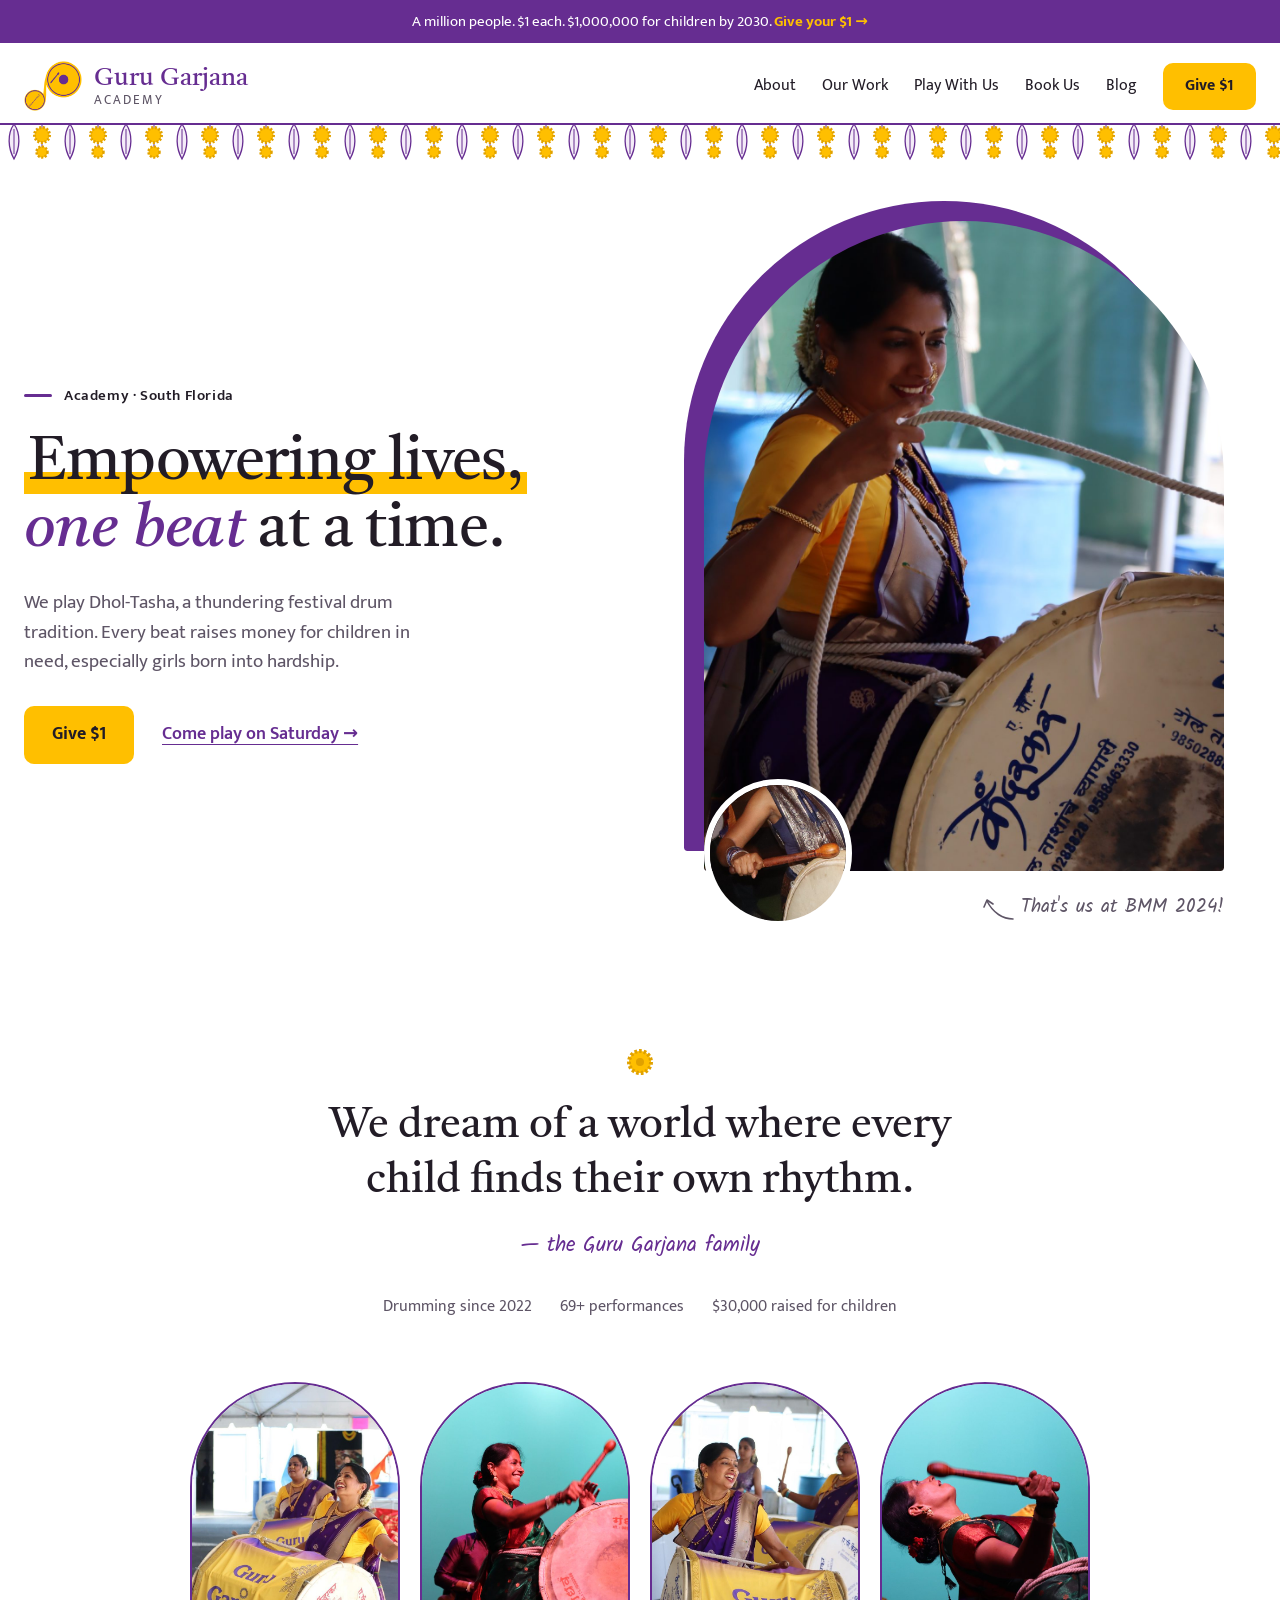
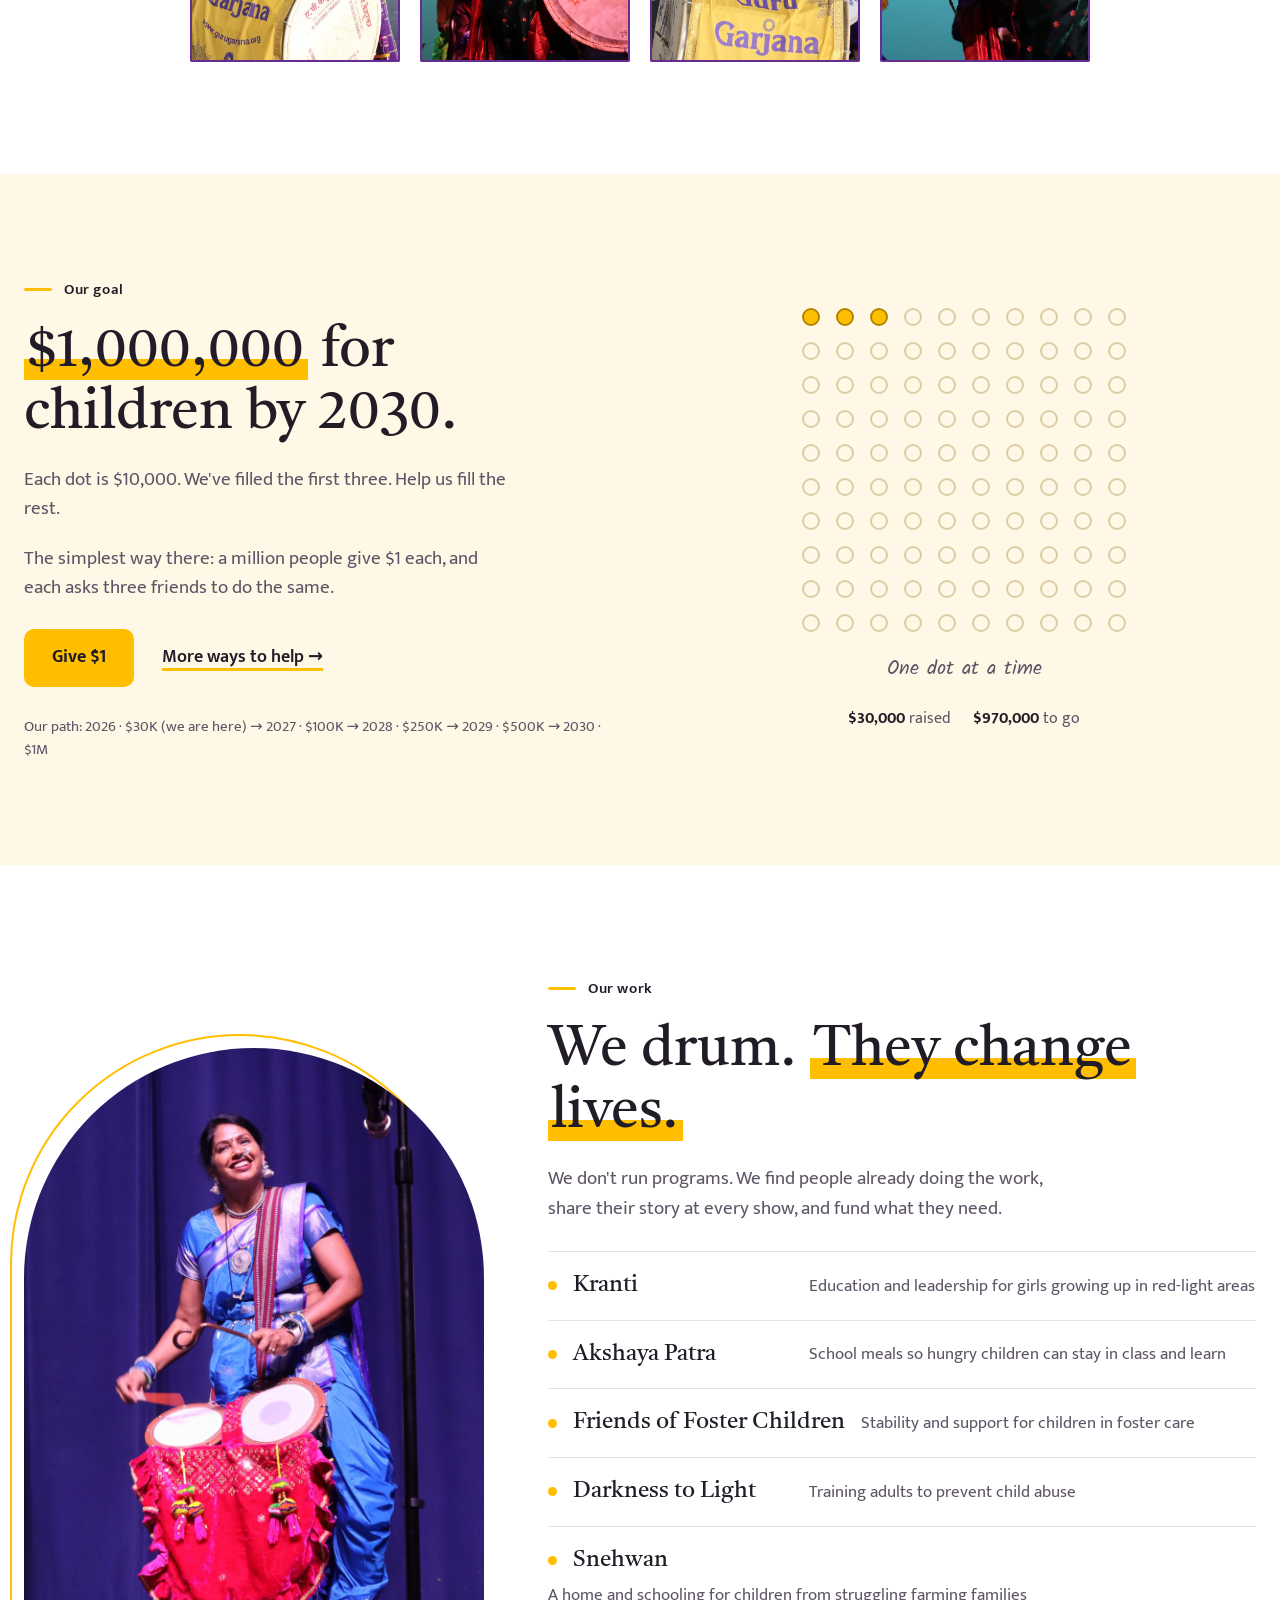
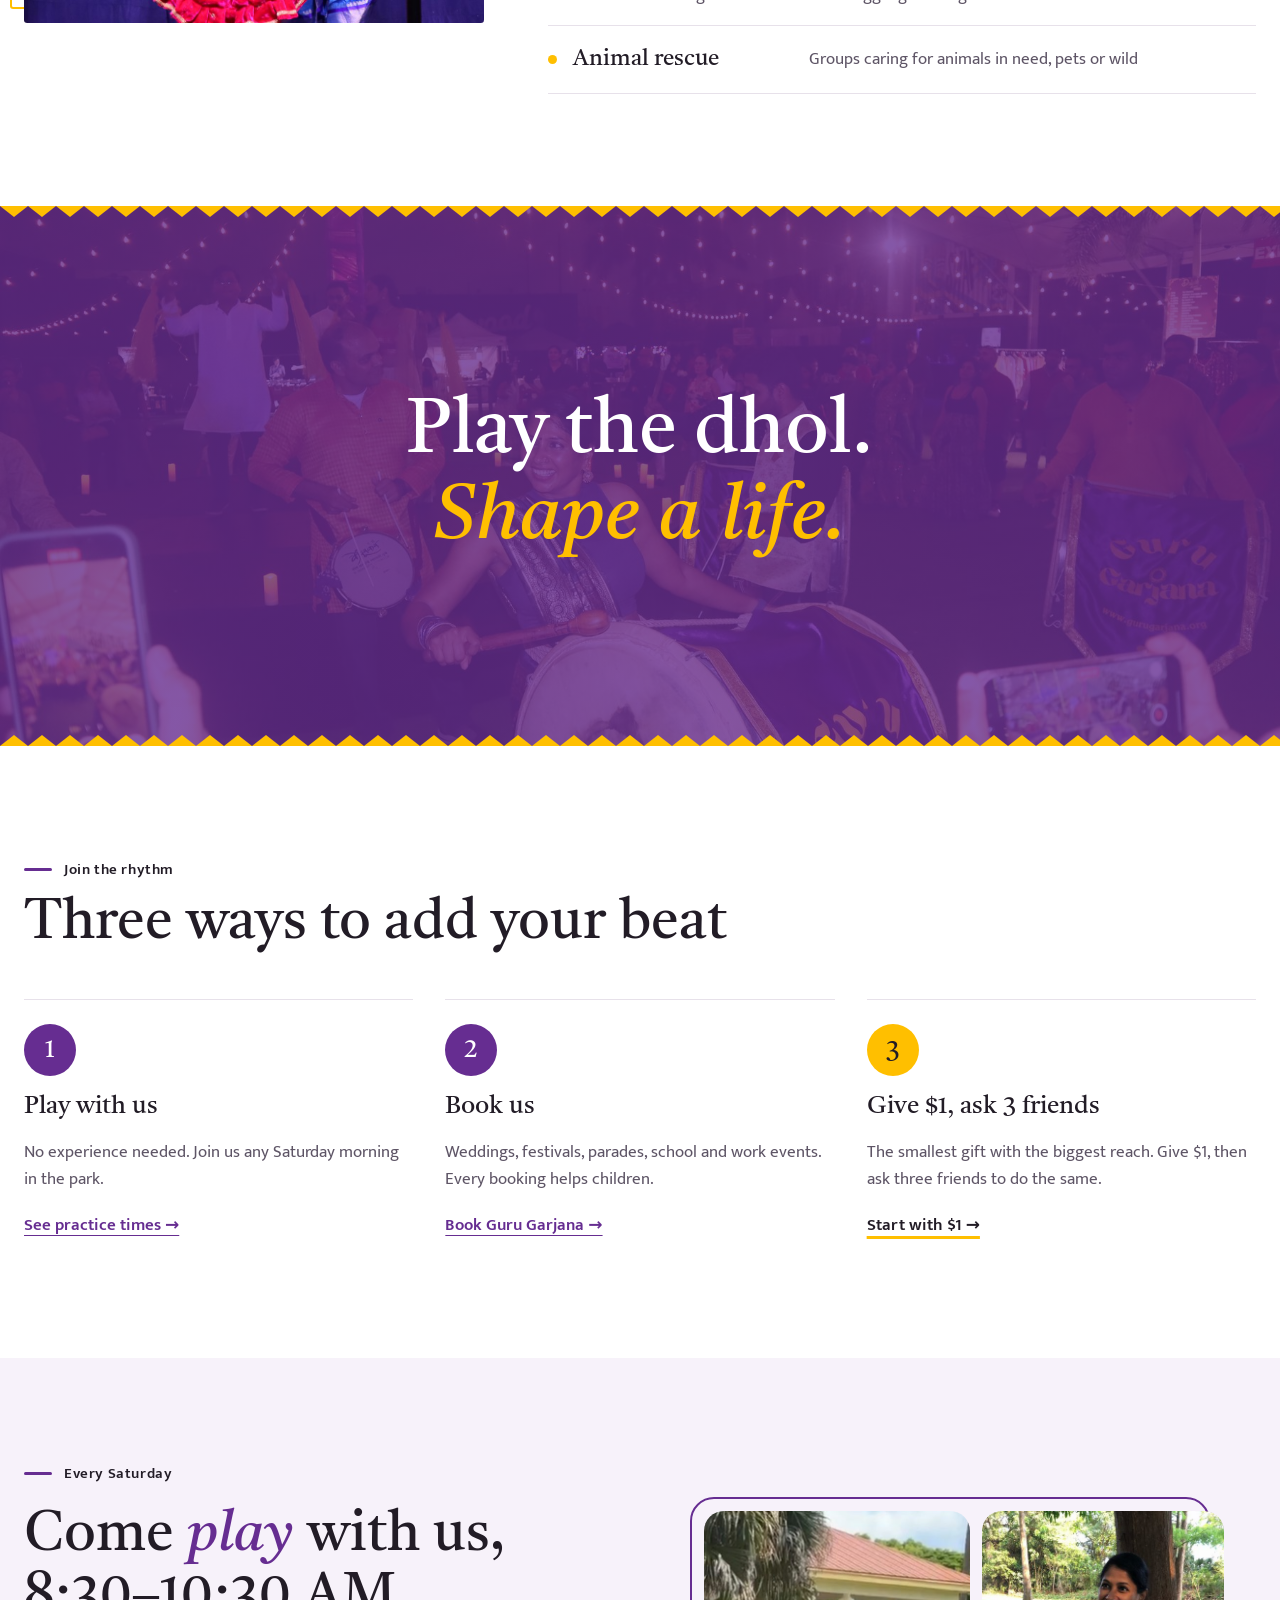
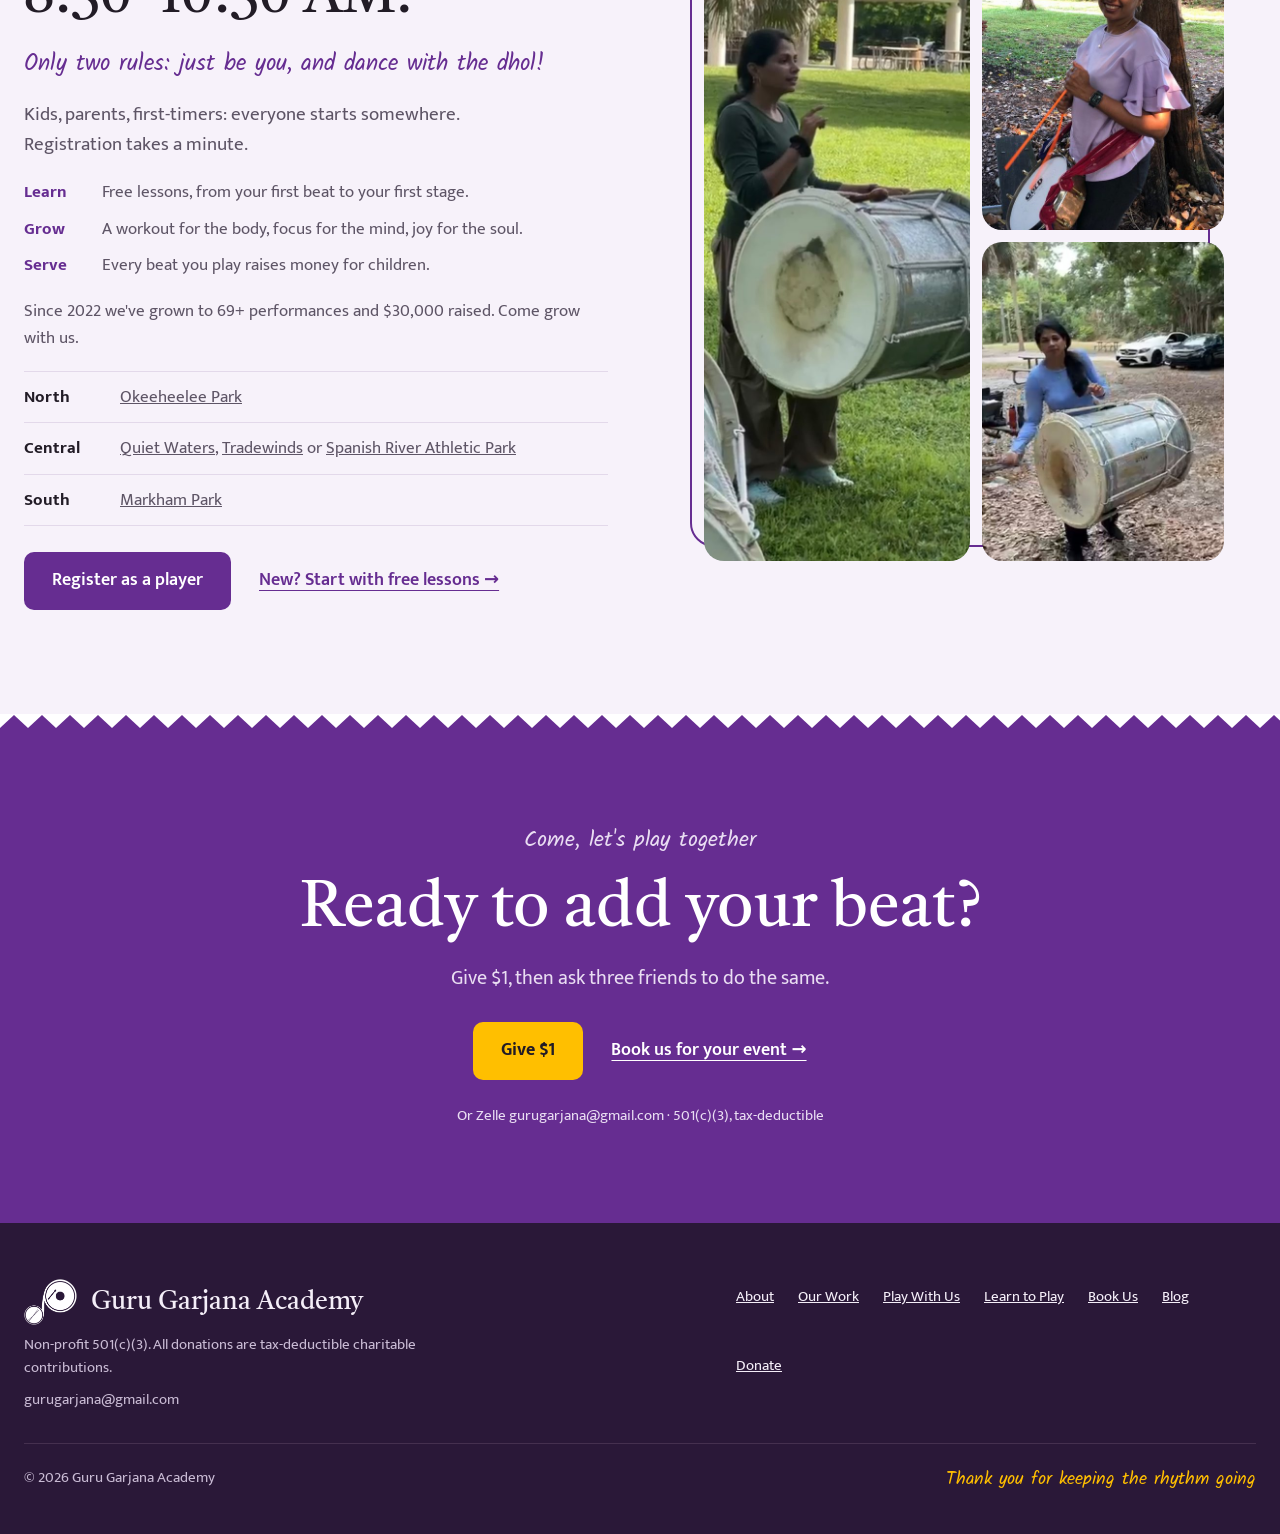
==== commit 7fd1740f: "Remove the Donate card from the home ways to help The home section is now "Three ways to add your be" ====
--- a/index.html
+++ b/index.html
@@ -264,7 +264,7 @@
 <section id="ways" style="max-width: 1240px; margin: 0 auto; padding: 112px 24px; display: flex; flex-direction: column; gap: 44px">
 <div style="display: flex; flex-direction: column; gap: 12px; max-width: 720px">
 <div style="display: flex; align-items: center; gap: 12px; font-size: 15px; font-weight: 600; letter-spacing: .04em"><span aria-hidden="true" style="width: 28px; height: 3px; border-radius: 2px; background: var(--play)"></span>Join the rhythm</div>
-<h2 style="margin: 0; font-family: 'Tiro Devanagari Marathi', Georgia, serif; font-weight: 400; font-size: clamp(38px, 4.4vw, 60px); line-height: 1.1">Four ways to add your beat</h2>
+<h2 style="margin: 0; font-family: 'Tiro Devanagari Marathi', Georgia, serif; font-weight: 400; font-size: clamp(38px, 4.4vw, 60px); line-height: 1.1">Three ways to add your beat</h2>
 </div>
 <div style="display: grid; grid-template-columns: repeat(auto-fit, minmax(min(100%, 250px), 1fr)); gap: 40px 32px">
 <div style="border-top: 1px solid #E7E1EA; padding-top: 24px; display: flex; flex-direction: column; gap: 12px">
@@ -281,12 +281,6 @@
 </div>
 <div style="border-top: 1px solid #E7E1EA; padding-top: 24px; display: flex; flex-direction: column; gap: 12px">
 <div aria-hidden="true" style="width: 52px; height: 52px; border-radius: 50%; background: var(--serve); color: #221C26; display: flex; align-items: center; justify-content: center; font-family: 'Tiro Devanagari Marathi', Georgia, serif; font-size: 26px">3</div>
-<h3 style="margin: 0; font-family: 'Tiro Devanagari Marathi', Georgia, serif; font-weight: 400; font-size: 25px">Donate</h3>
-<p style="margin: 0; font-size: 17px; color: #5E5566">Give any amount by card, bank or Zelle. It's tax-deductible, and many employers match it.</p>
-<a href="https://www.zeffy.com/en-US/donation-form/donate-to-make-a-difference-20014" style="color: #221C26; font-weight: 600; font-size: 17px; text-decoration-color: var(--serve); text-decoration-thickness: 3px; text-underline-offset: 6px; padding: 8px 0">Donate →</a>
-</div>
-<div style="border-top: 1px solid #E7E1EA; padding-top: 24px; display: flex; flex-direction: column; gap: 12px">
-<div aria-hidden="true" style="width: 52px; height: 52px; border-radius: 50%; background: var(--serve); color: #221C26; display: flex; align-items: center; justify-content: center; font-family: 'Tiro Devanagari Marathi', Georgia, serif; font-size: 26px">4</div>
 <h3 style="margin: 0; font-family: 'Tiro Devanagari Marathi', Georgia, serif; font-weight: 400; font-size: 25px">Give $1, ask 3 friends</h3>
 <p style="margin: 0; font-size: 17px; color: #5E5566">The smallest gift with the biggest reach. Give $1, then ask three friends to do the same.</p>
 <a href="/1dollar" style="color: #221C26; font-weight: 600; font-size: 17px; text-decoration-color: var(--serve); text-decoration-thickness: 3px; text-underline-offset: 6px; padding: 8px 0">Start with $1 →</a>
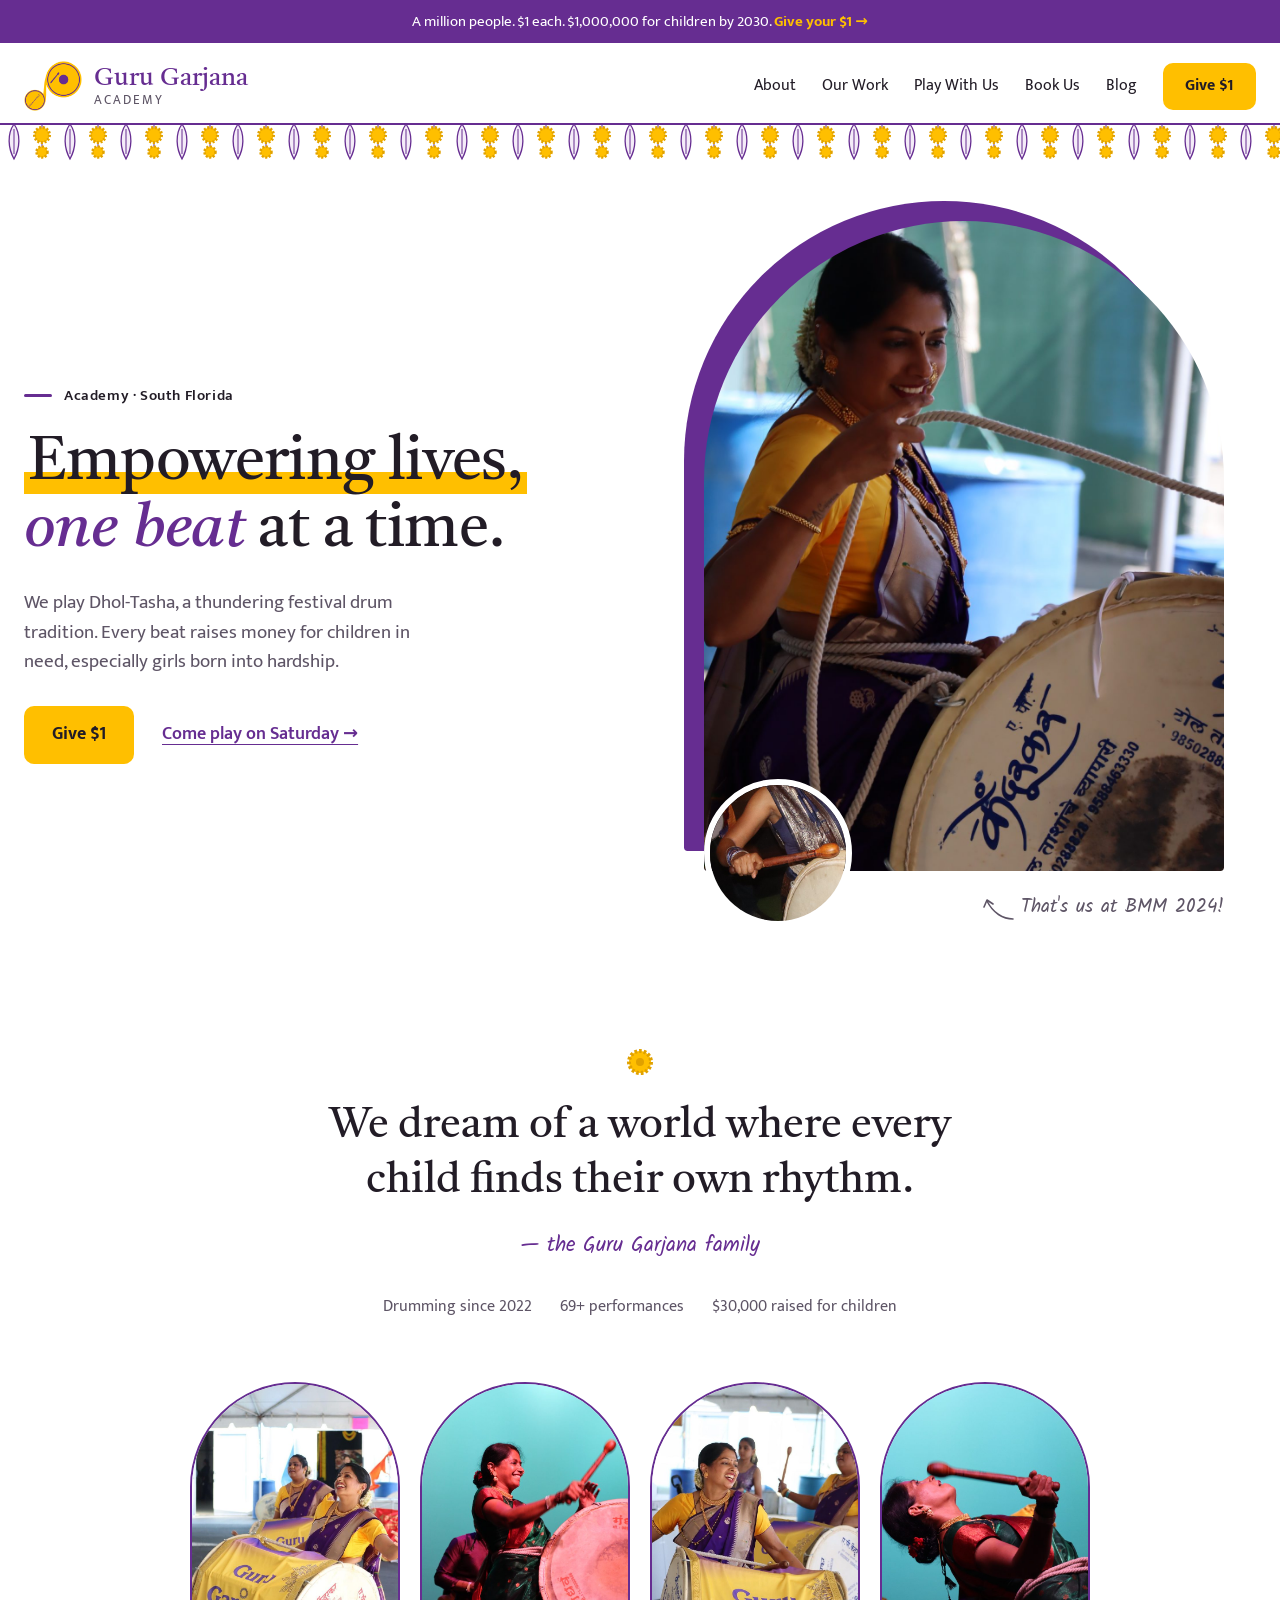
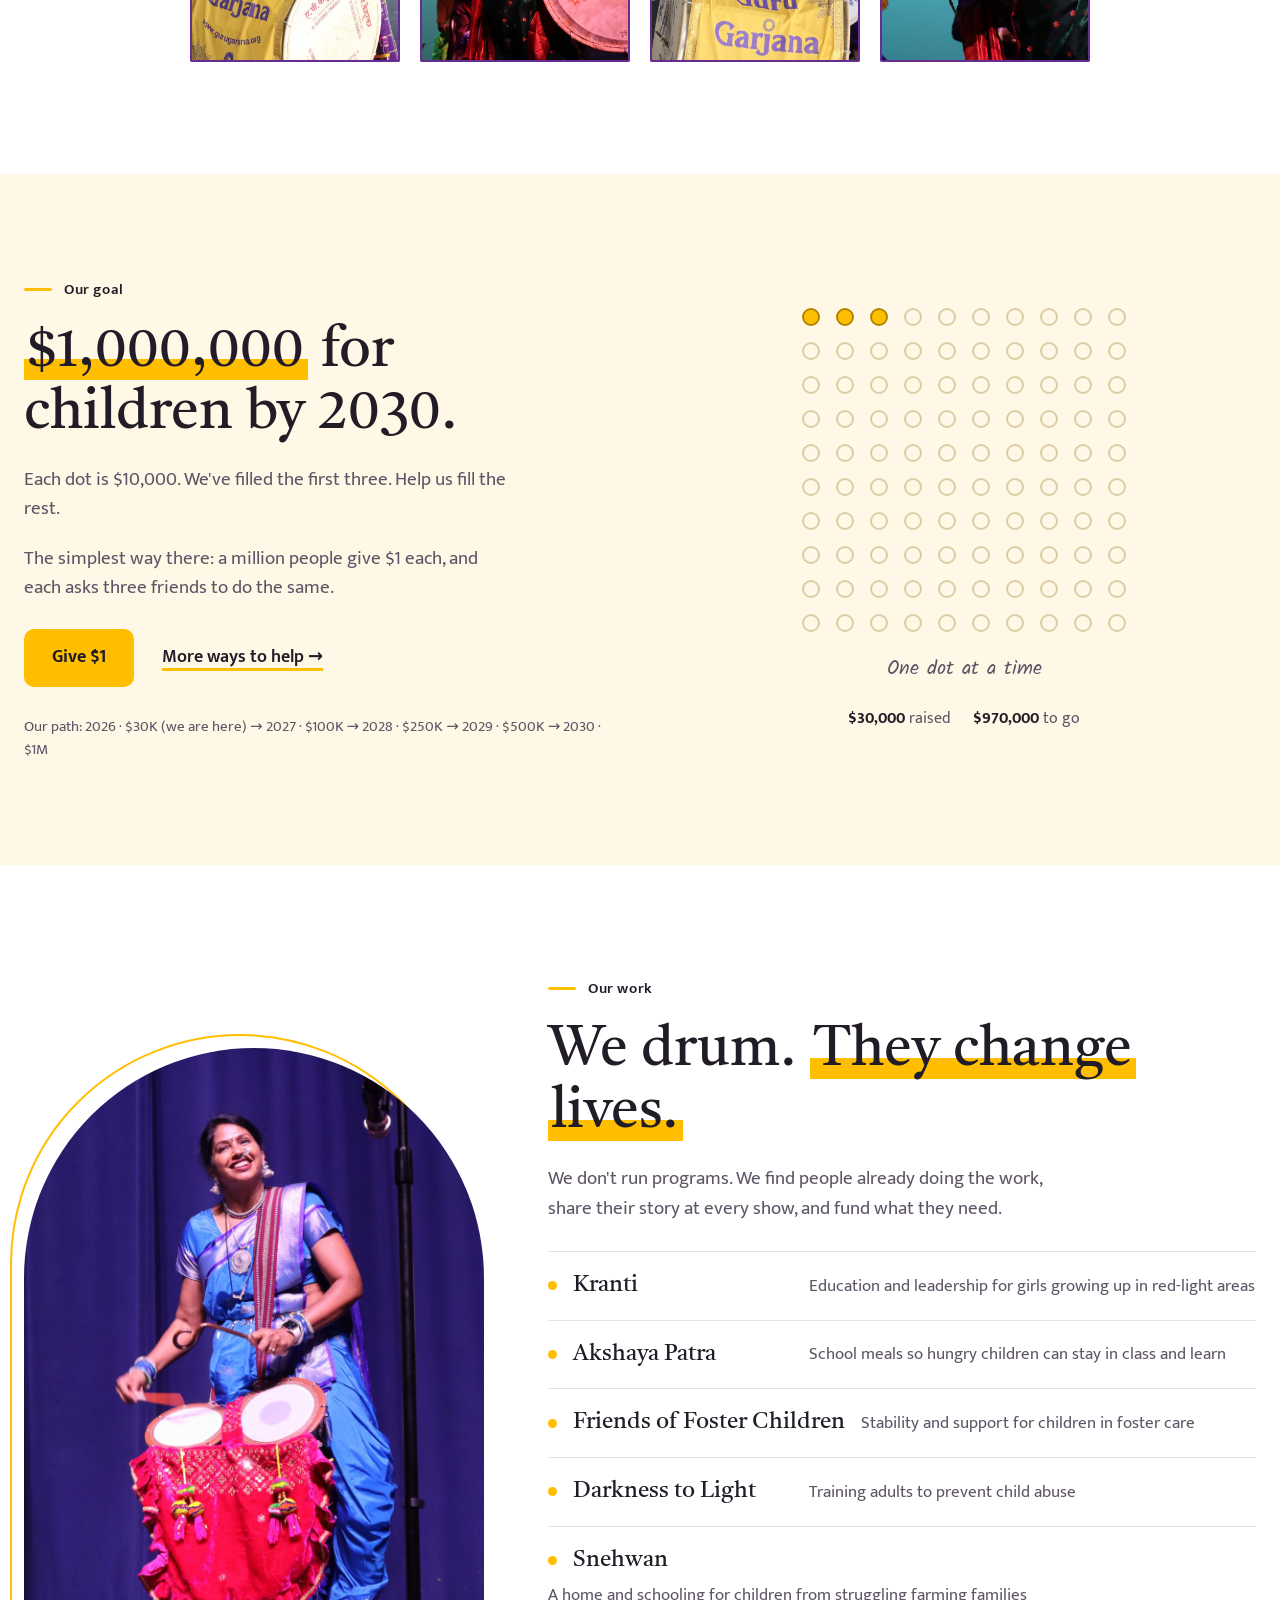
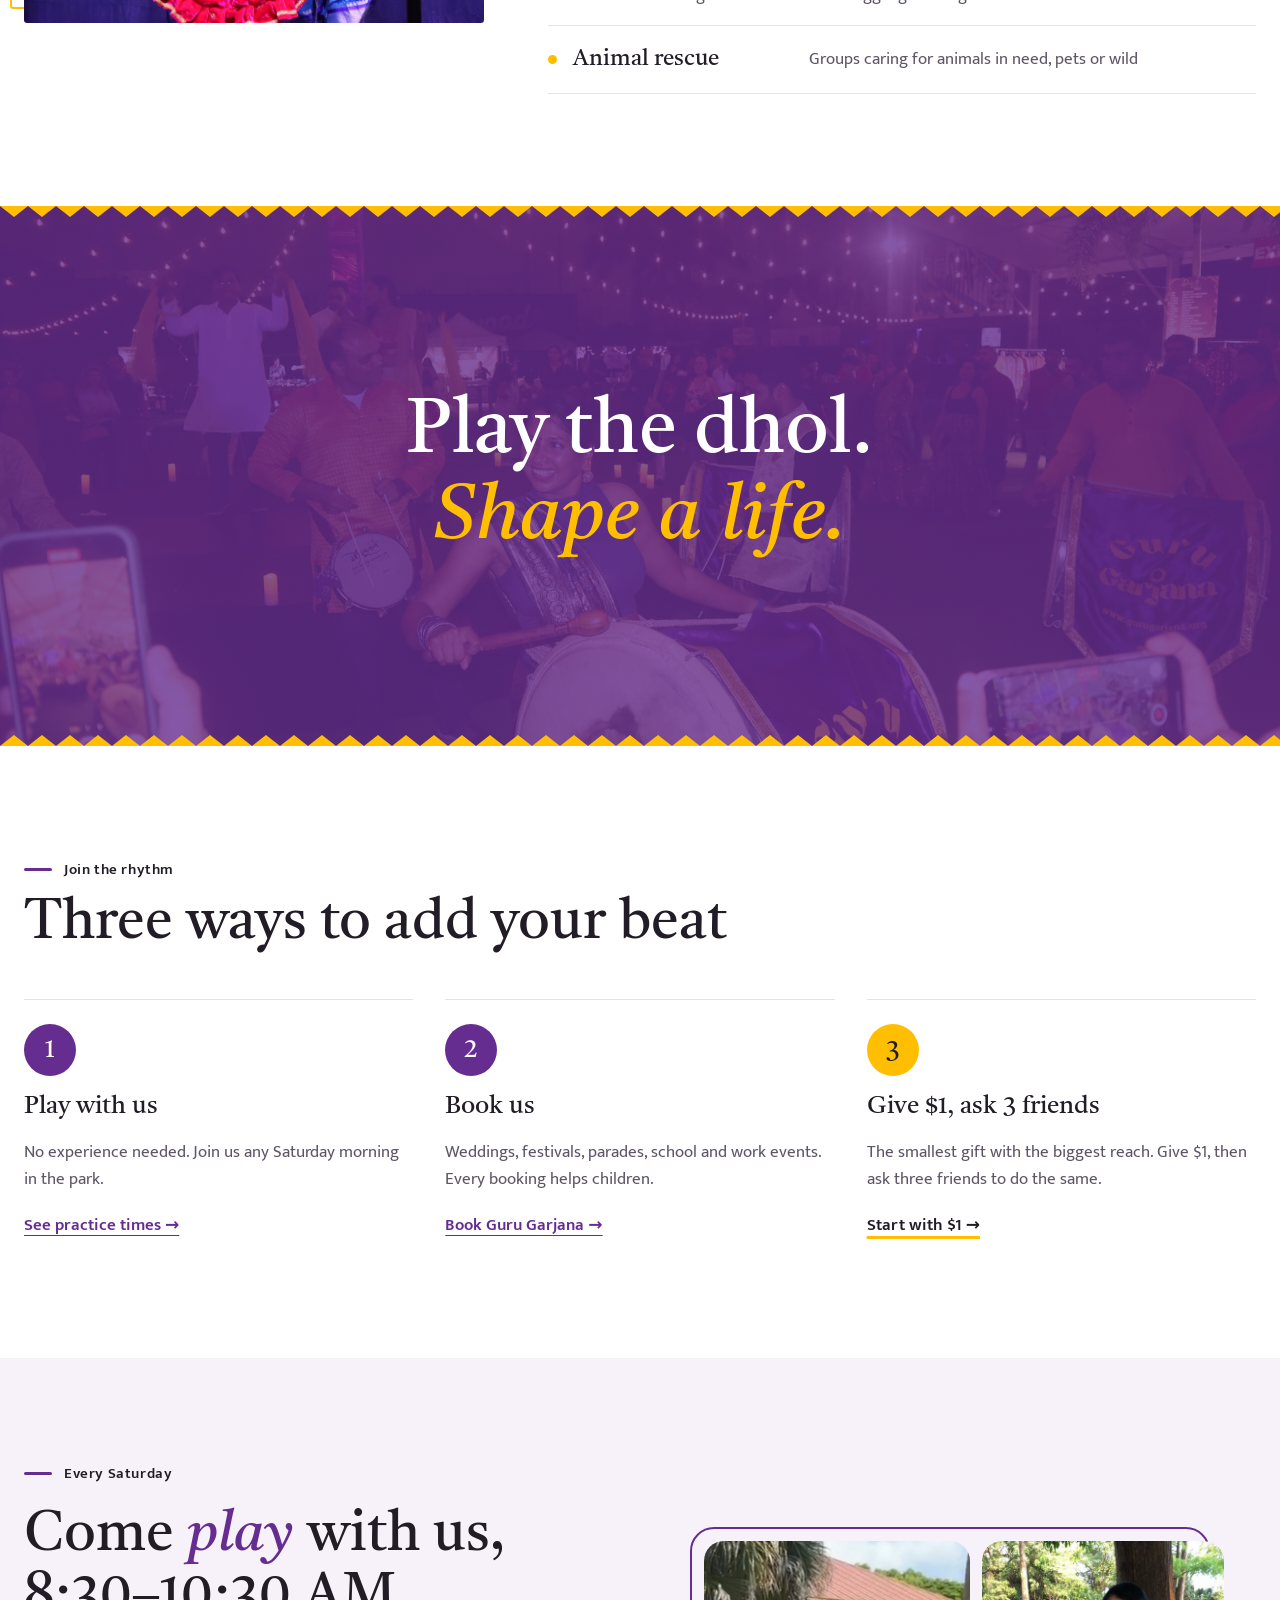
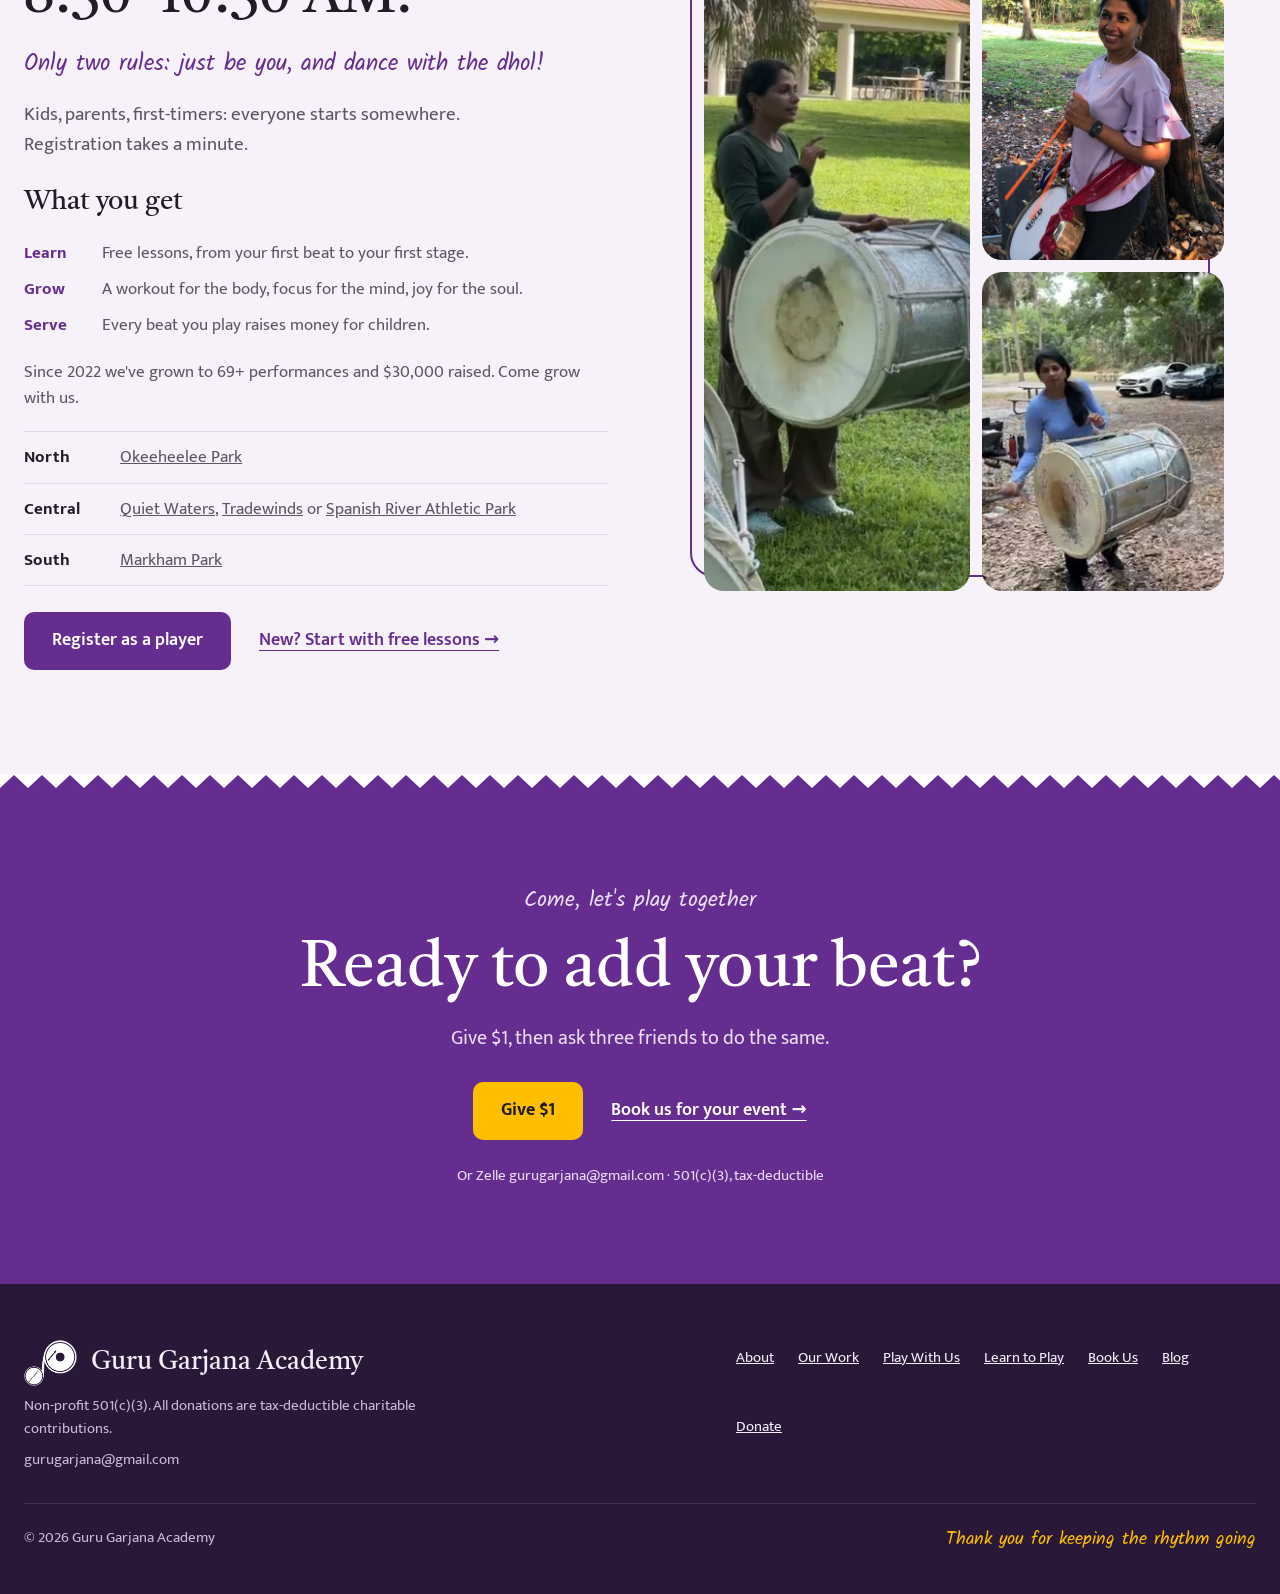
==== commit ec97ace7: "Menu "Play With Us" goes to Learn to play; add "What you get" heading The menu's Play With Us link n" ====
--- a/index.html
+++ b/index.html
@@ -40,7 +40,7 @@
 <div style="display: flex; flex-wrap: wrap; align-items: center; gap: 4px 26px; font-size: 16px">
 <a href="/about-us" style="color: #221C26; text-decoration: none; padding: 10px 0">About</a>
 <a href="/our-work" style="color: #221C26; text-decoration: none; padding: 10px 0">Our Work</a>
-<a href="#join" style="color: #221C26; text-decoration: none; padding: 10px 0">Play With Us</a>
+<a href="/bootstrapping" style="color: #221C26; text-decoration: none; padding: 10px 0">Play With Us</a>
 <a href="/book-us" style="color: #221C26; text-decoration: none; padding: 10px 0">Book Us</a>
 <a href="/blog" style="color: #221C26; text-decoration: none; padding: 10px 0">Blog</a>
 <a href="/1dollar" style="background: var(--serve); color: #221C26; text-decoration: none; font-weight: 700; padding: 11px 22px; border-radius: 10px">Give $1</a>
@@ -296,6 +296,7 @@
 <h2 style="margin: 0; font-family: 'Tiro Devanagari Marathi', Georgia, serif; font-weight: 400; font-size: clamp(38px, 4.4vw, 60px); line-height: 1.1">Come <em style="color: var(--play)">play</em> with us, 8:30–10:30 AM.</h2>
 <div style="font-family: 'Kalam', cursive; font-size: 23px; line-height: 1.35; color: var(--play)">Only two rules: just be you, and dance with the dhol!</div>
 <p style="margin: 0; font-size: 19px; color: #5E5566; max-width: 44ch">Kids, parents, first-timers: everyone starts somewhere. Registration takes a minute.</p>
+<h3 style="margin: 8px 0 0; font-family: 'Tiro Devanagari Marathi', Georgia, serif; font-weight: 400; font-size: 27px; line-height: 1.2">What you get</h3>
 <div style="display: flex; flex-direction: column; gap: 10px; font-size: 17px">
 <div style="display: flex; gap: 14px; align-items: baseline"><strong style="min-width: 64px; color: var(--play)">Learn</strong><span style="color: #5E5566">Free lessons, from your first beat to your first stage.</span></div>
 <div style="display: flex; gap: 14px; align-items: baseline"><strong style="min-width: 64px; color: var(--play)">Grow</strong><span style="color: #5E5566">A workout for the body, focus for the mind, joy for the soul.</span></div>
